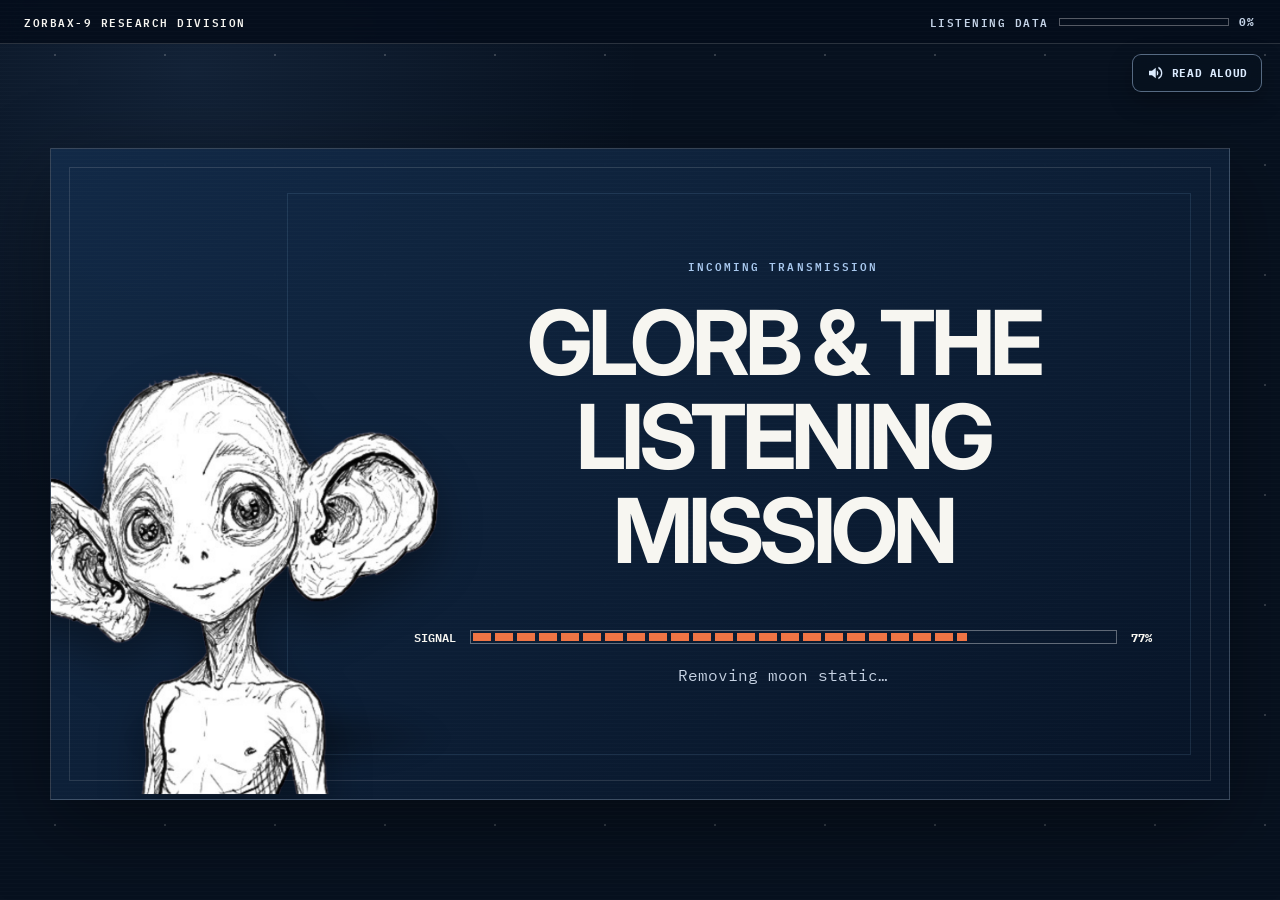
==== index.html @ b029833a "Add files via upload" ====
<!doctype html>
<html lang="en">
<head>
  <meta charset="utf-8">
  <meta name="viewport" content="width=device-width, initial-scale=1">
  <meta name="theme-color" content="#07111f">

  <title>Glorb &amp; The Listening Mission</title>

  <link rel="stylesheet" href="style.css?v=27">
  <link rel="stylesheet" href="fixes.css?v=27">
</head>

<body>

  <!-- STUDENT-CONTROLLED READ ALOUD -->
  <button
    id="readAloudBtn"
    class="read-aloud-btn"
    type="button"
    aria-label="Read this screen aloud"
    aria-pressed="false"
    title="Read this screen aloud"
  >
    <svg
      class="speaker-svg"
      viewBox="0 0 24 24"
      aria-hidden="true"
      focusable="false"
    >
      <path
        d="M4 9v6h4l5 4V5L8 9H4Zm12.5 3a4.5 4.5 0 0 0-2.1-3.8v7.6A4.5 4.5 0 0 0 16.5 12Zm0-8.2v2.1a7 7 0 0 1 0 12.2v2.1a9 9 0 0 0 0-16.4Z"
        fill="currentColor"
      />
    </svg>

    <span class="read-label">READ ALOUD</span>
  </button>

  <div class="stars" aria-hidden="true"></div>
  <div class="scanlines" aria-hidden="true"></div>

  <header class="topbar">
    <div class="brand">ZORBAX-9 RESEARCH DIVISION</div>

    <div class="progress-wrap" aria-label="Mission progress">
      <span>LISTENING DATA</span>

      <div class="progress">
        <div id="progressFill"></div>
      </div>

      <strong id="progressText">0%</strong>
    </div>
  </header>


  <main id="app">

    <!-- ======================================================
         OPENING
    ======================================================= -->
    <section class="screen active" id="bootScreen">
      <div class="terminal shell">

        <div class="boot-character" aria-hidden="true">
          <img
            src="assets/glorb-aug26-refresh/aug26-glorb-portrait-friendly.png"
            alt=""
          >
        </div>

        <div class="boot-copy">

          <p class="eyebrow">INCOMING TRANSMISSION</p>

          <h1>
            GLORB &amp; THE<br>
            LISTENING MISSION
          </h1>

          <div class="signal-row">
            <span>SIGNAL</span>

            <div class="signal-track">
              <div id="signalFill"></div>
            </div>

            <strong id="signalPercent">0%</strong>
          </div>

          <p id="bootText" class="mono">
            Searching 47 light years of classroom space…
          </p>

          <button
            id="startBtn"
            class="button primary hidden"
            type="button"
          >
            OPEN TRANSMISSION
          </button>

        </div>

      </div>
    </section>


    <!-- ======================================================
         STORY
    ======================================================= -->
    <section class="screen" id="storyScreen">
      <div class="story-shell shell">

        <div class="story-visual">
          <img
            id="storyGlorb"
            src="assets/glorb-aug26-refresh/aug26-glorb-portrait-friendly.png"
            alt="Glorb"
          >
        </div>

        <article class="dialogue-panel">

          <p class="eyebrow dark">
            FIRST CONTACT // EARTH CLASSROOM
          </p>

          <div class="speaker">
            GLORB
          </div>

          <div
            id="dialogueText"
            class="dialogue-text"
            aria-live="polite"
          ></div>

          <button
            id="nextDialogue"
            class="button ink"
            type="button"
          >
            CONTINUE
          </button>

        </article>

      </div>
    </section>


    <!-- ======================================================
         TEACHING CARDS
    ======================================================= -->
    <section class="screen" id="learnScreen">
      <div class="lesson-shell shell">

        <header class="section-header">

          <div>
            <p class="eyebrow">RESEARCH BRIEFING</p>
            <h2>WHAT ACTIVE LISTENING MEANS</h2>
          </div>

          <div class="counter">
            CARD <span id="cardCount">1</span> / 12
          </div>

        </header>


        <div class="teaching-stage">

          <article class="research-card">

            <div class="research-card-visual">
              <img
                id="teachingImage"
                src="assets/listening/22.webp"
                alt=""
              >
            </div>


            <div class="research-card-copy">

              <p class="eyebrow dark">
                ACTIVE LISTENING // RESEARCH CARD
              </p>

              <h3 id="teachingTitle">
                Eye Contact
              </h3>

              <p
                id="teachingMeaning"
                class="skill-meaning"
              ></p>


              <div class="why-box">
                <strong>WHY IT HELPS</strong>
                <p id="teachingWhy"></p>
              </div>

            </div>

          </article>


          <aside
            id="glorbAnnotation"
            class="glorb-annotation"
            aria-live="polite"
          >

            <img
              id="teachingGlorbImage"
              src="assets/glorb-aug26-refresh/aug26-glorb-attentive-portrait.png"
              alt="Glorb adding a field note"
            >

            <div class="glorb-scribble">
              <span>GLORB // FIELD NOTE</span>
              <p id="teachingGlorb"></p>
            </div>

          </aside>

        </div>


        <div class="teaching-footer">

          <p class="teaching-hint mono">
            Read the research card. Glorb will add his own note.
          </p>

          <div class="button-row">

            <button
              id="prevCard"
              class="button ghost"
              type="button"
            >
              BACK
            </button>

            <button
              id="nextCard"
              class="button primary"
              type="button"
            >
              NEXT CARD
            </button>

          </div>

        </div>

      </div>
    </section>


    <!-- ======================================================
         MISSION CONTROL
    ======================================================= -->
    <section class="screen" id="missionHub">
      <div class="hub shell">

        <header class="section-header">

          <div>
            <p class="eyebrow">EARTH EXPERT CONSOLE</p>
            <h2>LISTENING MISSION</h2>
          </div>

          <div class="scorebox">
            RESEARCH POINTS
            <strong id="score">0 / 300</strong>
          </div>

        </header>


        <div class="objective">

          <strong>LEARNING INTENTION</strong>

          <p>
            We are learning to identify what active listening looks like,
            sounds like and feels like, and how our body helps us listen.
          </p>

        </div>


        <div class="mission-grid">

          <button
            class="mission-card available"
            data-target="sortScreen"
            type="button"
          >
            <span>01</span>
            <strong>SORT ACTIVITY</strong>
            <em id="m1Status">AVAILABLE</em>
          </button>


          <button
            class="mission-card locked"
            data-target="bodyScreen"
            type="button"
            disabled
          >
            <span>02</span>
            <strong>BODY CALIBRATION</strong>
            <em id="m2Status">LOCKED</em>
          </button>


          <button
            class="mission-card locked"
            data-target="applyScreen"
            type="button"
            disabled
          >
            <span>03</span>
            <strong>HELP GLORB TRY AGAIN</strong>
            <em id="m3Status">LOCKED</em>
          </button>

        </div>

      </div>
    </section>


    <!-- ======================================================
         MISSION 01 — SORT ACTIVITY
    ======================================================= -->
    <section class="screen activity-screen" id="sortScreen">
      <div class="game-shell shell">

        <header class="activity-titlebar">
          <span class="activity-dot"></span>
          <strong>SORT ACTIVITY</strong>
          <span class="activity-rule"></span>
        </header>


        <div class="activity-intro">

          <img
            src="assets/glorb-aug26-refresh/aug26-glorb-attentive-portrait.png"
            alt="Glorb"
          >

          <p>
            <strong>GLORB:</strong><br>

            I need your help understanding human listening.
            I have discovered it can
            <b class="looks-word">look like</b>,
            <b class="sounds-word">sound like</b> and
            <b class="feels-word">feel like</b> different things.

            Can you help me sort each option into the correct category?
          </p>

        </div>


        <div
          class="listening-sort"
          aria-label="Sort listening behaviours into looks like, sounds like and feels like"
        >

          <section
            class="listening-category looks"
            data-bucket="looks"
          >

            <div class="category-header"><strong>LOOKS LIKE</strong><span>What we see with our eyes.</span></div>

            <div class="drop-items">
              <span class="drop-placeholder">
                DRAG CARDS HERE
              </span>
            </div>

          </section>


          <section
            class="listening-category sounds"
            data-bucket="sounds"
          >

            <div class="category-header"><strong>SOUNDS LIKE</strong><span>What we hear with our ears.</span></div>

            <div class="drop-items">
              <span class="drop-placeholder">
                DRAG CARDS HERE
              </span>
            </div>

          </section>


          <section
            class="listening-category feels"
            data-bucket="feels"
          >

            <div class="category-header"><strong>FEELS LIKE</strong><span>What we feel in our heart and body.</span></div>

            <div class="drop-items">
              <span class="drop-placeholder">
                DRAG CARDS HERE
              </span>
            </div>

          </section>

        </div>


        <div class="bank-heading">
          DRAG THE OPTIONS BELOW INTO THE CORRECT CATEGORY ↗
        </div>


        <div
          id="sortBank"
          class="visual-card-bank"
        ></div>


        <div class="activity-footer">

          <button
            class="back-button hubBtn"
            type="button"
          >
            ← &nbsp; BACK TO MISSION
          </button>

          <div
            id="sortFeedback"
            class="activity-feedback"
            aria-live="polite"
          >
            Sort each listening behaviour into the correct category.
          </div>

          <button
            id="checkSort"
            class="check-button"
            type="button"
            disabled
          >
            CHECK MY ANSWERS ✓
          </button>

        </div>

      </div>
    </section>


    <!-- ======================================================
         MISSION 02 — BODY CALIBRATION
    ======================================================= -->
    <section class="screen activity-screen" id="bodyScreen">
      <div class="game-shell shell">

        <header class="activity-titlebar">
          <span class="activity-dot"></span>
          <strong>BODY CALIBRATION</strong>
          <span class="activity-rule"></span>
        </header>


        <div class="activity-intro body-intro">

          <img
            src="assets/glorb-aug26-refresh/aug26-glorb-attentive-portrait.png"
            alt="Glorb"
          >

          <p>
            <strong>GLORB:</strong><br>

            I need your help understanding my body when I am listening.
            Which positions help me listen well?

            Drag and drop the options to the correct spots.
          </p>

        </div>


        <div class="body-layout">

          <div
            class="body-map"
            aria-label="Glorb body calibration diagram"
          >

            <img
              src="assets/glorb/body-calibration-upright.webp"
              alt="Glorb with seven empty listening-body boxes"
            >


            <div
              class="body-zone head"
              data-part="head"
            >
              <span>HEAD</span>
              <small></small>
            </div>


            <div
              class="body-zone eyes"
              data-part="eyes"
            >
              <span>EYES</span>
              <small></small>
            </div>


            <div
              class="body-zone ears"
              data-part="ears"
            >
              <span>EARS</span>
              <small></small>
            </div>


            <div
              class="body-zone mouth"
              data-part="mouth"
            >
              <span>MOUTH</span>
              <small></small>
            </div>


            <div
              class="body-zone body"
              data-part="body"
            >
              <span>BODY</span>
              <small></small>
            </div>


            <div
              class="body-zone hands"
              data-part="hands"
            >
              <span>HANDS</span>
              <small></small>
            </div>


            <div
              class="body-zone feet"
              data-part="feet"
            >
              <span>FEET</span>
              <small></small>
            </div>

          </div>


          <aside class="body-bank">

            <h3>▸ DRAG THE OPTIONS BELOW</h3>

            <p>
              Drag an instruction into the matching body-part box,
              or tap an instruction and then tap the box.
            </p>

            <div id="bodyCards"></div>

          </aside>

        </div>


        <div class="activity-footer">

          <button
            class="back-button hubBtn"
            type="button"
          >
            ← &nbsp; BACK TO MISSION
          </button>

          <div
            id="bodyFeedback"
            class="activity-feedback"
            aria-live="polite"
          >
            Seven body parts need listening instructions.
          </div>

          <button
            id="checkBody"
            class="check-button"
            type="button"
            disabled
          >
            CHECK MY ANSWERS ✓
          </button>

        </div>

      </div>
    </section>


    <!-- ======================================================
         MISSION 03 — HELP GLORB TRY AGAIN
    ======================================================= -->
    <section class="screen activity-screen" id="applyScreen">
      <div class="game-shell shell">

        <header class="activity-titlebar">
          <span class="activity-dot"></span>
          <strong>HELP GLORB TRY AGAIN</strong>
          <span class="activity-rule"></span>
        </header>


        <div class="apply-scenario">

          <img
            src="assets/glorb-aug26-refresh/aug26-glorb-thinking-closeup.png"
            alt="Glorb looking unsure"
          >

          <div>

            <p class="speaker">
              GLORB
            </p>

            <p>
              “Pip is coming back. Their dog is still sick.
              I have one cloud fact ready, but I now suspect
              this is not the correct moment.

              What should I do?”
            </p>

          </div>

        </div>


        <h3 class="instruction">
          Choose the four actions Glorb should use.
        </h3>


        <div
          id="actionChoices"
          class="choice-grid"
        ></div>


        <div class="activity-footer">

          <button
            class="back-button hubBtn"
            type="button"
          >
            ← &nbsp; BACK TO MISSION
          </button>

          <div
            id="actionFeedback"
            class="activity-feedback"
            aria-live="polite"
          >
            Select four actions.
          </div>

          <button
            id="checkActions"
            class="check-button"
            type="button"
            disabled
          >
            CHECK MY PLAN ✓
          </button>

        </div>


        <div
          id="replyStage"
          class="reply-stage hidden"
        >

          <h3>
            Now choose Glorb's best reply.
          </h3>

          <div
            id="replyChoices"
            class="choice-grid replies"
          ></div>

          <button
            id="checkReply"
            class="check-button"
            type="button"
            disabled
          >
            SEND REPLY ✓
          </button>

        </div>

      </div>
    </section>


    <!-- ======================================================
         FINAL
    ======================================================= -->
    <section class="screen" id="finalScreen">
      <div class="story-shell shell">

        <div class="story-visual final-visual">

          <img
            src="assets/glorb-aug26-refresh/aug26-glorb-understanding-thumbs-up.png"
            alt="Glorb smiling"
          >

        </div>


        <article class="dialogue-panel final-paper">

          <p class="eyebrow dark">
            FINAL INCIDENT REPORT
          </p>

          <h2>
            GLORB TRIES AGAIN
          </h2>

          <p>
            <strong>Glorb:</strong>
            “Pip, I would like to try that conversation again.
            I am facing you. I will wait until you finish.
            Is your dog feeling better?”
          </p>

          <p>
            <strong>Pip:</strong>
            “A little. Thanks for asking.”
          </p>
<button
            id="restartBtn"
            class="button ink"
            type="button"
          >
            REPLAY MISSION
          </button>

        </article>

      </div>
    </section>

  </main>

  <script src="script.js?v=27"></script>
  <script src="fixes.js?v=27"></script>
</body>
</html>
---- style.css ----
@import url('https://fonts.googleapis.com/css2?family=IBM+Plex+Mono:wght@400;500;600;700&family=Inter:wght@500;650;750;850&display=swap');

:root{
  --space:#07111f;
  --navy:#0c1d34;
  --navy2:#132946;

  --paper:#f4ecdc;
  --ink:#262a31;

  --orange:#ef7444;
  --cyan:#6bd7dc;

  --blue:#8ab9df;
  --green:#9bb774;
  --yellow:#ebb64b;

  --good:#8fc6a6;
  --bad:#ce7070;

  --white:#f7f6f1;
}


*{
  box-sizing:border-box;
}


html,
body{
  margin:0;
  min-height:100%;
  background:var(--space);
  color:var(--white);
  font-family:Inter,Arial,sans-serif;
}


body{
  overflow-x:hidden;

  background:
    radial-gradient(
      circle at 15% 8%,
      rgba(77,121,177,.16),
      transparent 28rem
    ),
    #07111f;
}


button{
  font:inherit;
}


.hidden{
  display:none!important;
}


.hidden-card{
  visibility:hidden!important;
  pointer-events:none!important;
}


/* =========================================================
   BACKGROUND
========================================================= */

.stars{
  position:fixed;
  inset:0;
  pointer-events:none;
  opacity:.18;

  background-image:
    radial-gradient(
      circle,
      #fff 0 1px,
      transparent 1.5px
    );

  background-size:
    110px 110px;
}


.scanlines{
  position:fixed;
  inset:0;

  pointer-events:none;
  z-index:50;
  opacity:.035;

  background:
    repeating-linear-gradient(
      to bottom,
      transparent 0,
      transparent 3px,
      #fff 4px
    );
}


/* =========================================================
   TOP BAR
========================================================= */

.topbar{
  position:fixed;
  left:0;
  right:0;
  top:0;
  z-index:30;

  display:flex;
  justify-content:space-between;
  align-items:center;
  gap:20px;

  padding:
    12px 24px;

  background:
    rgba(5,13,27,.93);

  border-bottom:
    1px solid rgba(255,255,255,.14);

  backdrop-filter:
    blur(10px);
}


.brand,
.progress-wrap{
  font:
    600 .68rem
    "IBM Plex Mono",
    monospace;

  letter-spacing:
    .14em;
}


.progress-wrap{
  display:flex;
  align-items:center;
  gap:10px;

  color:#c5d4e8;
}


.progress{
  width:170px;
  height:8px;

  border:
    1px solid rgba(255,255,255,.32);

  padding:1px;
}


.progress div{
  height:100%;
  width:0;

  background:
    var(--cyan);

  transition:
    width .35s ease;
}


/* =========================================================
   SCREENS
========================================================= */

.screen{
  display:none;

  min-height:
    100vh;

  padding:
    76px
    clamp(14px,3vw,44px)
    28px;

  align-items:center;
  justify-content:center;
}


.screen.active{
  display:flex;

  animation:
    screenIn .35s ease both;
}


.activity-screen{
  align-items:flex-start;
}


@keyframes screenIn{
  from{
    opacity:0;
    transform:
      translateY(8px);
  }

  to{
    opacity:1;
    transform:none;
  }
}


.shell{
  width:
    min(1380px,100%);

  border:
    1px solid rgba(255,255,255,.18);

  background:
    linear-gradient(
      145deg,
      rgba(18,42,71,.97),
      rgba(7,20,39,.99)
    );

  box-shadow:
    0 28px 80px
    rgba(0,0,0,.38);
}


/* =========================================================
   TYPE
========================================================= */

.eyebrow{
  font:
    600 .7rem/1.4
    "IBM Plex Mono",
    monospace;

  letter-spacing:
    .18em;

  color:#a8c8ee;
}


.eyebrow.dark{
  color:#777269;
}


h1,
h2,
h3{
  margin:
    .25em 0 .55em;

  line-height:1.05;
}


h1{
  font-size:
    clamp(
      2.7rem,
      7vw,
      5.8rem
    );

  letter-spacing:
    -.055em;
}


h2{
  font-size:
    clamp(
      2rem,
      4.2vw,
      3.8rem
    );

  letter-spacing:
    -.04em;
}


h3{
  font-size:
    clamp(
      1.2rem,
      2vw,
      1.8rem
    );
}


.mono{
  font-family:
    "IBM Plex Mono",
    monospace;

  color:#c7d3e4;
}


/* =========================================================
   BUTTONS
========================================================= */

.button,
.check-button,
.back-button{
  border:0;
  cursor:pointer;

  font:
    700 .76rem
    "IBM Plex Mono",
    monospace;

  letter-spacing:
    .06em;

  transition:
    .18s ease;
}


.button:hover:not(:disabled),
.check-button:hover:not(:disabled),
.back-button:hover{
  transform:
    translateY(-2px);
}


.button:disabled,
.check-button:disabled{
  opacity:.35;
  cursor:not-allowed;
}


.button{
  padding:
    14px 21px;
}


.button.primary{
  background:
    var(--orange);

  color:white;
}


.button.ink{
  background:
    var(--navy);

  color:white;
}


.button.ghost{
  background:
    transparent;

  color:
    var(--navy);

  border:
    1px solid
    rgba(16,29,53,.35);
}


/* =========================================================
   BOOT
========================================================= */

.terminal{
  width:min(1180px,100%);
  min-height:650px;
  padding:0;
  position:relative;
  overflow:hidden;

  display:grid;
  grid-template-columns:minmax(235px,.38fr) minmax(0,1fr);
  align-items:center;

  background:
    linear-gradient(
      145deg,
      rgba(18,42,71,.98),
      rgba(7,20,39,.99)
    );
}


.terminal::before{
  content:"";
  position:absolute;
  inset:18px;
  border:1px solid rgba(255,255,255,.12);
  pointer-events:none;
}


.terminal::after{
  content:"";
  position:absolute;
  inset:44px 38px 44px 20%;
  border:
    1px solid
    rgba(138,185,223,.14);
  pointer-events:none;
}


.boot-character{
  position:relative;
  align-self:stretch;
  z-index:2;

  display:flex;
  align-items:flex-end;
  justify-content:center;

  min-height:650px;
  padding:34px 0 0 18px;
}


.boot-character::after{
  content:"";
  position:absolute;
  left:22%;
  right:-24%;
  bottom:26px;
  height:70px;

  background:
    radial-gradient(
      ellipse at center,
      rgba(0,0,0,.34),
      transparent 68%
    );

  filter:blur(8px);
  z-index:-1;
}


.boot-character img{
  width:min(330px,112%);
  max-height:620px;
  object-fit:contain;
  object-position:center bottom;

  filter:
    drop-shadow(
      0 22px 22px
      rgba(0,0,0,.34)
    );
}


.boot-copy{
  position:relative;
  z-index:3;

  padding:
    clamp(42px,7vw,84px)
    clamp(30px,6vw,80px)
    clamp(42px,7vw,84px)
    clamp(20px,3vw,42px);

  text-align:center;
}


.boot-copy h1{
  max-width:820px;
  margin-left:auto;
  margin-right:auto;
}


.signal-row{
  display:grid;

  grid-template-columns:
    auto 1fr auto;

  gap:14px;
  align-items:center;

  margin:
    40px 0 18px;

  font:
    600 .75rem
    "IBM Plex Mono",
    monospace;
}


.signal-track{
  height:14px;

  border:
    1px solid
    rgba(255,255,255,.35);

  padding:2px;
}


.signal-track div{
  height:100%;
  width:0;

  background:
    repeating-linear-gradient(
      90deg,
      var(--orange) 0 18px,
      transparent 18px 22px
    );
}


@media(max-width:820px){

  .terminal{
    grid-template-columns:1fr;
    min-height:unset;
  }


  .terminal::after{
    inset:32px;
  }


  .boot-character{
    min-height:280px;
    padding:28px 20px 0;
    align-items:center;
  }


  .boot-character img{
    width:min(230px,65vw);
    max-height:280px;
  }


  .boot-copy{
    padding:22px 24px 48px;
  }
}


/* =========================================================
   STORY
========================================================= */

.story-shell{
  display:grid;

  grid-template-columns:
    minmax(360px,1.05fr)
    minmax(420px,.95fr);

  gap:0;
  overflow:hidden;
}


.story-visual{
  min-height:620px;

  padding:26px;

  display:flex;
  align-items:center;
  justify-content:center;

  background:
    radial-gradient(
      circle at center,
      rgba(107,215,220,.10),
      transparent 55%
    ),
    rgba(4,15,30,.35);
}


.story-visual img{
  width:100%;
  height:100%;

  max-height:
    590px;

  object-fit:
    contain;

  filter:
    drop-shadow(
      0 18px 18px
      rgba(0,0,0,.28)
    );
}


.story-visual.wide img{
  max-width:100%;
  max-height:560px;
}


.story-visual.close img{
  max-width:520px;
  max-height:540px;
}


.dialogue-panel{
  min-height:
    620px;

  padding:
    clamp(
      30px,
      5vw,
      58px
    );

  display:flex;
  flex-direction:column;
  justify-content:center;

  background:
    var(--paper);

  color:
    var(--ink);

  background-image:
    repeating-linear-gradient(
      0deg,
      transparent 0 28px,
      rgba(40,40,35,.035) 29px
    );
}


.speaker{
  font:
    700 .74rem
    "IBM Plex Mono",
    monospace;

  letter-spacing:
    .15em;

  color:#767168;
}


.dialogue-text{
  min-height:300px;

  font:
    500
    clamp(
      1rem,
      1.8vw,
      1.32rem
    )/1.7
    "IBM Plex Mono",
    monospace;

  white-space:
    pre-wrap;
}


.dialogue-panel .button{
  align-self:flex-start;
}


/* =========================================================
   TEACHING
========================================================= */

.lesson-shell,
.hub,
.game-shell{
  padding:
    clamp(
      20px,
      3.4vw,
      42px
    );
}


.section-header{
  display:flex;
  justify-content:space-between;
  align-items:flex-start;

  gap:18px;

  padding-bottom:
    18px;

  border-bottom:
    1px solid
    rgba(255,255,255,.17);
}


.section-header h2{
  margin-bottom:0;
}


.counter,
.scorebox{
  padding:
    11px 14px;

  border:
    1px solid
    rgba(255,255,255,.22);

  font:
    600 .7rem
    "IBM Plex Mono",
    monospace;
}


.teaching-stage{
  position:relative;
  margin-top:28px;
  min-height:575px;
  padding-bottom:88px;
}


.research-card{
  min-height:500px;
  display:grid;
  grid-template-columns:minmax(300px,.9fr) minmax(380px,1.1fr);

  overflow:hidden;

  background:
    var(--paper);

  color:
    var(--ink);

  border:
    1px solid
    rgba(255,255,255,.16);

  box-shadow:
    0 28px 60px
    rgba(0,0,0,.25);

  background-image:
    repeating-linear-gradient(
      0deg,
      transparent 0 29px,
      rgba(40,40,35,.025) 30px
    );
}


.research-card-visual{
  min-height:500px;
  padding:
    clamp(22px,4vw,48px);

  display:grid;
  place-items:center;

  border-right:
    1px solid
    rgba(38,42,49,.12);

  background:
    rgba(255,255,255,.20);
}


.research-card-visual img{
  width:100%;
  max-width:500px;
  max-height:405px;

  object-fit:contain;

  filter:
    drop-shadow(
      0 10px 18px
      rgba(20,20,16,.08)
    );
}


.research-card-copy{
  padding:
    clamp(32px,5vw,68px);

  display:flex;
  flex-direction:column;
  justify-content:center;
}


.research-card-copy h3{
  margin-top:.22em;

  font-size:
    clamp(2rem,4vw,4rem);

  letter-spacing:
    -.045em;
}


.skill-meaning{
  max-width:760px;

  margin:
    6px 0 24px;

  font-size:
    clamp(1.05rem,1.8vw,1.38rem);

  line-height:1.58;
}


.why-box{
  max-width:760px;

  padding:
    16px 20px;

  border-left:
    4px solid
    var(--orange);

  background:
    rgba(239,116,68,.08);
}


.why-box strong{
  font:
    700 .72rem
    "IBM Plex Mono",
    monospace;

  letter-spacing:.08em;
}


.why-box p{
  margin:
    8px 0 0;

  line-height:1.55;
}


.glorb-annotation{
  position:absolute;
  right:
    clamp(18px,4vw,62px);
  bottom:0;
  z-index:8;

  width:
    min(690px,62%);

  display:grid;
  grid-template-columns:
    155px minmax(0,1fr);

  gap:0;
  align-items:end;

  opacity:0;
  transform:
    translateY(28px)
    rotate(-.5deg)
    scale(.96);

  pointer-events:none;

  transition:
    opacity .38s ease,
    transform .5s
    cubic-bezier(.2,.8,.2,1);
}


.glorb-annotation.is-visible{
  opacity:1;

  transform:
    translateY(0)
    rotate(-.5deg)
    scale(1);
}


.glorb-annotation img{
  width:170px;
  max-height:210px;

  object-fit:contain;
  object-position:center bottom;

  transform:
    translate(18px,8px);

  filter:
    drop-shadow(
      0 13px 16px
      rgba(0,0,0,.22)
    );
}


.glorb-scribble{
  position:relative;

  min-height:122px;

  padding:
    18px 24px 19px 54px;

  color:
    #272b31;

  background:
    #e8ddc5;

  border:
    1px solid
    rgba(71,65,55,.22);

  box-shadow:
    0 12px 30px
    rgba(0,0,0,.18);

  transform:
    rotate(-.8deg);
}


.glorb-scribble::before{
  content:"↳";

  position:absolute;
  left:18px;
  top:39px;

  color:
    var(--orange);

  font:
    700 1.65rem
    "IBM Plex Mono",
    monospace;
}


.glorb-scribble::after{
  content:"";

  position:absolute;
  left:52px;
  right:22px;
  bottom:13px;

  height:2px;

  background:
    linear-gradient(
      90deg,
      rgba(239,116,68,.48),
      transparent 88%
    );

  transform:
    rotate(-.4deg);
}


.glorb-scribble span{
  display:block;

  margin-bottom:8px;

  color:#81776b;

  font:
    700 .64rem
    "IBM Plex Mono",
    monospace;

  letter-spacing:.13em;
}


.glorb-scribble p{
  margin:0;

  font:
    600
    clamp(.92rem,1.45vw,1.12rem)/1.45
    "Bradley Hand",
    "Comic Sans MS",
    "Segoe Print",
    cursive;

  letter-spacing:.01em;
}


.glorb-scribble p::after{
  content:"|";
  display:inline-block;
  margin-left:2px;
  color:var(--orange);

  animation:
    noteCursor .7s
    steps(1)
    infinite;
}


.glorb-annotation.note-complete
.glorb-scribble p::after{
  display:none;
}


@keyframes noteCursor{
  0%,48%{opacity:1;}
  49%,100%{opacity:0;}
}


.teaching-footer{
  display:flex;
  align-items:center;
  justify-content:space-between;

  gap:20px;

  margin-top:14px;
}


.teaching-hint{
  margin:0;
  max-width:620px;

  font-size:.74rem;
  line-height:1.55;
}


.button-row{
  display:flex;
  justify-content:flex-end;

  gap:12px;
}


@media(max-width:930px){

  .teaching-stage{
    padding-bottom:130px;
  }


  .research-card{
    grid-template-columns:1fr;
  }


  .research-card-visual{
    min-height:330px;
    border-right:0;
    border-bottom:
      1px solid
      rgba(38,42,49,.12);
  }


  .glorb-annotation{
    width:min(720px,94%);
    right:3%;
  }
}


@media(max-width:620px){

  .teaching-stage{
    padding-bottom:198px;
  }


  .research-card-copy{
    padding:28px 22px 56px;
  }


  .glorb-annotation{
    grid-template-columns:88px 1fr;
    width:96%;
    right:2%;
  }


  .glorb-annotation img{
    width:105px;
    max-height:145px;
    transform:
      translate(10px,6px);
  }


  .glorb-scribble{
    padding:
      14px 16px
      16px 36px;

    min-height:116px;
  }


  .glorb-scribble::before{
    left:10px;
    top:35px;
  }


  .teaching-footer{
    align-items:stretch;
    flex-direction:column;
  }


  .teaching-footer .button-row{
    justify-content:space-between;
  }
}


/* =========================================================
   MISSION HUB
========================================================= */

.objective{
  margin:
    22px 0;

  padding:18px;

  background:
    var(--paper);

  color:
    var(--ink);
}


.objective strong{
  font:
    700 .72rem
    "IBM Plex Mono",
    monospace;
}


.mission-grid{
  display:grid;

  grid-template-columns:
    repeat(3,1fr);

  gap:14px;
}


.mission-card{
  min-height:230px;

  padding:22px;

  display:flex;
  flex-direction:column;

  border:
    1px solid
    rgba(255,255,255,.2);

  background:
    rgba(255,255,255,.04);

  color:white;

  text-align:left;

  cursor:pointer;
}


.mission-card span{
  font:
    600 2rem
    "IBM Plex Mono",
    monospace;

  color:
    var(--orange);
}


.mission-card strong{
  margin-top:auto;

  font-size:
    1.3rem;
}


.mission-card em{
  margin-top:11px;

  font:
    500 .68rem
    "IBM Plex Mono",
    monospace;

  color:
    #bac8da;
}


.mission-card.locked{
  opacity:.35;
  cursor:not-allowed;
}


.mission-card.complete{
  border-color:
    var(--good);

  background:
    rgba(143,198,166,.12);
}


/* =========================================================
   ACTIVITY COMMON
========================================================= */

.activity-titlebar{
  display:flex;
  align-items:center;

  gap:10px;

  margin-bottom:14px;

  font:
    700 .72rem
    "IBM Plex Mono",
    monospace;

  letter-spacing:
    .06em;

  color:
    #b8d7fb;
}


.activity-dot{
  width:7px;
  height:7px;

  border-radius:50%;

  background:
    #9ad6ff;
}


.activity-rule{
  height:1px;
  flex:1;

  background:
    rgba(255,255,255,.15);
}


.activity-intro{
  display:grid;

  grid-template-columns:
    190px 1fr;

  gap:18px;
  align-items:center;

  margin-bottom:16px;

  padding:
    14px 18px;

  border:
    1px solid
    rgba(255,255,255,.2);

  border-radius:14px;

  background:
    rgba(2,14,29,.42);
}


.activity-intro img{
  width:100%;
  height:150px;

  object-fit:contain;
}


.activity-intro p{
  margin:0;

  font:
    500
    clamp(
      .86rem,
      1.5vw,
      1.1rem
    )/1.55
    "IBM Plex Mono",
    monospace;

  color:
    #f2f3f4;
}


.activity-intro p strong{
  font-size:1.15em;

  color:
    #a8c8ee;
}


.looks-word{
  color:#86c5ff;
}


.sounds-word{
  color:#b5cd75;
}


.feels-word{
  color:#ffc249;
}


.activity-footer{
  margin-top:15px;

  display:grid;

  grid-template-columns:
    auto 1fr auto;

  gap:14px;
  align-items:center;
}


.back-button,
.check-button{
  padding:
    12px 16px;

  background:
    transparent;

  color:
    #b8d7fb;

  border:
    1px solid
    rgba(255,255,255,.22);
}


.check-button{
  color:
    #c5d96d;

  border-color:
    rgba(197,217,109,.5);
}


.activity-feedback{
  min-height:44px;

  padding:
    11px 14px;

  border-left:
    3px solid
    var(--orange);

  background:
    rgba(0,0,0,.20);

  font:
    500 .7rem/1.4
    "IBM Plex Mono",
    monospace;

  color:
    #d4deea;
}


/* =========================================================
   SORT ACTIVITY
========================================================= */

.listening-sort{
  display:grid;

  grid-template-columns:
    repeat(
      3,
      minmax(0,1fr)
    );

  gap:12px;
}


.listening-category{
  min-height:370px;

  padding:10px;

  border-radius:16px;

  display:flex;
  flex-direction:column;

  overflow:hidden;

  background:
    var(--paper);
}


.listening-category.looks{
  border:
    4px solid
    var(--blue);
}


.listening-category.sounds{
  border:
    4px solid
    var(--green);
}


.listening-category.feels{
  border:
    4px solid
    var(--yellow);
}


.listening-category > img{
  width:100%;
  height:185px;

  object-fit:contain;
}


.drop-items{
  flex:1;

  min-height:155px;

  margin-top:3px;
  padding:8px;

  display:flex;
  flex-wrap:wrap;
  gap:6px;

  align-content:flex-start;

  border:
    2px dashed;
}


.looks .drop-items{
  border-color:
    var(--blue);
}


.sounds .drop-items{
  border-color:
    var(--green);
}


.feels .drop-items{
  border-color:
    var(--yellow);
}


.drop-placeholder{
  margin:auto;

  font:
    600 .65rem
    "IBM Plex Mono",
    monospace;

  letter-spacing:.05em;

  color:#777;
}


.listening-category.dragover{
  box-shadow:
    0 0 0 3px
    rgba(107,215,220,.28);
}


.bank-heading{
  margin:
    13px 0 8px;

  font:
    600 .68rem
    "IBM Plex Mono",
    monospace;

  letter-spacing:.04em;

  color:#b8d7fb;
}


.visual-card-bank{
  display:grid;

  grid-template-columns:
    repeat(
      6,
      minmax(0,1fr)
    );

  gap:8px;
}


.sort-card{
  min-height:135px;

  padding:7px;

  display:flex;
  flex-direction:column;
  justify-content:space-between;
  align-items:center;

  gap:5px;

  border:
    2px solid
    #d4c3a3;

  border-radius:8px;

  background:
    var(--paper);

  color:
    var(--ink);

  text-align:center;

  cursor:grab;
}


.sort-card img{
  width:100%;
  height:88px;

  object-fit:contain;
}


.sort-card span{
  font:
    700 .57rem/1.18
    "IBM Plex Mono",
    monospace;

  text-transform:
    uppercase;
}


.sort-card.selected{
  outline:
    3px solid
    var(--orange);
}


.placed-sort{
  width:
    calc(50% - 3px);

  padding:4px;

  border:
    1px solid
    rgba(38,42,49,.22);

  border-radius:5px;

  background:
    #fffdf8;

  color:
    var(--ink);

  display:flex;
  flex-direction:column;
  align-items:center;

  text-align:center;
}


.placed-sort img{
  width:100%;
  height:48px;

  object-fit:contain;
}


.placed-sort span{
  font:
    700 .45rem/1.12
    "IBM Plex Mono",
    monospace;

  text-transform:
    uppercase;
}


.placed-sort.correct{
  outline:
    3px solid
    var(--good);
}


.placed-sort.incorrect{
  outline:
    3px solid
    var(--bad);
}


/* =========================================================
   BODY CALIBRATION
========================================================= */

.body-layout{
  display:grid;

  grid-template-columns:
    minmax(520px,1.25fr)
    minmax(320px,.75fr);

  gap:18px;

  align-items:start;
}


.body-map{
  position:relative;

  width:100%;

  aspect-ratio:
    900 / 1600;

  min-height:0;

  border:
    1px solid
    rgba(255,255,255,.16);

  background:
    rgba(0,0,0,.12);
}


.body-map > img{
  position:absolute;
  inset:0;

  width:100%;
  height:100%;

  object-fit:contain;
}


/*
  IMPORTANT:
  These coordinates are measured directly from
  body-calibration-upright.webp (900 × 1600).
  Each interactive field sits INSIDE the printed empty box.
*/

.body-zone{
  position:absolute;
  z-index:4;

  padding:
    4px 6px;

  display:flex;
  align-items:center;
  justify-content:center;

  border:
    1px dashed
    rgba(184,215,251,.62);

  background:
    rgba(5,20,38,.78);

  color:white;

  cursor:pointer;
}


.body-zone > span{
  position:absolute;

  left:2px;
  top:-20px;

  color:#b8d7fb;

  font:
    700 .58rem
    "IBM Plex Mono",
    monospace;

  letter-spacing:.04em;
}


.body-zone small{
  display:block;
  width:100%;

  font:
    600
    clamp(
      7px,
      .63vw,
      11px
    )/1.2
    "IBM Plex Mono",
    monospace;

  color:white;
}


.body-zone.mouth small{
  font-size:
    clamp(
      6px,
      .52vw,
      9.5px
    );
}


.body-zone.dragover{
  outline:
    2px solid
    var(--cyan);
}


.body-zone.filled{
  border-style:solid;

  border-color:
    #a9cde8;
}


.body-zone.correct{
  outline:
    3px solid
    var(--good);

  background:
    rgba(17,54,52,.88);
}


.body-zone.incorrect{
  outline:
    3px solid
    var(--bad);
}


/* HEAD printed box */
.body-zone.head{
  left:20.0%;
  top:19.25%;

  width:21.4%;
  height:5.95%;
}


/* EYES printed box */
.body-zone.eyes{
  left:7.1%;
  top:27.75%;

  width:22.6%;
  height:5.25%;
}


/* EARS printed box */
.body-zone.ears{
  left:77.65%;
  top:22.88%;

  width:18.2%;
  height:4.95%;
}


/* MOUTH printed box */
.body-zone.mouth{
  left:73.35%;
  top:35.3%;

  width:22.55%;
  height:5.05%;
}


/* BODY printed box */
.body-zone.body{
  left:82.3%;
  top:42.65%;

  width:13.45%;
  height:5.05%;
}


/* HANDS printed box */
.body-zone.hands{
  left:73.25%;
  top:52.63%;

  width:18.05%;
  height:5.0%;
}


/* FEET printed box */
.body-zone.feet{
  left:7.1%;
  top:72.25%;

  width:27.0%;
  height:5.05%;
}


.body-bank{
  padding:18px;

  border:
    1px solid
    rgba(255,255,255,.16);

  background:
    rgba(0,0,0,.14);
}


.body-bank h3{
  margin:
    0 0 8px;

  font:
    700 .78rem
    "IBM Plex Mono",
    monospace;

  color:#a8c8ee;
}


.body-bank p{
  color:#bdc8d7;

  font:
    400 .68rem/1.5
    "IBM Plex Mono",
    monospace;
}


#bodyCards{
  display:grid;

  gap:9px;

  margin-top:12px;
}


.body-card{
  width:100%;
  min-height:58px;

  padding:
    11px 13px;

  border:
    2px solid
    #d5c7ae;

  border-radius:8px;

  background:
    var(--paper);

  color:
    var(--ink);

  cursor:grab;

  text-align:left;

  font:
    600 .67rem/1.38
    "IBM Plex Mono",
    monospace;
}


.body-card.selected{
  outline:
    3px solid
    var(--orange);
}


/* =========================================================
   FINAL ACTIVITY
========================================================= */

.apply-scenario{
  display:grid;

  grid-template-columns:
    minmax(240px,.55fr)
    minmax(360px,1fr);

  gap:26px;
  align-items:center;

  margin:
    12px 0 24px;

  padding:
    clamp(
      20px,
      3vw,
      34px
    );

  border:
    1px solid
    rgba(255,255,255,.2);

  background:
    var(--paper);

  color:
    var(--ink);
}


.apply-scenario img{
  width:100%;
  max-height:330px;

  object-fit:contain;
}


.apply-scenario > div > p:last-child{
  font:
    500
    clamp(
      .9rem,
      1.5vw,
      1.1rem
    )/1.65
    "IBM Plex Mono",
    monospace;

  white-space:pre-line;
}


.instruction{
  color:#f3f5f7;
}


.choice-grid{
  display:grid;

  grid-template-columns:
    repeat(
      2,
      minmax(0,1fr)
    );

  gap:12px;
}


.choice{
  min-height:100px;

  padding:
    18px;

  border:
    1px solid
    rgba(255,255,255,.22);

  background:
    rgba(255,255,255,.035);

  color:white;

  text-align:left;

  cursor:pointer;
}


.choice.selected{
  outline:
    3px solid
    var(--orange);
}


.choice.correct{
  outline:
    3px solid
    var(--good);

  background:
    rgba(143,198,166,.13);
}


.choice.incorrect{
  outline:
    3px solid
    var(--bad);

  background:
    rgba(206,112,112,.13);
}


.reply-stage{
  margin-top:28px;

  padding-top:20px;

  border-top:
    1px solid
    rgba(255,255,255,.16);
}


.reply-stage .check-button{
  margin-top:14px;
}


/* =========================================================
   FINAL
========================================================= */

.final-paper p{
  line-height:1.7;
}


.final-message{
  margin:
    16px 0 24px;

  padding:
    16px;

  border-left:
    4px solid
    var(--orange);

  background:
    rgba(239,116,68,.08);

  font-weight:650;
}


/* =========================================================
   RESPONSIVE
========================================================= */

@media(max-width:1050px){

  .visual-card-bank{
    grid-template-columns:
      repeat(
        4,
        minmax(0,1fr)
      );
  }


  .body-layout{
    grid-template-columns:
      1fr;
  }


  .body-map{
    max-width:760px;
    margin-inline:auto;
  }
}


@media(max-width:900px){

  .story-shell{
    grid-template-columns:
      1fr;
  }


  .story-visual,
  .dialogue-panel{
    min-height:420px;
  }


  .story-visual{
    max-height:520px;
  }


  .teaching-layout{
    grid-template-columns:
      1fr;
  }


  .mission-grid{
    grid-template-columns:
      1fr;
  }


  .listening-sort{
    grid-template-columns:
      1fr;
  }


  .listening-category{
    min-height:340px;
  }


  .activity-intro{
    grid-template-columns:
      140px 1fr;
  }


  .activity-footer{
    grid-template-columns:
      1fr;
  }


  .back-button,
  .check-button{
    width:100%;
  }


  .apply-scenario{
    grid-template-columns:
      1fr;
  }


  .apply-scenario img{
    max-height:270px;
  }
}


@media(max-width:680px){

  .topbar{
    padding:
      10px 12px;
  }


  .brand{
    font-size:.52rem;
  }


  .progress-wrap > span,
  .progress-wrap strong{
    display:none;
  }


  .progress{
    width:100px;
  }


  .screen{
    padding:
      66px 10px 18px;
  }


  .lesson-shell,
  .hub,
  .game-shell{
    padding:14px;
  }


  .section-header{
    flex-direction:column;
  }


  .activity-intro{
    grid-template-columns:
      1fr;
  }


  .activity-intro img{
    height:120px;
  }


  .visual-card-bank{
    grid-template-columns:
      repeat(
        2,
        minmax(0,1fr)
      );
  }


  .choice-grid{
    grid-template-columns:
      1fr;
  }


  .body-zone > span{
    top:-15px;
    font-size:.45rem;
  }


  .body-zone small{
    font-size:
      clamp(
        5px,
        1.45vw,
        8px
      );
  }


  .body-zone.mouth small{
    font-size:
      clamp(
        4.6px,
        1.22vw,
        7px
      );
  }
}


/* =========================================================
   READ ALOUD
========================================================= */

.read-aloud-btn{
  position:fixed;
  top:54px;
  right:18px;
  z-index:1000;

  display:flex;
  align-items:center;
  gap:8px;

  padding:9px 13px;

  border:
    1px solid
    rgba(184,215,251,.45);

  border-radius:9px;

  background:
    rgba(7,17,31,.94);

  color:
    #dcecff;

  box-shadow:
    0 8px 24px
    rgba(0,0,0,.28);

  backdrop-filter:
    blur(8px);

  cursor:pointer;

  font:
    700 .66rem
    "IBM Plex Mono",
    monospace;

  letter-spacing:
    .06em;

  transition:
    transform .16s ease,
    background .16s ease,
    color .16s ease,
    border-color .16s ease;
}


.read-aloud-btn:hover{
  transform:
    translateY(-2px);

  border-color:
    var(--cyan);

  background:
    rgba(15,38,66,.98);
}


.read-aloud-btn:focus-visible{
  outline:
    3px solid
    var(--cyan);

  outline-offset:
    3px;
}


.read-aloud-btn.speaking{
  background:
    var(--paper);

  color:
    var(--navy);

  border-color:
    var(--paper);
}


.speaker-svg{
  width:18px;
  height:18px;

  flex:0 0 auto;
}


@media(max-width:680px){

  .read-aloud-btn{
    top:50px;
    right:10px;

    width:42px;
    height:42px;

    padding:0;

    justify-content:center;
  }


  .read-label{
    display:none;
  }


  .speaker-svg{
    width:20px;
    height:20px;
  }
}


/* =========================================================
   V9 — NEW VISUAL ASSET TUNING
========================================================= */

.boot-character img{
  width:min(560px,145%);
  max-height:620px;
  object-fit:contain;
}

.category-header{
  min-height:150px;
  padding:20px 14px;
  display:flex;
  flex-direction:column;
  justify-content:center;
  align-items:center;
  gap:7px;
  border-radius:12px;
  background:rgba(255,255,255,.62);
  color:#252a30;
  text-align:center;
}

.category-header strong{
  font-size:clamp(1.15rem,2vw,1.55rem);
  letter-spacing:.04em;
}

.category-header span{
  max-width:230px;
  font:600 .77rem/1.45 "IBM Plex Mono", monospace;
  color:#686158;
}

.research-card-visual img{
  max-width:520px;
  max-height:390px;
}

.glorb-annotation{
  width:min(760px,68%);
}

.glorb-annotation img{
  width:240px;
  max-height:235px;
  object-fit:contain;
  object-position:center bottom;
}

.story-visual.wide img{
  max-height:610px;
}

.story-visual.close img{
  max-width:720px;
  max-height:570px;
}

.apply-scenario img{
  object-fit:contain;
}

@media(max-width:620px){
  .glorb-annotation{
    width:98%;
  }

  .glorb-annotation img{
    width:135px;
    max-height:150px;
  }

  .category-header{
    min-height:110px;
  }
}
---- fixes.css ----
/* GLORB LISTENING MISSION — AUG 2026 RESPONSIVE / ASSET PATCH
   Load AFTER style.css.

   The new Glorb assets are already framed/cropped for the web,
   so this CSS deliberately avoids the old extra image scaling.
*/

/* ---------------- STORY / INTRO VISUALS ---------------- */
.story-shell { position: relative; }

.story-visual {
  overflow: hidden;
  padding: 18px;
  display: flex;
  align-items: center;
  justify-content: center;
}

.story-visual img {
  display: block;
  width: 100%;
  height: 100%;
  max-width: 100%;
  max-height: 100%;
  object-fit: contain;
  object-position: center center;
  transform: none !important;
}

/* New assets already contain the correct visual proportions. */
.story-visual.close img,
.story-visual.wide img {
  transform: none !important;
}

/* Pip walks away: scene fills the visual area and copy sits in the middle gap. */
.story-shell.walkaway-mode {
  grid-template-columns: 1fr;
  min-height: 620px;
}

.story-shell.walkaway-mode .story-visual {
  min-height: 620px;
  padding: 12px 18px;
}

.story-shell.walkaway-mode .story-visual img {
  object-fit: contain;
  object-position: center center;
}

.story-shell.walkaway-mode .dialogue-panel {
  position: absolute;
  z-index: 6;
  left: 50%;
  top: 50%;
  transform: translate(-50%, -50%);
  width: min(430px, 31%);
  min-height: 0;
  padding: 24px 26px;
  border: 1px solid rgba(38, 42, 49, .16);
  box-shadow: 0 18px 44px rgba(0, 0, 0, .24);
}

.story-shell.walkaway-mode .dialogue-text {
  min-height: 0;
  font-size: clamp(.8rem, 1.2vw, 1rem);
  line-height: 1.55;
}

.story-shell.walkaway-mode .dialogue-panel .eyebrow,
.story-shell.walkaway-mode .dialogue-panel .speaker {
  font-size: .58rem;
}

/* ---------------- TEACHING CARDS ---------------- */
.teaching-stage {
  min-height: 650px;
  padding-bottom: 150px;
}

.research-card {
  min-height: 540px;
}

.research-card-visual {
  min-height: 540px;
  padding: 24px;
  overflow: hidden;
  display: flex;
  align-items: center;
  justify-content: center;
}

.research-card-visual img {
  display: block;
  width: 100%;
  height: 100%;
  max-width: 100%;
  max-height: 470px;
  object-fit: contain;
  object-position: center center;
  transform: none;
}

/* Bigger Glorb field note, placed over the lesson card after the first click. */
.glorb-annotation {
  right: clamp(14px, 3vw, 46px);
  bottom: 18px;
  width: min(960px, 80%);
  grid-template-columns: 200px minmax(0, 1fr);
  z-index: 24;
}

.glorb-annotation img {
  display: block;
  width: 210px;
  height: 220px;
  max-width: 100%;
  max-height: 245px;
  object-fit: contain;
  object-position: center bottom;
  transform: translate(18px, 12px);
}

.glorb-scribble {
  min-height: 180px;
  padding: 24px 34px 28px 68px;
}

.glorb-scribble::before {
  left: 22px;
  top: 54px;
}

.glorb-scribble span {
  font-size: .72rem;
  margin-bottom: 12px;
}

.glorb-scribble p {
  font-size: clamp(1.05rem, 1.65vw, 1.35rem);
  line-height: 1.48;
}

/* ---------------- SORT CARDS ---------------- */
.visual-card-bank { align-items: stretch; }

.sort-card {
  min-height: 156px;
  padding: 8px;
  overflow: hidden;
}

.sort-card img {
  height: 110px;
  width: 100%;
  object-fit: contain;
  object-position: center;
}

.sort-card span {
  min-height: 28px;
  display: flex;
  align-items: center;
  justify-content: center;
  text-align: center;
}

.placed-sort img {
  object-fit: contain;
  object-position: center;
}

/* ---------------- BODY CALIBRATION ---------------- */
#bodyScreen .activity-intro {
  margin-bottom: 8px;
  padding-block: 10px;
}

#bodyScreen .body-layout {
  margin-top: -34px;
}

.body-map { overflow: hidden; }

/* Printed artwork already contains labels, so do not duplicate them. */
.body-zone > span { display: none !important; }

.body-zone small {
  font-size: clamp(7px, .68vw, 11px) !important;
  line-height: 1.18;
}

.body-zone.mouth small {
  font-size: clamp(6px, .56vw, 9px) !important;
}

.body-zone.incorrect { cursor: pointer; }

.body-zone.incorrect::after {
  content: 'TAP TO CHANGE';
  position: absolute;
  left: 50%;
  bottom: -18px;
  transform: translateX(-50%);
  white-space: nowrap;
  color: #ffb6b6;
  font: 700 8px "IBM Plex Mono", monospace;
}

/* ---------------- TABLET ---------------- */
@media (max-width: 1180px) {
  .screen { padding-left: 18px; padding-right: 18px; }
  .shell { width: 100%; }
  .story-shell { grid-template-columns: minmax(300px, .9fr) minmax(380px, 1.1fr); }
  .story-visual, .dialogue-panel { min-height: 560px; }
  .visual-card-bank { grid-template-columns: repeat(4, minmax(0, 1fr)); }
  .body-layout { grid-template-columns: minmax(500px, 1.1fr) minmax(300px, .9fr); gap: 12px; }
  .glorb-annotation { width: min(880px, 84%); }
}

@media (max-width: 1024px) {
  #bodyScreen .body-layout {
    margin-top: 0;
    grid-template-columns: 1fr;
  }

  .body-map {
    max-width: 690px;
    margin: 0 auto;
  }

  .body-bank {
    max-width: 760px;
    width: 100%;
    margin: 0 auto;
  }

  .visual-card-bank {
    grid-template-columns: repeat(3, minmax(0, 1fr));
  }

  .story-shell.walkaway-mode .dialogue-panel {
    width: min(430px, 40%);
  }
}

/* ---------------- MOBILE ---------------- */
@media (max-width: 900px) {
  .topbar { padding: 9px 12px; }
  .brand { font-size: .55rem; }
  .progress-wrap span { display: none; }
  .progress { width: 92px; }

  .screen {
    padding: 66px 10px 18px;
    align-items: flex-start;
  }

  .shell {
    width: 100%;
    border-left: 0;
    border-right: 0;
  }

  .story-shell {
    grid-template-columns: 1fr;
    overflow: visible;
  }

  .story-visual {
    min-height: 340px;
    height: 43vh;
    max-height: 500px;
    padding: 10px;
  }

  .dialogue-panel {
    min-height: auto;
    padding: 28px 22px 34px;
  }

  .dialogue-text {
    min-height: 0;
    font-size: 1rem;
    line-height: 1.6;
  }

  /* On mobile the walk-away scene stacks instead of overlapping copy. */
  .story-shell.walkaway-mode {
    display: grid;
    grid-template-columns: 1fr;
    min-height: 0;
  }

  .story-shell.walkaway-mode .story-visual {
    min-height: 340px;
    height: 46vh;
  }

  .story-shell.walkaway-mode .dialogue-panel {
    position: static;
    transform: none;
    width: auto;
    min-height: auto;
    padding: 26px 22px;
  }

  .story-shell.walkaway-mode .dialogue-text {
    font-size: 1rem;
  }

  .lesson-shell, .hub, .game-shell {
    padding: 14px 10px 18px;
  }

  .section-header { gap: 8px; }
  .counter, .scorebox { font-size: .58rem; padding: 8px; }

  .teaching-stage {
    margin-top: 14px;
    min-height: 0;
    padding-bottom: 0;
  }

  .research-card {
    grid-template-columns: 1fr;
    min-height: 0;
  }

  .research-card-visual {
    min-height: 300px;
    height: 38vh;
    max-height: 380px;
    padding: 16px;
    border-right: 0;
    border-bottom: 1px solid rgba(38, 42, 49, .12);
  }

  .research-card-visual img {
    max-height: 100%;
  }

  .research-card-copy {
    padding: 26px 20px 46px;
  }

  .research-card-copy h3 {
    font-size: clamp(2rem, 10vw, 3.25rem);
  }

  .glorb-annotation {
    position: relative;
    right: auto;
    bottom: auto;
    width: 100%;
    margin: -42px 0 12px;
    grid-template-columns: 110px minmax(0, 1fr);
    align-items: end;
  }

  .glorb-annotation img {
    width: 118px;
    height: 145px;
    max-height: 150px;
    transform: translate(6px, 8px);
  }

  .glorb-scribble {
    min-height: 150px;
    padding: 18px 18px 22px 42px;
  }

  .glorb-scribble::before {
    left: 12px;
    top: 48px;
  }

  .glorb-scribble p { font-size: 1rem; }
  .teaching-footer { margin-top: 8px; }

  .activity-intro {
    grid-template-columns: 78px 1fr;
    padding: 10px;
    gap: 10px;
  }

  .activity-intro img {
    height: 90px;
    width: 78px;
    object-fit: contain;
  }

  .activity-intro p { font-size: .78rem; }

  .listening-sort { grid-template-columns: 1fr; }

  .visual-card-bank {
    grid-template-columns: repeat(2, minmax(0, 1fr));
    gap: 7px;
  }

  .sort-card { min-height: 150px; }
  .sort-card img { height: 100px; }

  .body-layout {
    display: flex;
    flex-direction: column;
    gap: 12px;
  }

  #bodyScreen .body-layout { margin-top: 0; }

  .body-map {
    width: 100%;
    max-width: 560px;
    margin: 0 auto;
  }

  .body-bank {
    order: -1;
    padding: 12px;
  }

  #bodyCards {
    grid-template-columns: 1fr;
    gap: 7px;
  }

  .body-card {
    min-height: 52px;
    font-size: .63rem;
  }

  .body-zone small {
    font-size: clamp(6px, 2vw, 9px) !important;
  }

  .activity-footer {
    grid-template-columns: 1fr;
    gap: 8px;
  }

  .back-button, .check-button { width: 100%; }
  .activity-feedback { order: -1; }
}

@media (max-width: 520px) {
  .read-aloud-btn { top: 7px; right: 7px; }

  .visual-card-bank {
    grid-template-columns: 1fr 1fr;
  }

  .sort-card { min-height: 136px; }
  .sort-card img { height: 84px; }

  .glorb-annotation {
    grid-template-columns: 80px 1fr;
    margin-top: -28px;
  }

  .glorb-annotation img {
    width: 88px;
    height: 112px;
  }

  .glorb-scribble {
    padding-left: 36px;
    min-height: 138px;
  }
}
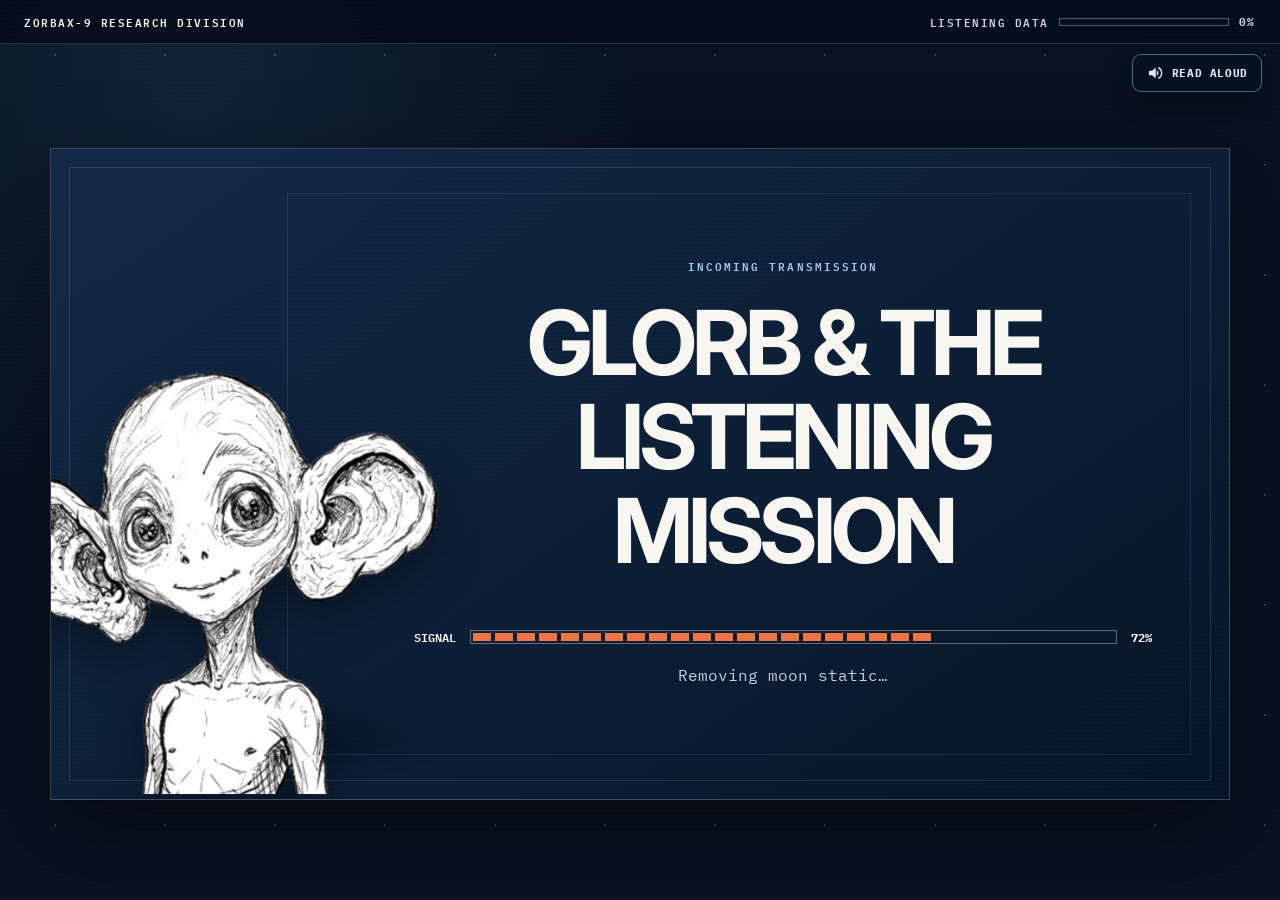
==== commit 9ed97e62: "Add files via upload" ====
--- a/index.html
+++ b/index.html
@@ -9,6 +9,137 @@
 
   <link rel="stylesheet" href="style.css?v=27">
   <link rel="stylesheet" href="fixes.css?v=27">
+
+  <style id="mission-briefing-style">
+    .mission-briefing-shell{
+      overflow:hidden;
+    }
+
+    .mission-briefing-visual{
+      display:flex;
+      align-items:center;
+      justify-content:center;
+      padding:clamp(24px,5vw,64px);
+    }
+
+    .mission-briefing-visual img{
+      display:block;
+      width:min(72%,380px);
+      height:auto;
+      max-height:500px;
+      object-fit:contain;
+      object-position:center;
+    }
+
+    .mission-briefing-panel{
+      display:flex;
+      flex-direction:column;
+      justify-content:center;
+    }
+
+    .mission-briefing-panel .dialogue-text{
+      min-height:0;
+    }
+
+    .mission-intention{
+      margin:6px 0 0;
+      font-size:clamp(1.05rem,1.7vw,1.35rem);
+      line-height:1.65;
+    }
+
+    .mission-intention strong{
+      font-weight:800;
+    }
+
+    .mission-success-box{
+      margin:24px 0 28px;
+      padding:20px 22px;
+      border-left:4px solid #f4784a;
+      background:rgba(244,120,74,.09);
+      color:#20242d;
+    }
+
+    .mission-success-box > span{
+      display:block;
+      margin-bottom:12px;
+      font-family:"IBM Plex Mono", monospace;
+      font-size:.72rem;
+      font-weight:800;
+      letter-spacing:.1em;
+    }
+
+    .mission-success-box ul{
+      display:grid;
+      gap:10px;
+      margin:0;
+      padding:0;
+      list-style:none;
+    }
+
+    .mission-success-box li{
+      position:relative;
+      padding-left:27px;
+      font-size:clamp(.95rem,1.4vw,1.12rem);
+      font-weight:650;
+      line-height:1.45;
+    }
+
+    .mission-success-box li::before{
+      content:"✓";
+      position:absolute;
+      left:0;
+      top:0;
+      color:#f4784a;
+      font-weight:900;
+    }
+
+    @media (max-width:900px){
+      .mission-briefing-shell{
+        grid-template-columns:1fr !important;
+      }
+
+      .mission-briefing-visual{
+        min-height:300px;
+        max-height:390px;
+        padding:18px 20px 8px;
+      }
+
+      .mission-briefing-visual img{
+        width:min(58%,280px);
+        max-height:280px;
+      }
+
+      .mission-briefing-panel{
+        min-height:auto !important;
+        padding:28px 24px 34px !important;
+      }
+
+      .mission-success-box{
+        margin:18px 0 22px;
+      }
+    }
+
+    @media (max-width:600px){
+      .mission-briefing-visual{
+        min-height:220px;
+        max-height:280px;
+      }
+
+      .mission-briefing-visual img{
+        width:min(60%,215px);
+        max-height:210px;
+      }
+
+      .mission-briefing-panel{
+        padding:24px 19px 30px !important;
+      }
+
+      .mission-success-box{
+        padding:16px 17px;
+      }
+    }
+  </style>
+
 </head>
 
 <body>
@@ -152,6 +283,63 @@
 
 
     <!-- ======================================================
+         MISSION BRIEFING / LEARNING INTENTION
+    ======================================================= -->
+    <section class="screen" id="missionBriefingScreen">
+      <div class="story-shell shell mission-briefing-shell">
+
+        <div class="story-visual mission-briefing-visual">
+          <img
+            src="assets/glorb-aug26-refresh/aug26-glorb-pointing-up.png"
+            alt="Glorb presenting the listening mission"
+          >
+        </div>
+
+        <article class="dialogue-panel mission-briefing-panel">
+
+          <p class="eyebrow dark">
+            MISSION BRIEFING // ACTIVE LISTENING
+          </p>
+
+          <div class="speaker">
+            LEARNING INTENTION
+          </div>
+
+          <div class="dialogue-text">
+
+            <p class="mission-intention">
+              We are learning how to use our
+              <strong>eyes, ears, body and words</strong>
+              to show someone we are listening.
+            </p>
+
+            <div class="mission-success-box">
+              <span>BY THE END OF THIS MISSION, YOU CAN:</span>
+
+              <ul>
+                <li>recognise active listening</li>
+                <li>show a listening body</li>
+                <li>choose what to do in a conversation</li>
+              </ul>
+            </div>
+
+          </div>
+
+          <button
+            id="beginTrainingBtn"
+            class="button ink"
+            type="button"
+          >
+            BEGIN TRAINING
+          </button>
+
+        </article>
+
+      </div>
+    </section>
+
+
+    <!-- ======================================================
          TEACHING CARDS
     ======================================================= -->
     <section class="screen" id="learnScreen">
@@ -285,18 +473,6 @@
         </header>
 
 
-        <div class="objective">
-
-          <strong>LEARNING INTENTION</strong>
-
-          <p>
-            We are learning to identify what active listening looks like,
-            sounds like and feels like, and how our body helps us listen.
-          </p>
-
-        </div>
-
-
         <div class="mission-grid">
 
           <button
@@ -792,5 +968,39 @@
 
   <script src="script.js?v=27"></script>
   <script src="fixes.js?v=27"></script>
+
+  <script id="mission-briefing-flow">
+    (() => {
+      const nextDialogueBtn = document.getElementById('nextDialogue');
+      const beginTrainingBtn = document.getElementById('beginTrainingBtn');
+
+      /*
+        After Glorb asks the Earth Expert for help,
+        show the Learning Intention before the research cards.
+        This runs after script.js and fixes.js so it becomes
+        the final navigation behaviour.
+      */
+      if (nextDialogueBtn) {
+        nextDialogueBtn.onclick = () => {
+          if (dialogueIndex < dialogue.length - 1) {
+            dialogueIndex += 1;
+            runDialogue();
+          } else {
+            setProgress(12);
+            show('missionBriefingScreen');
+          }
+        };
+      }
+
+      if (beginTrainingBtn) {
+        beginTrainingBtn.onclick = () => {
+          setProgress(15);
+          show('learnScreen');
+          renderTeaching();
+        };
+      }
+    })();
+  </script>
+
 </body>
 </html>
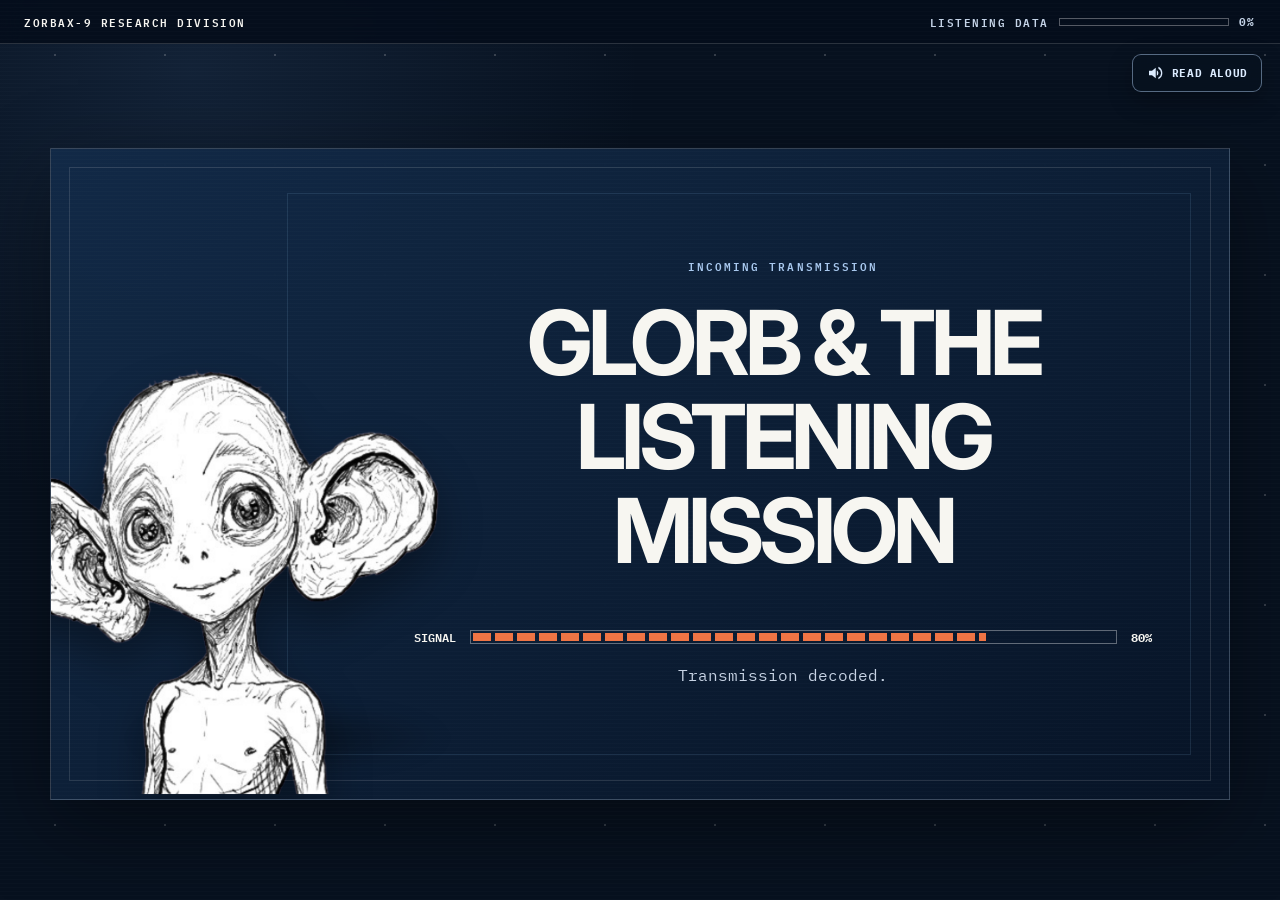
==== commit 98e6d93f: "Update index.html" ====
--- a/index.html
+++ b/index.html
@@ -7,68 +7,84 @@
 
   <title>Glorb &amp; The Listening Mission</title>
 
-  <link rel="stylesheet" href="style.css?v=27">
-  <link rel="stylesheet" href="fixes.css?v=27">
+  <link rel="stylesheet" href="style.css?v=29">
+  <link rel="stylesheet" href="fixes.css?v=29">
 
   <style id="mission-briefing-style">
-    .mission-briefing-shell{
+    /* Mission briefing uses the same two-column story layout as the other intro pages.
+       These rules only make the learning intention readable and responsive. */
+
+    #missionBriefingScreen .mission-briefing-shell{
       overflow:hidden;
     }
 
-    .mission-briefing-visual{
+    #missionBriefingScreen .mission-briefing-visual{
       display:flex;
       align-items:center;
       justify-content:center;
-      padding:clamp(24px,5vw,64px);
-    }
-
-    .mission-briefing-visual img{
+      min-height:620px;
+      padding:26px;
+    }
+
+    #missionBriefingScreen .mission-briefing-visual img{
       display:block;
-      width:min(72%,380px);
+      width:min(68%,420px);
       height:auto;
       max-height:500px;
       object-fit:contain;
-      object-position:center;
-    }
-
-    .mission-briefing-panel{
+      object-position:center center;
+      margin:auto;
+    }
+
+    #missionBriefingScreen .mission-briefing-panel{
+      min-height:620px;
       display:flex;
       flex-direction:column;
       justify-content:center;
     }
 
-    .mission-briefing-panel .dialogue-text{
+    #missionBriefingScreen .mission-briefing-copy{
+      width:100%;
+      max-width:610px;
       min-height:0;
-    }
-
-    .mission-intention{
-      margin:6px 0 0;
-      font-size:clamp(1.05rem,1.7vw,1.35rem);
-      line-height:1.65;
-    }
-
-    .mission-intention strong{
+      margin:20px 0 26px;
+      padding:0;
+      white-space:normal !important;
+    }
+
+    #missionBriefingScreen .mission-intention{
+      display:block;
+      margin:0 0 28px;
+      padding:0;
+      white-space:normal !important;
+      font:500 clamp(1rem,1.8vw,1.32rem)/1.65 "IBM Plex Mono", monospace;
+      color:#262a31;
+      text-align:left;
+    }
+
+    #missionBriefingScreen .mission-intention strong{
+      display:inline;
       font-weight:800;
     }
 
-    .mission-success-box{
-      margin:24px 0 28px;
+    #missionBriefingScreen .mission-success-box{
+      width:100%;
+      margin:0 0 2px;
       padding:20px 22px;
       border-left:4px solid #f4784a;
       background:rgba(244,120,74,.09);
       color:#20242d;
-    }
-
-    .mission-success-box > span{
+      white-space:normal !important;
+    }
+
+    #missionBriefingScreen .mission-success-box > span{
       display:block;
-      margin-bottom:12px;
-      font-family:"IBM Plex Mono", monospace;
-      font-size:.72rem;
-      font-weight:800;
+      margin:0 0 14px;
+      font:800 .72rem/1.4 "IBM Plex Mono", monospace;
       letter-spacing:.1em;
     }
 
-    .mission-success-box ul{
+    #missionBriefingScreen .mission-success-box ul{
       display:grid;
       gap:10px;
       margin:0;
@@ -76,15 +92,15 @@
       list-style:none;
     }
 
-    .mission-success-box li{
+    #missionBriefingScreen .mission-success-box li{
       position:relative;
+      margin:0;
       padding-left:27px;
-      font-size:clamp(.95rem,1.4vw,1.12rem);
-      font-weight:650;
-      line-height:1.45;
-    }
-
-    .mission-success-box li::before{
+      white-space:normal !important;
+      font:650 clamp(.95rem,1.35vw,1.08rem)/1.45 Inter,Arial,sans-serif;
+    }
+
+    #missionBriefingScreen .mission-success-box li::before{
       content:"✓";
       position:absolute;
       left:0;
@@ -93,48 +109,58 @@
       font-weight:900;
     }
 
+    #missionBriefingScreen #beginTrainingBtn{
+      margin-top:0;
+    }
+
     @media (max-width:900px){
-      .mission-briefing-shell{
+      #missionBriefingScreen .story-shell{
         grid-template-columns:1fr !important;
       }
 
-      .mission-briefing-visual{
-        min-height:300px;
-        max-height:390px;
-        padding:18px 20px 8px;
-      }
-
-      .mission-briefing-visual img{
-        width:min(58%,280px);
+      #missionBriefingScreen .mission-briefing-visual{
+        min-height:280px !important;
+        max-height:340px;
+        padding:20px !important;
+      }
+
+      #missionBriefingScreen .mission-briefing-visual img{
+        width:min(56%,280px);
         max-height:280px;
       }
 
-      .mission-briefing-panel{
+      #missionBriefingScreen .mission-briefing-panel{
         min-height:auto !important;
-        padding:28px 24px 34px !important;
-      }
-
-      .mission-success-box{
+        padding:30px 24px 34px !important;
+      }
+
+      #missionBriefingScreen .mission-briefing-copy{
+        max-width:none;
         margin:18px 0 22px;
       }
     }
 
     @media (max-width:600px){
-      .mission-briefing-visual{
-        min-height:220px;
-        max-height:280px;
-      }
-
-      .mission-briefing-visual img{
+      #missionBriefingScreen .mission-briefing-visual{
+        min-height:220px !important;
+        max-height:260px;
+        padding:16px 16px 6px !important;
+      }
+
+      #missionBriefingScreen .mission-briefing-visual img{
         width:min(60%,215px);
         max-height:210px;
       }
 
-      .mission-briefing-panel{
+      #missionBriefingScreen .mission-briefing-panel{
         padding:24px 19px 30px !important;
       }
 
-      .mission-success-box{
+      #missionBriefingScreen .mission-briefing-copy{
+        margin:16px 0 20px;
+      }
+
+      #missionBriefingScreen .mission-success-box{
         padding:16px 17px;
       }
     }
@@ -305,24 +331,17 @@
             LEARNING INTENTION
           </div>
 
-          <div class="dialogue-text">
-
-            <p class="mission-intention">
-              We are learning how to use our
-              <strong>eyes, ears, body and words</strong>
-              to show someone we are listening.
-            </p>
+          <div class="mission-briefing-copy">
+            <p class="mission-intention">We are learning how to use our <strong>eyes, ears, body and words</strong> to show someone we are listening.</p>
 
             <div class="mission-success-box">
               <span>BY THE END OF THIS MISSION, YOU CAN:</span>
-
               <ul>
                 <li>recognise active listening</li>
                 <li>show a listening body</li>
                 <li>choose what to do in a conversation</li>
               </ul>
             </div>
-
           </div>
 
           <button
@@ -966,8 +985,8 @@
 
   </main>
 
-  <script src="script.js?v=27"></script>
-  <script src="fixes.js?v=27"></script>
+  <script src="script.js?v=29"></script>
+  <script src="fixes.js?v=29"></script>
 
   <script id="mission-briefing-flow">
     (() => {
@@ -1003,4 +1022,4 @@
   </script>
 
 </body>
-</html>+</html>
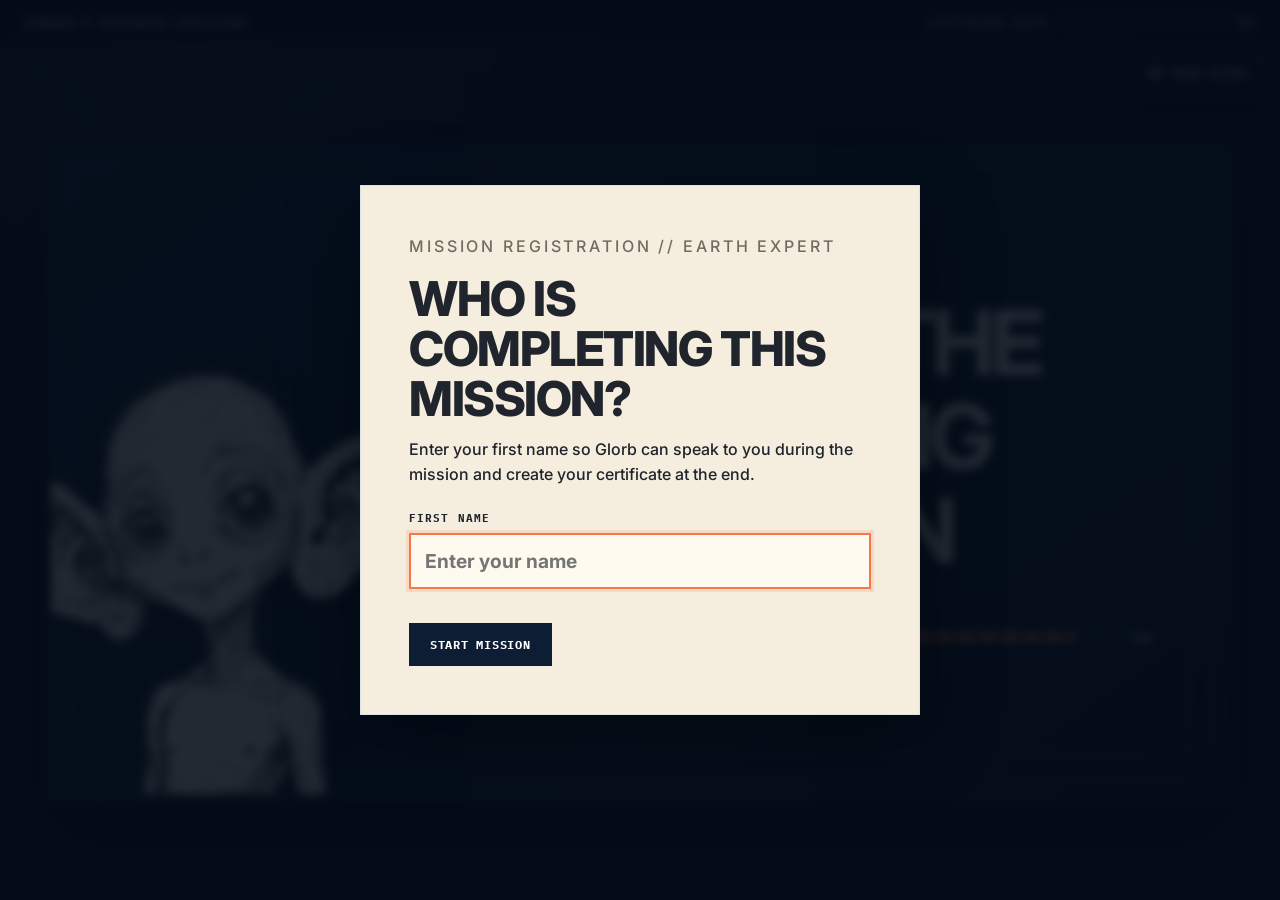
==== commit 3c8c0d84: "Add files via upload" ====
--- a/index.html
+++ b/index.html
@@ -986,7 +986,7 @@
   </main>
 
   <script src="script.js?v=29"></script>
-  <script src="fixes.js?v=29"></script>
+  <script src="fixes.js?v=30"></script>
 
   <script id="mission-briefing-flow">
     (() => {
@@ -1022,4 +1022,4 @@
   </script>
 
 </body>
-</html>
+</html>
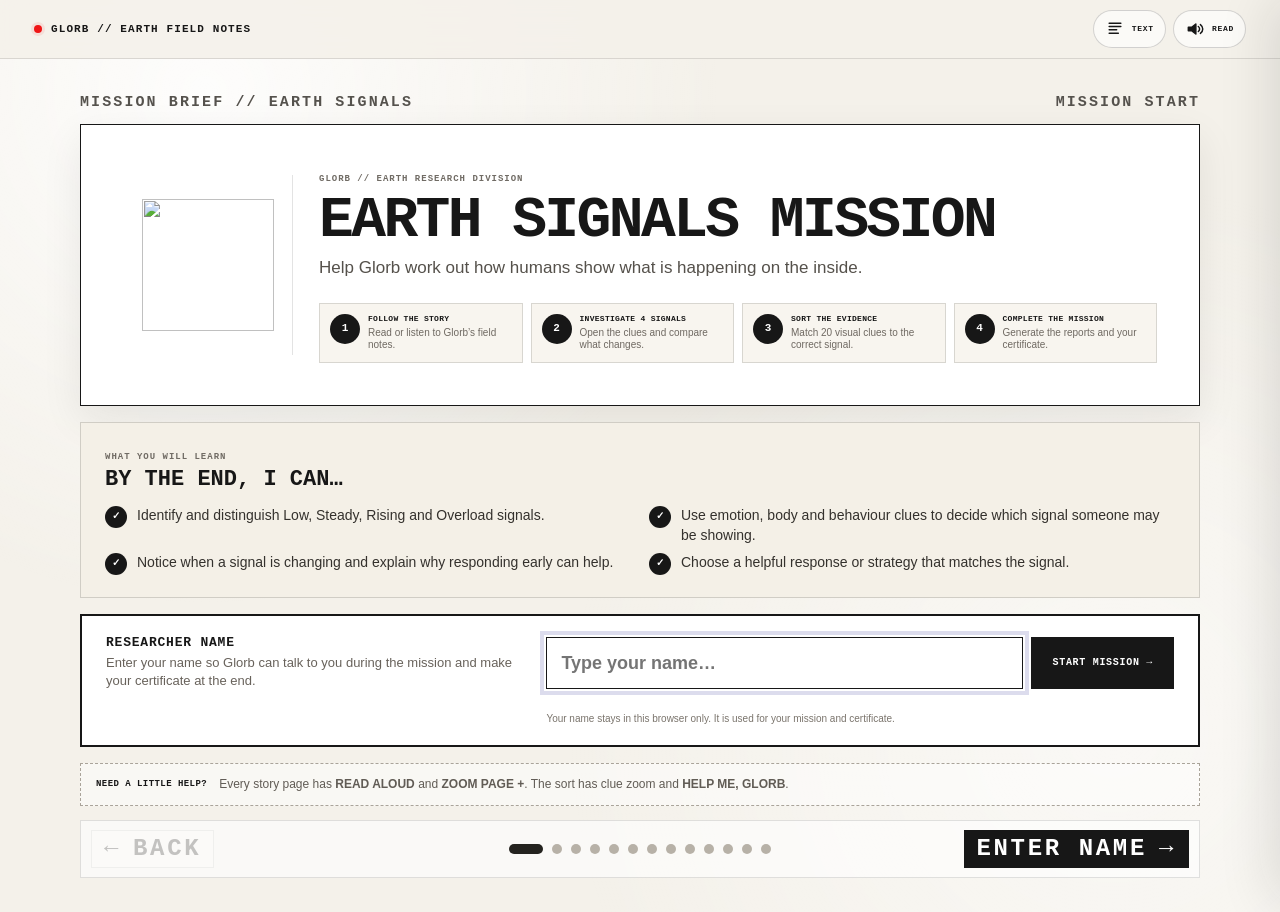
==== commit fc69dc5e: "Add files via upload" ====
--- a/index.html
+++ b/index.html
@@ -1,1025 +1,128 @@
 <!doctype html>
 <html lang="en">
 <head>
-  <meta charset="utf-8">
-  <meta name="viewport" content="width=device-width, initial-scale=1">
-  <meta name="theme-color" content="#07111f">
-
-  <title>Glorb &amp; The Listening Mission</title>
-
-  <link rel="stylesheet" href="style.css?v=29">
-  <link rel="stylesheet" href="fixes.css?v=29">
-
-  <style id="mission-briefing-style">
-    /* Mission briefing uses the same two-column story layout as the other intro pages.
-       These rules only make the learning intention readable and responsive. */
-
-    #missionBriefingScreen .mission-briefing-shell{
-      overflow:hidden;
-    }
-
-    #missionBriefingScreen .mission-briefing-visual{
-      display:flex;
-      align-items:center;
-      justify-content:center;
-      min-height:620px;
-      padding:26px;
-    }
-
-    #missionBriefingScreen .mission-briefing-visual img{
-      display:block;
-      width:min(68%,420px);
-      height:auto;
-      max-height:500px;
-      object-fit:contain;
-      object-position:center center;
-      margin:auto;
-    }
-
-    #missionBriefingScreen .mission-briefing-panel{
-      min-height:620px;
-      display:flex;
-      flex-direction:column;
-      justify-content:center;
-    }
-
-    #missionBriefingScreen .mission-briefing-copy{
-      width:100%;
-      max-width:610px;
-      min-height:0;
-      margin:20px 0 26px;
-      padding:0;
-      white-space:normal !important;
-    }
-
-    #missionBriefingScreen .mission-intention{
-      display:block;
-      margin:0 0 28px;
-      padding:0;
-      white-space:normal !important;
-      font:500 clamp(1rem,1.8vw,1.32rem)/1.65 "IBM Plex Mono", monospace;
-      color:#262a31;
-      text-align:left;
-    }
-
-    #missionBriefingScreen .mission-intention strong{
-      display:inline;
-      font-weight:800;
-    }
-
-    #missionBriefingScreen .mission-success-box{
-      width:100%;
-      margin:0 0 2px;
-      padding:20px 22px;
-      border-left:4px solid #f4784a;
-      background:rgba(244,120,74,.09);
-      color:#20242d;
-      white-space:normal !important;
-    }
-
-    #missionBriefingScreen .mission-success-box > span{
-      display:block;
-      margin:0 0 14px;
-      font:800 .72rem/1.4 "IBM Plex Mono", monospace;
-      letter-spacing:.1em;
-    }
-
-    #missionBriefingScreen .mission-success-box ul{
-      display:grid;
-      gap:10px;
-      margin:0;
-      padding:0;
-      list-style:none;
-    }
-
-    #missionBriefingScreen .mission-success-box li{
-      position:relative;
-      margin:0;
-      padding-left:27px;
-      white-space:normal !important;
-      font:650 clamp(.95rem,1.35vw,1.08rem)/1.45 Inter,Arial,sans-serif;
-    }
-
-    #missionBriefingScreen .mission-success-box li::before{
-      content:"✓";
-      position:absolute;
-      left:0;
-      top:0;
-      color:#f4784a;
-      font-weight:900;
-    }
-
-    #missionBriefingScreen #beginTrainingBtn{
-      margin-top:0;
-    }
-
-    @media (max-width:900px){
-      #missionBriefingScreen .story-shell{
-        grid-template-columns:1fr !important;
-      }
-
-      #missionBriefingScreen .mission-briefing-visual{
-        min-height:280px !important;
-        max-height:340px;
-        padding:20px !important;
-      }
-
-      #missionBriefingScreen .mission-briefing-visual img{
-        width:min(56%,280px);
-        max-height:280px;
-      }
-
-      #missionBriefingScreen .mission-briefing-panel{
-        min-height:auto !important;
-        padding:30px 24px 34px !important;
-      }
-
-      #missionBriefingScreen .mission-briefing-copy{
-        max-width:none;
-        margin:18px 0 22px;
-      }
-    }
-
-    @media (max-width:600px){
-      #missionBriefingScreen .mission-briefing-visual{
-        min-height:220px !important;
-        max-height:260px;
-        padding:16px 16px 6px !important;
-      }
-
-      #missionBriefingScreen .mission-briefing-visual img{
-        width:min(60%,215px);
-        max-height:210px;
-      }
-
-      #missionBriefingScreen .mission-briefing-panel{
-        padding:24px 19px 30px !important;
-      }
-
-      #missionBriefingScreen .mission-briefing-copy{
-        margin:16px 0 20px;
-      }
-
-      #missionBriefingScreen .mission-success-box{
-        padding:16px 17px;
-      }
-    }
-  </style>
-
+  <meta charset="utf-8" />
+  <meta name="viewport" content="width=device-width, initial-scale=1, viewport-fit=cover" />
+  <meta name="theme-color" content="#f4f1ea" />
+  <title>Glorb // Earth Field Notes</title>
+  <link rel="stylesheet" href="styles.css" />
+  <link rel="stylesheet" href="ux-overrides.css" />
 </head>
-
 <body>
-
-  <!-- STUDENT-CONTROLLED READ ALOUD -->
-  <button
-    id="readAloudBtn"
-    class="read-aloud-btn"
-    type="button"
-    aria-label="Read this screen aloud"
-    aria-pressed="false"
-    title="Read this screen aloud"
-  >
-    <svg
-      class="speaker-svg"
-      viewBox="0 0 24 24"
-      aria-hidden="true"
-      focusable="false"
-    >
-      <path
-        d="M4 9v6h4l5 4V5L8 9H4Zm12.5 3a4.5 4.5 0 0 0-2.1-3.8v7.6A4.5 4.5 0 0 0 16.5 12Zm0-8.2v2.1a7 7 0 0 1 0 12.2v2.1a9 9 0 0 0 0-16.4Z"
-        fill="currentColor"
-      />
-    </svg>
-
-    <span class="read-label">READ ALOUD</span>
-  </button>
-
-  <div class="stars" aria-hidden="true"></div>
-  <div class="scanlines" aria-hidden="true"></div>
-
-  <header class="topbar">
-    <div class="brand">ZORBAX-9 RESEARCH DIVISION</div>
-
-    <div class="progress-wrap" aria-label="Mission progress">
-      <span>LISTENING DATA</span>
-
-      <div class="progress">
-        <div id="progressFill"></div>
+  <div class="app" id="app">
+    <header class="topbar">
+      <div class="topbar__identity">
+        <div class="brand" aria-label="Glorb Earth Field Notes">
+          <span class="brand__dot" aria-hidden="true"></span>
+          <span>GLORB // EARTH FIELD NOTES</span>
+        </div>
+        <button class="student-chip" id="studentChip" type="button" hidden>
+          <span>RESEARCHER</span>
+          <strong id="studentChipName"></strong>
+        </button>
       </div>
 
-      <strong id="progressText">0%</strong>
-    </div>
-  </header>
+      <div class="topbar__tools">
+        <button class="icon-button topbar-tool" id="transcriptBtn" type="button" aria-label="Show page transcript" aria-expanded="false" title="Show transcript">
+          <svg viewBox="0 0 24 24" aria-hidden="true"><path d="M5 5h14M5 9h14M5 13h9M5 17h11"/></svg>
+          <span>TEXT</span>
+        </button>
+        <button class="icon-button topbar-tool" id="speakBtn" type="button" aria-label="Read this page aloud" aria-pressed="false" title="Read this page aloud">
+          <svg class="speaker-icon" viewBox="0 0 24 24" aria-hidden="true"><path d="M4 10v4h4l5 4V6L8 10H4Z"/><path d="M16 9c1 .8 1.5 1.8 1.5 3S17 14.2 16 15M18.5 6.7c1.8 1.4 2.8 3.2 2.8 5.3s-1 4-2.8 5.3"/></svg>
+          <svg class="stop-icon" viewBox="0 0 24 24" aria-hidden="true"><rect x="7" y="7" width="10" height="10" rx="1"/></svg>
+          <span>READ</span>
+        </button>
+      </div>
+    </header>
 
+    <main class="viewer" aria-live="polite">
+      <div class="viewer__meta">
+        <span id="pageKicker">FLIGHT RECORDER</span>
+        <span id="pageCounter">01 / 11</span>
+      </div>
 
-  <main id="app">
+      <section class="page-task" id="pageTask" aria-live="polite">
+        <div class="page-task__step" id="pageTaskStep" aria-hidden="true">1</div>
+        <div class="page-task__copy">
+          <span class="page-task__eyebrow" id="pageTaskEyebrow">YOUR TASK</span>
+          <strong id="pageTaskTitle">READ OR LISTEN</strong>
+          <p id="pageTaskText">Follow Glorb's story, then press Next.</p>
+          <div class="page-task__progress" id="pageTaskProgress" hidden></div>
+        </div>
+        <div class="page-task__actions">
+          <button class="page-task__button" id="pageZoomBtn" type="button">ZOOM PAGE +</button>
+          <button class="page-task__button page-task__button--dark" id="pageReadBtn" type="button">READ ALOUD ▶</button>
+        </div>
+      </section>
 
-    <!-- ======================================================
-         OPENING
-    ======================================================= -->
-    <section class="screen active" id="bootScreen">
-      <div class="terminal shell">
-
-        <div class="boot-character" aria-hidden="true">
-          <img
-            src="assets/glorb-aug26-refresh/aug26-glorb-portrait-friendly.png"
-            alt=""
-          >
+      <section class="page-shell" id="pageShell">
+        <div class="page-stage" id="pageStage">
+          <img class="comic-page" id="comicPage" alt="" draggable="false" />
+          <div class="activity-stage" id="activityStage" hidden></div>
+          <div class="hotspot-layer" id="hotspotLayer" aria-label="Interactive areas"></div>
+          <button class="page-tap page-tap--left" id="tapPrev" type="button" aria-label="Previous page"></button>
+          <button class="page-tap page-tap--right" id="tapNext" type="button" aria-label="Next page"></button>
         </div>
 
-        <div class="boot-copy">
+        <div class="interaction-note" id="interactionNote" hidden>
+          <span class="interaction-note__pulse" aria-hidden="true"></span>
+          <span id="interactionNoteText">THIS PAGE HAS CLICKABLE FIELD NOTES.</span>
+        </div>
+      </section>
 
-          <p class="eyebrow">INCOMING TRANSMISSION</p>
+      <nav class="pager" aria-label="Comic navigation">
+        <button class="pager__button" id="prevBtn" type="button">
+          <span aria-hidden="true">←</span><span>BACK</span>
+        </button>
+        <div class="pager__dots" id="pagerDots" aria-hidden="true"></div>
+        <button class="pager__button pager__button--next" id="nextBtn" type="button">
+          <span id="nextLabel">NEXT</span><span aria-hidden="true">→</span>
+        </button>
+      </nav>
 
-          <h1>
-            GLORB &amp; THE<br>
-            LISTENING MISSION
-          </h1>
+      <p class="keyboard-hint">USE ← → KEYS, SWIPE, OR CLICK THE PAGE EDGES</p>
+    </main>
 
-          <div class="signal-row">
-            <span>SIGNAL</span>
+    <aside class="transcript" id="transcriptPanel" aria-hidden="true">
+      <div class="transcript__head">
+        <div>
+          <span class="transcript__eyebrow">PAGE TRANSCRIPT</span>
+          <h2 id="transcriptTitle">FLIGHT RECORDER</h2>
+        </div>
+        <button class="icon-button icon-button--small" id="closeTranscriptBtn" type="button" aria-label="Close transcript">
+          <svg viewBox="0 0 24 24" aria-hidden="true"><path d="m6 6 12 12M18 6 6 18"/></svg>
+        </button>
+      </div>
+      <p id="transcriptText"></p>
+      <button class="transcript__read" id="transcriptSpeakBtn" type="button">READ THIS ALOUD</button>
+    </aside>
 
-            <div class="signal-track">
-              <div id="signalFill"></div>
-            </div>
+    <div class="modal" id="detailModal" aria-hidden="true" role="dialog" aria-modal="true" aria-labelledby="modalTitle">
+      <button class="modal__backdrop" id="modalBackdrop" type="button" aria-label="Close detail"></button>
+      <div class="modal__card">
+        <header class="modal__header">
+          <div>
+            <span class="modal__eyebrow" id="modalEyebrow">GLORB FIELD NOTE</span>
+            <h2 id="modalTitle">DETAIL</h2>
+          </div>
+          <div class="modal__actions">
+            <button class="icon-button icon-button--small" id="modalSpeakBtn" type="button" aria-label="Read detail aloud" title="Read aloud">
+              <svg viewBox="0 0 24 24" aria-hidden="true"><path d="M4 10v4h4l5 4V6L8 10H4Z"/><path d="M16 9c1 .8 1.5 1.8 1.5 3S17 14.2 16 15M18.5 6.7c1.8 1.4 2.8 3.2 2.8 5.3s-1 4-2.8 5.3"/></svg>
+            </button>
+            <button class="icon-button icon-button--small" id="modalCloseBtn" type="button" aria-label="Close detail">
+              <svg viewBox="0 0 24 24" aria-hidden="true"><path d="m6 6 12 12M18 6 6 18"/></svg>
+            </button>
+          </div>
+        </header>
+        <div class="modal__visual" id="modalVisual"></div>
+        <p class="modal__caption" id="modalCaption"></p>
+      </div>
+    </div>
 
-            <strong id="signalPercent">0%</strong>
-          </div>
+    <div class="toast" id="toast" role="status" aria-live="polite"></div>
+  </div>
 
-          <p id="bootText" class="mono">
-            Searching 47 light years of classroom space…
-          </p>
-
-          <button
-            id="startBtn"
-            class="button primary hidden"
-            type="button"
-          >
-            OPEN TRANSMISSION
-          </button>
-
-        </div>
-
-      </div>
-    </section>
-
-
-    <!-- ======================================================
-         STORY
-    ======================================================= -->
-    <section class="screen" id="storyScreen">
-      <div class="story-shell shell">
-
-        <div class="story-visual">
-          <img
-            id="storyGlorb"
-            src="assets/glorb-aug26-refresh/aug26-glorb-portrait-friendly.png"
-            alt="Glorb"
-          >
-        </div>
-
-        <article class="dialogue-panel">
-
-          <p class="eyebrow dark">
-            FIRST CONTACT // EARTH CLASSROOM
-          </p>
-
-          <div class="speaker">
-            GLORB
-          </div>
-
-          <div
-            id="dialogueText"
-            class="dialogue-text"
-            aria-live="polite"
-          ></div>
-
-          <button
-            id="nextDialogue"
-            class="button ink"
-            type="button"
-          >
-            CONTINUE
-          </button>
-
-        </article>
-
-      </div>
-    </section>
-
-
-    <!-- ======================================================
-         MISSION BRIEFING / LEARNING INTENTION
-    ======================================================= -->
-    <section class="screen" id="missionBriefingScreen">
-      <div class="story-shell shell mission-briefing-shell">
-
-        <div class="story-visual mission-briefing-visual">
-          <img
-            src="assets/glorb-aug26-refresh/aug26-glorb-pointing-up.png"
-            alt="Glorb presenting the listening mission"
-          >
-        </div>
-
-        <article class="dialogue-panel mission-briefing-panel">
-
-          <p class="eyebrow dark">
-            MISSION BRIEFING // ACTIVE LISTENING
-          </p>
-
-          <div class="speaker">
-            LEARNING INTENTION
-          </div>
-
-          <div class="mission-briefing-copy">
-            <p class="mission-intention">We are learning how to use our <strong>eyes, ears, body and words</strong> to show someone we are listening.</p>
-
-            <div class="mission-success-box">
-              <span>BY THE END OF THIS MISSION, YOU CAN:</span>
-              <ul>
-                <li>recognise active listening</li>
-                <li>show a listening body</li>
-                <li>choose what to do in a conversation</li>
-              </ul>
-            </div>
-          </div>
-
-          <button
-            id="beginTrainingBtn"
-            class="button ink"
-            type="button"
-          >
-            BEGIN TRAINING
-          </button>
-
-        </article>
-
-      </div>
-    </section>
-
-
-    <!-- ======================================================
-         TEACHING CARDS
-    ======================================================= -->
-    <section class="screen" id="learnScreen">
-      <div class="lesson-shell shell">
-
-        <header class="section-header">
-
-          <div>
-            <p class="eyebrow">RESEARCH BRIEFING</p>
-            <h2>WHAT ACTIVE LISTENING MEANS</h2>
-          </div>
-
-          <div class="counter">
-            CARD <span id="cardCount">1</span> / 12
-          </div>
-
-        </header>
-
-
-        <div class="teaching-stage">
-
-          <article class="research-card">
-
-            <div class="research-card-visual">
-              <img
-                id="teachingImage"
-                src="assets/listening/22.webp"
-                alt=""
-              >
-            </div>
-
-
-            <div class="research-card-copy">
-
-              <p class="eyebrow dark">
-                ACTIVE LISTENING // RESEARCH CARD
-              </p>
-
-              <h3 id="teachingTitle">
-                Eye Contact
-              </h3>
-
-              <p
-                id="teachingMeaning"
-                class="skill-meaning"
-              ></p>
-
-
-              <div class="why-box">
-                <strong>WHY IT HELPS</strong>
-                <p id="teachingWhy"></p>
-              </div>
-
-            </div>
-
-          </article>
-
-
-          <aside
-            id="glorbAnnotation"
-            class="glorb-annotation"
-            aria-live="polite"
-          >
-
-            <img
-              id="teachingGlorbImage"
-              src="assets/glorb-aug26-refresh/aug26-glorb-attentive-portrait.png"
-              alt="Glorb adding a field note"
-            >
-
-            <div class="glorb-scribble">
-              <span>GLORB // FIELD NOTE</span>
-              <p id="teachingGlorb"></p>
-            </div>
-
-          </aside>
-
-        </div>
-
-
-        <div class="teaching-footer">
-
-          <p class="teaching-hint mono">
-            Read the research card. Glorb will add his own note.
-          </p>
-
-          <div class="button-row">
-
-            <button
-              id="prevCard"
-              class="button ghost"
-              type="button"
-            >
-              BACK
-            </button>
-
-            <button
-              id="nextCard"
-              class="button primary"
-              type="button"
-            >
-              NEXT CARD
-            </button>
-
-          </div>
-
-        </div>
-
-      </div>
-    </section>
-
-
-    <!-- ======================================================
-         MISSION CONTROL
-    ======================================================= -->
-    <section class="screen" id="missionHub">
-      <div class="hub shell">
-
-        <header class="section-header">
-
-          <div>
-            <p class="eyebrow">EARTH EXPERT CONSOLE</p>
-            <h2>LISTENING MISSION</h2>
-          </div>
-
-          <div class="scorebox">
-            RESEARCH POINTS
-            <strong id="score">0 / 300</strong>
-          </div>
-
-        </header>
-
-
-        <div class="mission-grid">
-
-          <button
-            class="mission-card available"
-            data-target="sortScreen"
-            type="button"
-          >
-            <span>01</span>
-            <strong>SORT ACTIVITY</strong>
-            <em id="m1Status">AVAILABLE</em>
-          </button>
-
-
-          <button
-            class="mission-card locked"
-            data-target="bodyScreen"
-            type="button"
-            disabled
-          >
-            <span>02</span>
-            <strong>BODY CALIBRATION</strong>
-            <em id="m2Status">LOCKED</em>
-          </button>
-
-
-          <button
-            class="mission-card locked"
-            data-target="applyScreen"
-            type="button"
-            disabled
-          >
-            <span>03</span>
-            <strong>HELP GLORB TRY AGAIN</strong>
-            <em id="m3Status">LOCKED</em>
-          </button>
-
-        </div>
-
-      </div>
-    </section>
-
-
-    <!-- ======================================================
-         MISSION 01 — SORT ACTIVITY
-    ======================================================= -->
-    <section class="screen activity-screen" id="sortScreen">
-      <div class="game-shell shell">
-
-        <header class="activity-titlebar">
-          <span class="activity-dot"></span>
-          <strong>SORT ACTIVITY</strong>
-          <span class="activity-rule"></span>
-        </header>
-
-
-        <div class="activity-intro">
-
-          <img
-            src="assets/glorb-aug26-refresh/aug26-glorb-attentive-portrait.png"
-            alt="Glorb"
-          >
-
-          <p>
-            <strong>GLORB:</strong><br>
-
-            I need your help understanding human listening.
-            I have discovered it can
-            <b class="looks-word">look like</b>,
-            <b class="sounds-word">sound like</b> and
-            <b class="feels-word">feel like</b> different things.
-
-            Can you help me sort each option into the correct category?
-          </p>
-
-        </div>
-
-
-        <div
-          class="listening-sort"
-          aria-label="Sort listening behaviours into looks like, sounds like and feels like"
-        >
-
-          <section
-            class="listening-category looks"
-            data-bucket="looks"
-          >
-
-            <div class="category-header"><strong>LOOKS LIKE</strong><span>What we see with our eyes.</span></div>
-
-            <div class="drop-items">
-              <span class="drop-placeholder">
-                DRAG CARDS HERE
-              </span>
-            </div>
-
-          </section>
-
-
-          <section
-            class="listening-category sounds"
-            data-bucket="sounds"
-          >
-
-            <div class="category-header"><strong>SOUNDS LIKE</strong><span>What we hear with our ears.</span></div>
-
-            <div class="drop-items">
-              <span class="drop-placeholder">
-                DRAG CARDS HERE
-              </span>
-            </div>
-
-          </section>
-
-
-          <section
-            class="listening-category feels"
-            data-bucket="feels"
-          >
-
-            <div class="category-header"><strong>FEELS LIKE</strong><span>What we feel in our heart and body.</span></div>
-
-            <div class="drop-items">
-              <span class="drop-placeholder">
-                DRAG CARDS HERE
-              </span>
-            </div>
-
-          </section>
-
-        </div>
-
-
-        <div class="bank-heading">
-          DRAG THE OPTIONS BELOW INTO THE CORRECT CATEGORY ↗
-        </div>
-
-
-        <div
-          id="sortBank"
-          class="visual-card-bank"
-        ></div>
-
-
-        <div class="activity-footer">
-
-          <button
-            class="back-button hubBtn"
-            type="button"
-          >
-            ← &nbsp; BACK TO MISSION
-          </button>
-
-          <div
-            id="sortFeedback"
-            class="activity-feedback"
-            aria-live="polite"
-          >
-            Sort each listening behaviour into the correct category.
-          </div>
-
-          <button
-            id="checkSort"
-            class="check-button"
-            type="button"
-            disabled
-          >
-            CHECK MY ANSWERS ✓
-          </button>
-
-        </div>
-
-      </div>
-    </section>
-
-
-    <!-- ======================================================
-         MISSION 02 — BODY CALIBRATION
-    ======================================================= -->
-    <section class="screen activity-screen" id="bodyScreen">
-      <div class="game-shell shell">
-
-        <header class="activity-titlebar">
-          <span class="activity-dot"></span>
-          <strong>BODY CALIBRATION</strong>
-          <span class="activity-rule"></span>
-        </header>
-
-
-        <div class="activity-intro body-intro">
-
-          <img
-            src="assets/glorb-aug26-refresh/aug26-glorb-attentive-portrait.png"
-            alt="Glorb"
-          >
-
-          <p>
-            <strong>GLORB:</strong><br>
-
-            I need your help understanding my body when I am listening.
-            Which positions help me listen well?
-
-            Drag and drop the options to the correct spots.
-          </p>
-
-        </div>
-
-
-        <div class="body-layout">
-
-          <div
-            class="body-map"
-            aria-label="Glorb body calibration diagram"
-          >
-
-            <img
-              src="assets/glorb/body-calibration-upright.webp"
-              alt="Glorb with seven empty listening-body boxes"
-            >
-
-
-            <div
-              class="body-zone head"
-              data-part="head"
-            >
-              <span>HEAD</span>
-              <small></small>
-            </div>
-
-
-            <div
-              class="body-zone eyes"
-              data-part="eyes"
-            >
-              <span>EYES</span>
-              <small></small>
-            </div>
-
-
-            <div
-              class="body-zone ears"
-              data-part="ears"
-            >
-              <span>EARS</span>
-              <small></small>
-            </div>
-
-
-            <div
-              class="body-zone mouth"
-              data-part="mouth"
-            >
-              <span>MOUTH</span>
-              <small></small>
-            </div>
-
-
-            <div
-              class="body-zone body"
-              data-part="body"
-            >
-              <span>BODY</span>
-              <small></small>
-            </div>
-
-
-            <div
-              class="body-zone hands"
-              data-part="hands"
-            >
-              <span>HANDS</span>
-              <small></small>
-            </div>
-
-
-            <div
-              class="body-zone feet"
-              data-part="feet"
-            >
-              <span>FEET</span>
-              <small></small>
-            </div>
-
-          </div>
-
-
-          <aside class="body-bank">
-
-            <h3>▸ DRAG THE OPTIONS BELOW</h3>
-
-            <p>
-              Drag an instruction into the matching body-part box,
-              or tap an instruction and then tap the box.
-            </p>
-
-            <div id="bodyCards"></div>
-
-          </aside>
-
-        </div>
-
-
-        <div class="activity-footer">
-
-          <button
-            class="back-button hubBtn"
-            type="button"
-          >
-            ← &nbsp; BACK TO MISSION
-          </button>
-
-          <div
-            id="bodyFeedback"
-            class="activity-feedback"
-            aria-live="polite"
-          >
-            Seven body parts need listening instructions.
-          </div>
-
-          <button
-            id="checkBody"
-            class="check-button"
-            type="button"
-            disabled
-          >
-            CHECK MY ANSWERS ✓
-          </button>
-
-        </div>
-
-      </div>
-    </section>
-
-
-    <!-- ======================================================
-         MISSION 03 — HELP GLORB TRY AGAIN
-    ======================================================= -->
-    <section class="screen activity-screen" id="applyScreen">
-      <div class="game-shell shell">
-
-        <header class="activity-titlebar">
-          <span class="activity-dot"></span>
-          <strong>HELP GLORB TRY AGAIN</strong>
-          <span class="activity-rule"></span>
-        </header>
-
-
-        <div class="apply-scenario">
-
-          <img
-            src="assets/glorb-aug26-refresh/aug26-glorb-thinking-closeup.png"
-            alt="Glorb looking unsure"
-          >
-
-          <div>
-
-            <p class="speaker">
-              GLORB
-            </p>
-
-            <p>
-              “Pip is coming back. Their dog is still sick.
-              I have one cloud fact ready, but I now suspect
-              this is not the correct moment.
-
-              What should I do?”
-            </p>
-
-          </div>
-
-        </div>
-
-
-        <h3 class="instruction">
-          Choose the four actions Glorb should use.
-        </h3>
-
-
-        <div
-          id="actionChoices"
-          class="choice-grid"
-        ></div>
-
-
-        <div class="activity-footer">
-
-          <button
-            class="back-button hubBtn"
-            type="button"
-          >
-            ← &nbsp; BACK TO MISSION
-          </button>
-
-          <div
-            id="actionFeedback"
-            class="activity-feedback"
-            aria-live="polite"
-          >
-            Select four actions.
-          </div>
-
-          <button
-            id="checkActions"
-            class="check-button"
-            type="button"
-            disabled
-          >
-            CHECK MY PLAN ✓
-          </button>
-
-        </div>
-
-
-        <div
-          id="replyStage"
-          class="reply-stage hidden"
-        >
-
-          <h3>
-            Now choose Glorb's best reply.
-          </h3>
-
-          <div
-            id="replyChoices"
-            class="choice-grid replies"
-          ></div>
-
-          <button
-            id="checkReply"
-            class="check-button"
-            type="button"
-            disabled
-          >
-            SEND REPLY ✓
-          </button>
-
-        </div>
-
-      </div>
-    </section>
-
-
-    <!-- ======================================================
-         FINAL
-    ======================================================= -->
-    <section class="screen" id="finalScreen">
-      <div class="story-shell shell">
-
-        <div class="story-visual final-visual">
-
-          <img
-            src="assets/glorb-aug26-refresh/aug26-glorb-understanding-thumbs-up.png"
-            alt="Glorb smiling"
-          >
-
-        </div>
-
-
-        <article class="dialogue-panel final-paper">
-
-          <p class="eyebrow dark">
-            FINAL INCIDENT REPORT
-          </p>
-
-          <h2>
-            GLORB TRIES AGAIN
-          </h2>
-
-          <p>
-            <strong>Glorb:</strong>
-            “Pip, I would like to try that conversation again.
-            I am facing you. I will wait until you finish.
-            Is your dog feeling better?”
-          </p>
-
-          <p>
-            <strong>Pip:</strong>
-            “A little. Thanks for asking.”
-          </p>
-<button
-            id="restartBtn"
-            class="button ink"
-            type="button"
-          >
-            REPLAY MISSION
-          </button>
-
-        </article>
-
-      </div>
-    </section>
-
-  </main>
-
-  <script src="script.js?v=29"></script>
-  <script src="fixes.js?v=30"></script>
-
-  <script id="mission-briefing-flow">
-    (() => {
-      const nextDialogueBtn = document.getElementById('nextDialogue');
-      const beginTrainingBtn = document.getElementById('beginTrainingBtn');
-
-      /*
-        After Glorb asks the Earth Expert for help,
-        show the Learning Intention before the research cards.
-        This runs after script.js and fixes.js so it becomes
-        the final navigation behaviour.
-      */
-      if (nextDialogueBtn) {
-        nextDialogueBtn.onclick = () => {
-          if (dialogueIndex < dialogue.length - 1) {
-            dialogueIndex += 1;
-            runDialogue();
-          } else {
-            setProgress(12);
-            show('missionBriefingScreen');
-          }
-        };
-      }
-
-      if (beginTrainingBtn) {
-        beginTrainingBtn.onclick = () => {
-          setProgress(15);
-          show('learnScreen');
-          renderTeaching();
-        };
-      }
-    })();
-  </script>
-
+  <script src="script.js"></script>
+  <script src="ux-enhancer.js"></script>
 </body>
-</html>+</html>
--- a/styles.css
+++ b/styles.css
@@ -0,0 +1,2640 @@
+:root {
+  --paper: #f4f1ea;
+  --ink: #171717;
+  --muted: #77746d;
+  --line: #d7d1c7;
+  --white: #fff;
+  --red: #ef1616;
+  --orange: #f26d10;
+  --green: #178f2d;
+  --blue: #151a86;
+  --shadow: 0 18px 60px rgba(27, 23, 18, .13);
+  --mono: "Courier New", Courier, ui-monospace, SFMono-Regular, Menlo, monospace;
+  --sans: Helvetica, Arial, sans-serif;
+}
+
+* { box-sizing: border-box; }
+[hidden] { display: none !important; }
+html { background: var(--paper); color: var(--ink); }
+body {
+  margin: 0;
+  min-height: 100svh;
+  background:
+    radial-gradient(circle at 16% 10%, rgba(255,255,255,.86), transparent 32rem),
+    radial-gradient(circle at 87% 80%, rgba(255,255,255,.55), transparent 34rem),
+    var(--paper);
+  font-family: var(--sans);
+}
+button { font: inherit; }
+button, img { -webkit-tap-highlight-color: transparent; }
+
+.app { min-height: 100svh; }
+.topbar {
+  position: sticky;
+  top: 0;
+  z-index: 20;
+  display: flex;
+  align-items: center;
+  justify-content: space-between;
+  min-height: 58px;
+  padding: 10px clamp(14px, 3vw, 34px);
+  border-bottom: 1px solid rgba(23,23,23,.12);
+  background: rgba(244,241,234,.88);
+  backdrop-filter: blur(14px);
+}
+.brand {
+  display: flex;
+  align-items: center;
+  gap: 9px;
+  font: 700 11px/1 var(--mono);
+  letter-spacing: .1em;
+}
+.brand__dot {
+  width: 8px;
+  height: 8px;
+  border-radius: 50%;
+  background: var(--red);
+  box-shadow: 0 0 0 3px rgba(239,22,22,.09);
+}
+.topbar__tools { display: flex; gap: 7px; }
+.icon-button {
+  appearance: none;
+  width: 38px;
+  height: 38px;
+  display: grid;
+  place-items: center;
+  border: 1px solid rgba(23,23,23,.18);
+  border-radius: 50%;
+  background: rgba(255,255,255,.62);
+  color: var(--ink);
+  cursor: pointer;
+  transition: transform .16s ease, background .16s ease, border-color .16s ease;
+}
+.icon-button:hover { transform: translateY(-1px); background: #fff; border-color: rgba(23,23,23,.34); }
+.icon-button:focus-visible, .pager__button:focus-visible, .hotspot:focus-visible, .transcript__read:focus-visible {
+  outline: 3px solid rgba(21,26,134,.22);
+  outline-offset: 3px;
+}
+.icon-button svg { width: 20px; height: 20px; fill: none; stroke: currentColor; stroke-width: 1.8; stroke-linecap: round; stroke-linejoin: round; }
+.icon-button .speaker-icon path:first-child,
+.modal__actions .icon-button path:first-child { fill: currentColor; stroke: currentColor; }
+.icon-button .stop-icon { display: none; fill: currentColor; stroke: none; }
+.icon-button.is-speaking .speaker-icon { display: none; }
+.icon-button.is-speaking .stop-icon { display: block; }
+.icon-button--small { width: 34px; height: 34px; background: #fff; }
+.icon-button--small svg { width: 18px; height: 18px; }
+
+.viewer {
+  width: min(100%, 1050px);
+  margin: 0 auto;
+  padding: clamp(18px, 4vw, 42px) clamp(12px, 3.5vw, 36px) 34px;
+}
+.viewer__meta {
+  width: min(100%, 760px);
+  margin: 0 auto 10px;
+  display: flex;
+  justify-content: space-between;
+  align-items: center;
+  font: 700 10px/1 var(--mono);
+  letter-spacing: .13em;
+  color: #55524d;
+}
+.page-shell { position: relative; width: min(100%, 760px); margin: 0 auto; }
+.page-stage {
+  position: relative;
+  width: 100%;
+  aspect-ratio: 594.96 / 842.25;
+  overflow: hidden;
+  background: #fff;
+  box-shadow: var(--shadow);
+  border: 1px solid rgba(23,23,23,.08);
+  user-select: none;
+  touch-action: pan-y;
+}
+.comic-page {
+  position: absolute;
+  inset: 0;
+  width: 100%;
+  height: 100%;
+  object-fit: contain;
+  background: #fff;
+  opacity: 1;
+  transform: translateX(0) scale(1);
+  transition: opacity .16s ease, transform .2s ease;
+}
+.page-stage.is-changing .comic-page { opacity: .1; transform: scale(.995); }
+.hotspot-layer { position: absolute; inset: 0; z-index: 4; pointer-events: none; }
+.hotspot {
+  position: absolute;
+  appearance: none;
+  border: 1.5px solid transparent;
+  border-radius: 3px;
+  background: transparent;
+  cursor: pointer;
+  pointer-events: auto;
+  transition: border-color .15s ease, box-shadow .15s ease, background .15s ease, transform .15s ease;
+}
+.hotspot:hover,
+.hotspot:focus-visible {
+  border-color: rgba(23,23,23,.38);
+  background: rgba(255,255,255,.09);
+  box-shadow: 0 0 0 5px rgba(255,255,255,.72), 0 8px 24px rgba(23,23,23,.12);
+  transform: translateY(-1px);
+}
+.hotspot::after {
+  content: "CLICK";
+  position: absolute;
+  right: 4px;
+  top: 4px;
+  padding: 3px 5px 2px;
+  border-radius: 2px;
+  background: rgba(23,23,23,.88);
+  color: #fff;
+  font: 700 8px/1 var(--mono);
+  letter-spacing: .08em;
+  opacity: 0;
+  transform: translateY(-3px);
+  transition: opacity .15s ease, transform .15s ease;
+}
+.hotspot:hover::after, .hotspot:focus-visible::after { opacity: 1; transform: translateY(0); }
+
+.hotspot--signals::after {
+  content: attr(data-badge);
+  top: auto;
+  right: 7px;
+  bottom: 7px;
+  opacity: 1;
+  transform: none;
+  padding: 5px 7px 4px;
+  border-radius: 999px;
+  background: rgba(255,255,255,.94);
+  color: #171717;
+  border: 1px solid rgba(23,23,23,.28);
+  box-shadow: 0 2px 8px rgba(0,0,0,.08);
+  font-size: 7px;
+}
+.hotspot--signals:hover::after,
+.hotspot--signals:focus-visible::after {
+  opacity: 1;
+  transform: scale(1.04);
+  background: #171717;
+  color: #fff;
+}
+
+.page-tap {
+  position: absolute;
+  top: 0;
+  bottom: 0;
+  z-index: 2;
+  width: 14%;
+  appearance: none;
+  border: 0;
+  background: transparent;
+  cursor: pointer;
+  opacity: 0;
+}
+.page-tap--left { left: 0; cursor: w-resize; }
+.page-tap--right { right: 0; cursor: e-resize; }
+.page-tap:focus-visible { opacity: 1; outline: 3px solid rgba(21,26,134,.15); outline-offset: -5px; }
+
+.interaction-note {
+  display: flex;
+  align-items: center;
+  justify-content: center;
+  gap: 8px;
+  margin: 14px auto 0;
+  color: #5c5953;
+  font: 700 9px/1.3 var(--mono);
+  letter-spacing: .1em;
+  text-align: center;
+}
+.interaction-note__pulse {
+  width: 7px;
+  height: 7px;
+  border-radius: 50%;
+  background: var(--red);
+  box-shadow: 0 0 0 0 rgba(239,22,22,.2);
+  animation: pulse 1.8s infinite;
+}
+@keyframes pulse { 70% { box-shadow: 0 0 0 7px rgba(239,22,22,0); } 100% { box-shadow: 0 0 0 0 rgba(239,22,22,0); } }
+
+.pager {
+  width: min(100%, 760px);
+  margin: 18px auto 0;
+  display: grid;
+  grid-template-columns: 1fr auto 1fr;
+  gap: 12px;
+  align-items: center;
+}
+.pager__button {
+  appearance: none;
+  justify-self: start;
+  display: inline-flex;
+  align-items: center;
+  gap: 8px;
+  min-height: 36px;
+  padding: 0;
+  border: 0;
+  background: transparent;
+  color: var(--ink);
+  cursor: pointer;
+  font: 700 11px/1 var(--mono);
+  letter-spacing: .11em;
+}
+.pager__button--next { justify-self: end; }
+.pager__button:disabled { opacity: .24; cursor: default; }
+.pager__dots { display: flex; gap: 5px; }
+.pager__dot { width: 5px; height: 5px; border-radius: 50%; background: #b7b1a7; transition: width .18s ease, background .18s ease, border-radius .18s ease; }
+.pager__dot.is-active { width: 18px; border-radius: 5px; background: #24231f; }
+.keyboard-hint {
+  margin: 18px auto 0;
+  text-align: center;
+  color: #908b82;
+  font: 700 8px/1.4 var(--mono);
+  letter-spacing: .12em;
+}
+
+.transcript {
+  position: fixed;
+  z-index: 35;
+  top: 0;
+  right: 0;
+  width: min(430px, 92vw);
+  height: 100dvh;
+  padding: 24px;
+  background: rgba(250,248,244,.98);
+  border-left: 1px solid rgba(23,23,23,.12);
+  box-shadow: -18px 0 50px rgba(23,23,23,.12);
+  transform: translateX(102%);
+  transition: transform .24s ease;
+  overflow-y: auto;
+}
+.transcript.is-open { transform: translateX(0); }
+.transcript__head { display: flex; justify-content: space-between; gap: 16px; align-items: flex-start; margin-bottom: 34px; }
+.transcript__eyebrow, .modal__eyebrow { display: block; color: #77736c; font: 700 9px/1 var(--mono); letter-spacing: .12em; margin-bottom: 8px; }
+.transcript h2, .modal h2 { margin: 0; font: 800 20px/1.1 var(--mono); letter-spacing: -.02em; }
+.transcript p { white-space: pre-line; margin: 0; font: 16px/1.65 var(--sans); }
+.transcript__read {
+  margin-top: 28px;
+  padding: 11px 14px;
+  appearance: none;
+  border: 1px solid #1f1f1d;
+  background: transparent;
+  cursor: pointer;
+  font: 700 10px/1 var(--mono);
+  letter-spacing: .1em;
+}
+
+.modal {
+  position: fixed;
+  inset: 0;
+  z-index: 50;
+  display: grid;
+  place-items: center;
+  padding: clamp(10px, 3vw, 28px);
+  visibility: hidden;
+  opacity: 0;
+  transition: opacity .18s ease, visibility .18s ease;
+}
+.modal.is-open { visibility: visible; opacity: 1; }
+.modal__backdrop { position: absolute; inset: 0; border: 0; background: rgba(18,17,15,.74); cursor: zoom-out; }
+.modal__card {
+  position: relative;
+  width: min(1180px, 96vw);
+  max-height: 94dvh;
+  overflow: auto;
+  padding: clamp(12px, 2vw, 22px);
+  background: #f9f7f2;
+  box-shadow: 0 30px 90px rgba(0,0,0,.35);
+  transform: translateY(12px) scale(.99);
+  transition: transform .2s ease;
+}
+.modal.is-open .modal__card { transform: translateY(0) scale(1); }
+.modal__header { display: flex; justify-content: space-between; align-items: flex-start; gap: 18px; margin-bottom: 14px; }
+.modal__actions { display: flex; gap: 7px; }
+.modal__visual { background: #fff; border: 1px solid rgba(23,23,23,.08); }
+.modal__visual > img { display: block; width: 100%; height: auto; }
+.modal__caption { margin: 13px 2px 0; color: #65615a; font: 11px/1.5 var(--mono); }
+.modal__visual--incident { background: #0a0a0a; border-color: rgba(255,255,255,.08); }
+.incident-detail {
+  display: grid;
+  gap: 12px;
+  padding: 12px;
+  background: #0a0a0a;
+}
+.incident-detail__equation {
+  display: block;
+  width: 100%;
+  max-height: 245px;
+  object-fit: contain;
+  background: #0a0a0a;
+}
+.incident-detail__grid {
+  display: grid;
+  grid-template-columns: minmax(0, .82fr) minmax(0, 1.18fr);
+  gap: 12px;
+  align-items: start;
+}
+.incident-detail__panel {
+  margin: 0;
+  min-width: 0;
+  background: #0a0a0a;
+}
+.incident-detail__panel img {
+  display: block;
+  width: 100%;
+  height: auto;
+  object-fit: contain;
+}
+.incident-detail__panel--report { background: #fff; }
+
+.toast {
+  position: fixed;
+  left: 50%;
+  bottom: 24px;
+  z-index: 80;
+  max-width: min(88vw, 520px);
+  padding: 10px 14px;
+  border-radius: 3px;
+  background: #171717;
+  color: #fff;
+  font: 700 10px/1.35 var(--mono);
+  letter-spacing: .06em;
+  opacity: 0;
+  transform: translate(-50%, 12px);
+  pointer-events: none;
+  transition: opacity .18s ease, transform .18s ease;
+}
+.toast.is-visible { opacity: 1; transform: translate(-50%, 0); }
+
+@media (max-width: 680px) {
+  .topbar { min-height: 52px; padding: 8px 11px; }
+  .brand { font-size: 9px; letter-spacing: .07em; }
+  .viewer { padding: 15px 9px 24px; }
+  .viewer__meta { padding: 0 2px; }
+  .page-stage { box-shadow: 0 12px 36px rgba(27,23,18,.12); }
+  .pager { margin-top: 14px; }
+  .keyboard-hint { display: none; }
+  .hotspot::after { display: none; }
+  .hotspot--signals::after { display: block; right: 4px; bottom: 4px; padding: 4px 6px 3px; font-size: 6px; }
+  .interaction-note { font-size: 8px; margin-top: 10px; }
+  .modal { padding: 7px; }
+  .modal__card { width: 100%; max-height: 96dvh; padding: 10px; }
+  .modal__header { margin-bottom: 8px; }
+  .modal h2 { font-size: 16px; }
+  .incident-detail { padding: 7px; gap: 7px; }
+  .incident-detail__equation { max-height: 140px; }
+  .incident-detail__grid { grid-template-columns: 1fr; gap: 7px; }
+}
+
+@media (prefers-reduced-motion: reduce) {
+  *, *::before, *::after { scroll-behavior: auto !important; animation-duration: .01ms !important; animation-iteration-count: 1 !important; transition-duration: .01ms !important; }
+}
+
+/* =========================================================
+   GLORB SIGNAL SORT ACTIVITY
+   ========================================================= */
+.activity-stage { width: 100%; }
+.page-stage.is-activity {
+  aspect-ratio: auto;
+  min-height: 0;
+  overflow: visible;
+  background: transparent;
+  border: 0;
+  box-shadow: none;
+  user-select: auto;
+  touch-action: pan-y;
+}
+.page-stage.is-activity .activity-stage { position: relative; }
+
+.sort-mission,
+.sort-results {
+  --signal-accent: #171717;
+  display: grid;
+  gap: 16px;
+  width: 100%;
+}
+.sort-mission--blue { --signal-accent: var(--blue); }
+.sort-mission--green { --signal-accent: var(--green); }
+.sort-mission--orange { --signal-accent: var(--orange); }
+.sort-mission--red { --signal-accent: var(--red); }
+
+.sort-mission__intro,
+.sort-results__hero {
+  display: flex;
+  justify-content: space-between;
+  gap: 18px;
+  align-items: flex-start;
+  padding: 18px 20px;
+  background: #f8f5ef;
+  border: 1px solid rgba(23,23,23,.12);
+  box-shadow: 0 10px 28px rgba(27,23,18,.08);
+}
+.sort-mission__eyebrow {
+  display: block;
+  margin-bottom: 7px;
+  color: #6f6b64;
+  font: 700 9px/1 var(--mono);
+  letter-spacing: .12em;
+}
+.sort-mission__intro h2,
+.sort-results__hero h2 {
+  margin: 0 0 8px;
+  font: 800 clamp(20px, 4vw, 30px)/1.05 var(--mono);
+  letter-spacing: -.035em;
+}
+.sort-mission__intro p,
+.sort-results__hero p {
+  max-width: 570px;
+  margin: 0;
+  color: #5e5a53;
+  font: 13px/1.5 var(--sans);
+}
+.sort-mission__score {
+  flex: 0 0 auto;
+  min-width: 92px;
+  padding: 10px 11px;
+  border: 1px solid rgba(23,23,23,.16);
+  background: #fff;
+  text-align: center;
+}
+.sort-mission__score strong {
+  display: block;
+  color: var(--signal-accent);
+  font: 800 22px/1 var(--mono);
+}
+.sort-mission__score span {
+  display: block;
+  margin-top: 5px;
+  color: #6a665f;
+  font: 700 7px/1.25 var(--mono);
+  letter-spacing: .08em;
+}
+
+.sort-progress {
+  display: grid;
+  grid-template-columns: repeat(4, 1fr);
+  gap: 7px;
+}
+.sort-progress__chip {
+  appearance: none;
+  display: flex;
+  align-items: center;
+  justify-content: center;
+  gap: 6px;
+  min-height: 36px;
+  padding: 7px 8px;
+  border: 1px solid rgba(23,23,23,.16);
+  background: rgba(255,255,255,.68);
+  color: #5d5952;
+  cursor: pointer;
+  font: 700 8px/1 var(--mono);
+  letter-spacing: .08em;
+}
+.sort-progress__chip:hover { background: #fff; }
+.sort-progress__chip.is-active {
+  border-color: #171717;
+  background: #171717;
+  color: #fff;
+}
+.sort-progress__chip.is-complete:not(.is-active) {
+  border-color: rgba(23,143,45,.32);
+  background: rgba(23,143,45,.07);
+  color: #166c28;
+}
+.sort-progress__status { font-size: 12px; }
+
+.field-report {
+  padding: 14px;
+  border: 1.5px solid #111;
+  background: #fff;
+  box-shadow: var(--shadow);
+}
+.field-report.is-complete { box-shadow: 0 0 0 3px color-mix(in srgb, var(--signal-accent) 18%, transparent), var(--shadow); }
+.field-report__header {
+  display: grid;
+  grid-template-columns: 1fr auto;
+  border: 1.5px solid #111;
+}
+.field-report__division {
+  display: grid;
+  place-items: center;
+  min-height: 68px;
+  padding: 8px 14px;
+  border-right: 1.5px solid #111;
+  text-align: center;
+}
+.field-report__division strong { font: 700 15px/1.2 var(--sans); }
+.field-report__division span { font: 12px/1.2 var(--sans); }
+.field-report__stamp {
+  align-self: center;
+  margin: 0 16px;
+  padding: 6px 9px 4px;
+  border: 2px solid #222;
+  transform: rotate(-2deg);
+  font: 700 10px/1 var(--mono);
+}
+.field-report__subject {
+  display: flex;
+  justify-content: space-between;
+  gap: 12px;
+  margin-top: 7px;
+  padding: 8px 10px;
+  border: 1.5px solid #111;
+  font: 10px/1.3 var(--mono);
+}
+.field-report__section { margin-top: 14px; }
+.field-report__section h3 {
+  display: inline-flex;
+  align-items: center;
+  gap: 8px;
+  margin: 0;
+  padding: 6px 10px 5px;
+  background: #111;
+  color: #fff;
+  font: 500 15px/1 var(--sans);
+  letter-spacing: .01em;
+}
+.field-report__section h3 span { font: 700 14px/1 var(--mono); }
+.drop-zone {
+  position: relative;
+  display: grid;
+  grid-template-columns: repeat(3, minmax(0, 1fr));
+  gap: 8px;
+  min-height: 172px;
+  margin-top: 6px;
+  padding: 10px;
+  border: 1.5px dashed #a9a59e;
+  background:
+    repeating-linear-gradient(0deg, transparent 0 24px, rgba(23,23,23,.035) 24px 25px),
+    #fdfcf9;
+  cursor: pointer;
+  transition: border-color .15s ease, background .15s ease, box-shadow .15s ease;
+}
+.drop-zone--action { grid-template-columns: 1fr; min-height: 154px; }
+.drop-zone:hover,
+.drop-zone:focus-visible,
+.drop-zone.is-dragover {
+  outline: none;
+  border-color: var(--signal-accent);
+  background: color-mix(in srgb, var(--signal-accent) 4%, #fff);
+  box-shadow: inset 0 0 0 2px color-mix(in srgb, var(--signal-accent) 10%, transparent);
+}
+.drop-zone__placeholder {
+  grid-column: 1 / -1;
+  align-self: center;
+  justify-self: center;
+  color: #aaa59c;
+  font: 700 9px/1 var(--mono);
+  letter-spacing: .12em;
+}
+.placed-card {
+  min-width: 0;
+  padding: 7px;
+  border: 1px solid rgba(23,23,23,.12);
+  background: rgba(255,255,255,.95);
+  display: grid;
+  align-content: center;
+  gap: 5px;
+}
+.placed-card__label {
+  color: #777169;
+  font: 700 7px/1 var(--mono);
+  letter-spacing: .07em;
+}
+.placed-card img {
+  display: block;
+  width: 100%;
+  max-height: 118px;
+  object-fit: contain;
+}
+.placed-card--body img,
+.placed-card--help img { max-height: 170px; }
+.field-report__unlocked {
+  display: flex;
+  align-items: center;
+  justify-content: space-between;
+  gap: 14px;
+  margin-top: 14px;
+  padding: 12px 13px;
+  border: 1.5px solid var(--signal-accent);
+  background: color-mix(in srgb, var(--signal-accent) 7%, #fff);
+}
+.field-report__unlocked strong,
+.field-report__unlocked span { display: block; }
+.field-report__unlocked strong { font: 800 11px/1 var(--mono); }
+.field-report__unlocked span { margin-top: 4px; color: #66615a; font: 10px/1.3 var(--mono); }
+
+.answer-button,
+.reset-sort {
+  appearance: none;
+  border: 1px solid #171717;
+  background: #171717;
+  color: #fff;
+  cursor: pointer;
+  padding: 9px 11px;
+  font: 700 8px/1 var(--mono);
+  letter-spacing: .08em;
+}
+.answer-button:hover,
+.reset-sort:hover { opacity: .76; }
+.answer-button--ghost { background: transparent; color: #171717; }
+
+.evidence-tray {
+  padding: 16px;
+  border: 1px solid rgba(23,23,23,.14);
+  background: #ece8e0;
+  box-shadow: 0 10px 28px rgba(27,23,18,.08);
+}
+.evidence-tray__header {
+  display: flex;
+  justify-content: space-between;
+  align-items: end;
+  gap: 14px;
+  margin-bottom: 12px;
+}
+.evidence-tray__header h3 { margin: 0; font: 800 18px/1 var(--mono); }
+.evidence-tray__header p { margin: 0; color: #716c64; font: 700 8px/1.35 var(--mono); letter-spacing: .06em; text-align: right; }
+.evidence-group { padding: 10px 0; border-top: 1px solid rgba(23,23,23,.13); }
+.evidence-group:first-of-type { border-top: 0; }
+.evidence-group__head {
+  display: flex;
+  justify-content: space-between;
+  gap: 12px;
+  margin-bottom: 7px;
+  color: #6d6860;
+  font: 700 8px/1 var(--mono);
+  letter-spacing: .09em;
+}
+.evidence-group__cards {
+  display: grid;
+  grid-template-columns: repeat(4, minmax(0, 1fr));
+  gap: 7px;
+}
+.evidence-card {
+  position: relative;
+  appearance: none;
+  min-width: 0;
+  min-height: 92px;
+  padding: 7px;
+  border: 1px solid rgba(23,23,23,.2);
+  background: #fff;
+  cursor: grab;
+  transition: transform .14s ease, box-shadow .14s ease, border-color .14s ease;
+}
+.evidence-card:hover { transform: translateY(-2px); box-shadow: 0 7px 18px rgba(23,23,23,.12); }
+.evidence-card:active { cursor: grabbing; }
+.evidence-card.is-selected {
+  border-color: #171717;
+  box-shadow: 0 0 0 3px rgba(23,23,23,.12);
+  transform: translateY(-2px);
+}
+.evidence-card.is-selected::after {
+  content: "SELECTED";
+  position: absolute;
+  right: 5px;
+  top: 5px;
+  padding: 3px 4px 2px;
+  background: #171717;
+  color: #fff;
+  font: 700 6px/1 var(--mono);
+  letter-spacing: .06em;
+}
+.evidence-card.is-dragging { opacity: .45; }
+.evidence-card.is-wrong { animation: wrongShake .42s ease; border-color: var(--red); }
+@keyframes wrongShake { 20%, 60% { transform: translateX(-5px); } 40%, 80% { transform: translateX(5px); } }
+.evidence-card img {
+  display: block;
+  width: 100%;
+  height: 104px;
+  object-fit: contain;
+  pointer-events: none;
+}
+.evidence-card--wave img,
+.evidence-card--symbol img { height: 82px; }
+.evidence-card--equation img { height: 88px; }
+.evidence-card--help img,
+.evidence-card--body img { height: 150px; }
+.evidence-group__done {
+  grid-column: 1 / -1;
+  padding: 10px;
+  border: 1px dashed #a9a49b;
+  color: #7b766e;
+  text-align: center;
+  font: 700 8px/1 var(--mono);
+  letter-spacing: .08em;
+}
+
+.sort-results__hero { display: block; text-align: center; }
+.sort-results__hero.is-complete { border-color: rgba(23,143,45,.3); background: rgba(23,143,45,.05); }
+.sort-progress--results { margin-top: -7px; }
+.answer-grid {
+  display: grid;
+  grid-template-columns: repeat(2, minmax(0, 1fr));
+  gap: 12px;
+}
+.answer-card {
+  position: relative;
+  min-height: 330px;
+  padding: 13px;
+  border: 1px solid rgba(23,23,23,.14);
+  background: #fff;
+  box-shadow: 0 8px 22px rgba(27,23,18,.07);
+}
+.answer-card__status { color: #777169; font: 700 7px/1 var(--mono); letter-spacing: .09em; }
+.answer-card h3 { margin: 7px 0 10px; font: 800 16px/1 var(--mono); }
+.answer-card img { display: block; width: 100%; max-height: 360px; object-fit: contain; margin-bottom: 10px; background: #fff; }
+.answer-card__lock { display: grid; place-items: center; height: 215px; color: #c1bcb2; font: 800 68px/1 var(--mono); border: 1px dashed #c8c2b8; margin-bottom: 10px; }
+.answer-card.is-locked { background: #f2efe9; }
+.sort-results__footer {
+  display: flex;
+  justify-content: space-between;
+  align-items: center;
+  gap: 14px;
+  color: #777169;
+  font: 8px/1.4 var(--mono);
+}
+
+.modal__visual--answer { background: #fff; }
+.answer-guide { display: grid; gap: 14px; padding: 12px; background: #fff; }
+.answer-guide__sheet img { display: block; width: 100%; max-height: 1050px; object-fit: contain; }
+.answer-guide__extras { display: grid; grid-template-columns: 1fr 1fr; gap: 10px; }
+.answer-guide__extras figure { margin: 0; padding: 10px; border: 1px solid rgba(23,23,23,.14); background: #f9f7f2; }
+.answer-guide__extras figcaption { margin-bottom: 7px; font: 700 8px/1 var(--mono); letter-spacing: .08em; }
+.answer-guide__extras img { display: block; width: 100%; max-height: 260px; object-fit: contain; }
+
+@media (max-width: 680px) {
+  .sort-mission__intro { display: block; padding: 14px; }
+  .sort-mission__score { margin-top: 12px; width: 100%; }
+  .sort-progress { grid-template-columns: repeat(2, 1fr); }
+  .field-report { padding: 8px; }
+  .field-report__header { grid-template-columns: 1fr; }
+  .field-report__division { border-right: 0; border-bottom: 1.5px solid #111; min-height: 58px; }
+  .field-report__stamp { justify-self: center; margin: 9px; }
+  .field-report__subject { display: grid; }
+  .field-report__section h3 { font-size: 12px; }
+  .drop-zone { grid-template-columns: 1fr; min-height: 145px; }
+  .drop-zone--action { min-height: 130px; }
+  .placed-card img { max-height: 150px; }
+  .field-report__unlocked { display: grid; }
+  .evidence-tray { padding: 11px; }
+  .evidence-tray__header { display: grid; align-items: start; }
+  .evidence-tray__header p { text-align: left; }
+  .evidence-group__cards { grid-template-columns: repeat(2, minmax(0, 1fr)); }
+  .evidence-card img { height: 112px; }
+  .evidence-card--help img, .evidence-card--body img { height: 160px; }
+  .answer-grid { grid-template-columns: 1fr; }
+  .sort-results__footer { display: grid; }
+  .answer-guide__extras { grid-template-columns: 1fr; }
+}
+.field-report__footer {
+  display: flex;
+  justify-content: space-between;
+  gap: 12px;
+  margin-top: 12px;
+  padding: 5px 7px;
+  border: 1.5px solid #111;
+  font: 700 7px/1 var(--mono);
+  letter-spacing: .06em;
+}
+
+/* =========================================================
+   FOUR-SQUARE CATEGORY SORT — revised student activity
+   ========================================================= */
+.viewer:has(.page-stage.is-activity) {
+  width: min(100%, 1280px);
+}
+.viewer:has(.page-stage.is-activity) .viewer__meta,
+.page-shell:has(.page-stage.is-activity) {
+  width: min(100%, 1180px);
+}
+
+.category-sort,
+.generated-results {
+  display: grid;
+  gap: 18px;
+  width: 100%;
+}
+
+.category-sort__intro,
+.generated-results__hero {
+  display: flex;
+  align-items: flex-start;
+  justify-content: space-between;
+  gap: 22px;
+  padding: 20px 22px;
+  border: 1px solid rgba(23,23,23,.14);
+  background: #f8f5ef;
+  box-shadow: 0 8px 25px rgba(27,23,18,.05);
+}
+.category-sort__intro h2,
+.generated-results__hero h2 {
+  margin: 7px 0 9px;
+  font: 800 clamp(24px, 3vw, 38px)/.98 var(--mono);
+  letter-spacing: -.035em;
+}
+.category-sort__intro p,
+.generated-results__hero p {
+  max-width: 760px;
+  margin: 0;
+  color: #5b5751;
+  font: 15px/1.5 var(--sans);
+}
+.category-sort__counter {
+  flex: 0 0 130px;
+  display: grid;
+  place-items: center;
+  align-content: center;
+  min-height: 92px;
+  padding: 12px;
+  border: 1px solid rgba(23,23,23,.18);
+  background: rgba(255,255,255,.72);
+  text-align: center;
+}
+.category-sort__counter strong {
+  color: var(--blue);
+  font: 800 27px/1 var(--mono);
+}
+.category-sort__counter span {
+  margin-top: 7px;
+  color: #6e6962;
+  font: 700 8px/1.25 var(--mono);
+  letter-spacing: .08em;
+}
+
+.signal-bin-grid {
+  display: grid;
+  grid-template-columns: repeat(2, minmax(0, 1fr));
+  gap: 18px;
+  padding: 18px;
+  border: 1px solid rgba(23,23,23,.1);
+  background: #fff;
+  box-shadow: var(--shadow);
+}
+.signal-bin {
+  --bin-accent: #171717;
+  min-width: 0;
+  border: 2px solid #171717;
+  background: #fff;
+  transition: border-color .15s ease, box-shadow .15s ease;
+}
+.signal-bin--green { --bin-accent: var(--green); }
+.signal-bin--orange { --bin-accent: var(--orange); }
+.signal-bin--red { --bin-accent: var(--red); }
+.signal-bin--blue { --bin-accent: var(--blue); }
+.signal-bin.has-wrong {
+  border-color: var(--red);
+  box-shadow: 0 0 0 4px rgba(239,22,22,.08);
+}
+.signal-bin.is-verified {
+  border-color: var(--bin-accent);
+  box-shadow: 0 0 0 4px color-mix(in srgb, var(--bin-accent) 9%, transparent);
+}
+.signal-bin__header {
+  display: flex;
+  align-items: center;
+  justify-content: space-between;
+  min-height: 55px;
+  padding: 10px 14px;
+  border-bottom: 1.5px solid #171717;
+  background: #fff;
+}
+.signal-bin__header h3 {
+  margin: 0;
+  font: 800 clamp(18px, 2vw, 27px)/1 var(--mono);
+  letter-spacing: .04em;
+}
+.signal-bin__header span {
+  color: #777169;
+  font: 700 9px/1 var(--mono);
+  letter-spacing: .08em;
+}
+.signal-bin__canvas {
+  position: relative;
+  min-height: 500px;
+  overflow: hidden;
+  background:
+    linear-gradient(rgba(23,23,23,.018), rgba(23,23,23,.018)),
+    #fff;
+  cursor: crosshair;
+  touch-action: pan-y;
+}
+.signal-bin__canvas:focus-visible,
+.signal-bin__canvas.is-dragover {
+  outline: none;
+  background: color-mix(in srgb, var(--bin-accent) 4%, #fff);
+  box-shadow: inset 0 0 0 4px color-mix(in srgb, var(--bin-accent) 13%, transparent);
+}
+.signal-bin__placeholder {
+  position: absolute;
+  inset: 0;
+  display: grid;
+  place-items: center;
+  padding: 20px;
+  color: #b4afa7;
+  text-align: center;
+  pointer-events: none;
+  font: 700 9px/1.4 var(--mono);
+  letter-spacing: .11em;
+}
+
+.placed-evidence {
+  position: absolute;
+  z-index: 2;
+  appearance: none;
+  transform: translate(-50%, -50%);
+  padding: 3px;
+  border: 1px solid transparent;
+  border-radius: 2px;
+  background: rgba(255,255,255,.96);
+  cursor: grab;
+  transition: border-color .12s ease, box-shadow .12s ease, opacity .12s ease;
+}
+.placed-evidence:hover {
+  z-index: 4;
+  border-color: rgba(23,23,23,.24);
+  box-shadow: 0 5px 16px rgba(23,23,23,.12);
+}
+.placed-evidence:active { cursor: grabbing; }
+.placed-evidence.is-dragging { opacity: .38; }
+.placed-evidence.is-selected {
+  z-index: 5;
+  border-color: #171717;
+  box-shadow: 0 0 0 3px rgba(23,23,23,.11);
+}
+.placed-evidence.is-wrong {
+  z-index: 6;
+  border: 2px solid var(--red);
+  box-shadow: 0 0 0 4px rgba(239,22,22,.12);
+  animation: wrongShake .42s ease;
+}
+.placed-evidence img {
+  display: block;
+  width: 100%;
+  max-height: 180px;
+  object-fit: contain;
+  pointer-events: none;
+}
+.placed-evidence--emotions img { max-height: 145px; }
+.placed-evidence--equation img { max-height: 110px; }
+.placed-evidence--wave img { max-height: 90px; }
+.placed-evidence--symbol img { max-height: 110px; }
+.placed-evidence--traits img { max-height: 140px; }
+.placed-evidence--body img,
+.placed-evidence--help img { max-height: 190px; }
+
+.sort-actions {
+  display: flex;
+  justify-content: space-between;
+  align-items: center;
+  gap: 18px;
+  padding: 13px 15px;
+  border: 1px solid rgba(23,23,23,.14);
+  background: #f8f5ef;
+}
+.sort-actions > div { display: flex; gap: 8px; flex-wrap: wrap; }
+.sort-actions p {
+  margin: 0;
+  color: #716c64;
+  text-align: right;
+  font: 700 8px/1.45 var(--mono);
+  letter-spacing: .06em;
+}
+.check-sort,
+.generate-reports {
+  appearance: none;
+  border: 1px solid #171717;
+  background: #171717;
+  color: #fff;
+  cursor: pointer;
+  padding: 11px 14px;
+  font: 800 9px/1 var(--mono);
+  letter-spacing: .08em;
+}
+.check-sort:hover,
+.generate-reports:hover { opacity: .78; }
+.check-sort:disabled { cursor: default; opacity: .62; }
+.reset-sort--light {
+  background: transparent;
+  color: #171717;
+}
+
+.sort-success {
+  display: grid;
+  grid-template-columns: auto 1fr auto;
+  align-items: center;
+  gap: 16px;
+  padding: 16px 18px;
+  border: 1.5px solid var(--green);
+  background: color-mix(in srgb, var(--green) 7%, #fff);
+}
+.sort-success > span {
+  display: grid;
+  place-items: center;
+  width: 38px;
+  height: 38px;
+  border-radius: 50%;
+  background: var(--green);
+  color: #fff;
+  font: 800 21px/1 var(--mono);
+}
+.sort-success strong { font: 800 13px/1 var(--mono); letter-spacing: .07em; }
+.sort-success p { margin: 5px 0 0; color: #58544e; font: 12px/1.4 var(--sans); }
+
+.clue-bank {
+  padding: 16px;
+  border: 1.5px solid #171717;
+  background: #ece8e0;
+  box-shadow: 0 9px 28px rgba(27,23,18,.08);
+  transition: box-shadow .15s ease, background .15s ease;
+}
+.clue-bank.is-dragover {
+  background: #f7f4ee;
+  box-shadow: inset 0 0 0 4px rgba(23,23,23,.08), 0 9px 28px rgba(27,23,18,.08);
+}
+.clue-bank__header {
+  display: flex;
+  justify-content: space-between;
+  align-items: end;
+  gap: 18px;
+  margin-bottom: 13px;
+}
+.clue-bank__header h3 {
+  margin: 4px 0 0;
+  font: 800 21px/1 var(--mono);
+}
+.clue-bank__header p {
+  margin: 0;
+  color: #716c64;
+  font: 700 8px/1.3 var(--mono);
+  letter-spacing: .08em;
+}
+.clue-bank__grid {
+  display: grid;
+  grid-template-columns: repeat(5, minmax(0, 1fr));
+  gap: 8px;
+}
+.clue-card {
+  position: relative;
+  appearance: none;
+  min-width: 0;
+  min-height: 115px;
+  padding: 7px;
+  border: 1px solid rgba(23,23,23,.18);
+  background: #fff;
+  cursor: grab;
+  transition: transform .13s ease, box-shadow .13s ease, border-color .13s ease;
+}
+.clue-card:hover { transform: translateY(-2px); box-shadow: 0 6px 17px rgba(23,23,23,.12); }
+.clue-card:active { cursor: grabbing; }
+.clue-card.is-selected { border-color: #171717; box-shadow: 0 0 0 3px rgba(23,23,23,.1); }
+.clue-card.is-selected::after {
+  content: "SELECTED";
+  position: absolute;
+  top: 5px;
+  right: 5px;
+  padding: 3px 4px 2px;
+  background: #171717;
+  color: #fff;
+  font: 700 6px/1 var(--mono);
+  letter-spacing: .05em;
+}
+.clue-card.is-dragging { opacity: .4; }
+.clue-card img {
+  display: block;
+  width: 100%;
+  height: 112px;
+  object-fit: contain;
+  pointer-events: none;
+}
+.clue-card--emotions img { height: 105px; }
+.clue-card--equation img { height: 88px; }
+.clue-card--wave img,
+.clue-card--symbol img { height: 78px; }
+.clue-card--body img,
+.clue-card--help img { height: 145px; }
+.clue-card--traits img { height: 120px; }
+.clue-bank__empty {
+  grid-column: 1 / -1;
+  padding: 24px;
+  border: 1px dashed #aaa49b;
+  background: rgba(255,255,255,.48);
+  color: #777169;
+  text-align: center;
+  font: 700 9px/1.4 var(--mono);
+  letter-spacing: .09em;
+}
+
+.generated-results__hero { display: block; text-align: center; }
+.generated-results__hero.is-complete {
+  border-color: rgba(23,143,45,.3);
+  background: rgba(23,143,45,.055);
+}
+.answer-grid--generated .answer-card {
+  min-height: 470px;
+}
+.answer-grid--generated .answer-card img {
+  max-height: 620px;
+  background: #fff;
+}
+.generated-results--locked .generated-results__hero {
+  max-width: 760px;
+  margin: 0 auto;
+}
+
+@media (max-width: 900px) {
+  .clue-bank__grid { grid-template-columns: repeat(4, minmax(0, 1fr)); }
+  .signal-bin__canvas { min-height: 440px; }
+}
+
+@media (max-width: 720px) {
+  .viewer:has(.page-stage.is-activity) { padding-inline: 8px; }
+  .category-sort__intro { display: grid; padding: 15px; }
+  .category-sort__counter { width: 100%; min-height: 70px; }
+  .signal-bin-grid { grid-template-columns: 1fr; padding: 9px; gap: 12px; }
+  .signal-bin__canvas { min-height: 470px; }
+  .sort-actions { display: grid; }
+  .sort-actions p { text-align: left; }
+  .sort-success { grid-template-columns: auto 1fr; }
+  .sort-success .generate-reports { grid-column: 1 / -1; width: 100%; }
+  .clue-bank__header { display: grid; }
+  .clue-bank__grid { grid-template-columns: repeat(2, minmax(0, 1fr)); }
+  .clue-card img { height: 110px; }
+  .clue-card--body img, .clue-card--help img { height: 150px; }
+}
+
+/* Side evidence bank layout -------------------------------------------------
+   Desktop: keep the mixed evidence visible beside the four signal squares so
+   students have a much shorter drag distance. The bank stays in view while
+   the sorting squares scroll. On smaller screens it falls back underneath. */
+.sort-workspace {
+  display: grid;
+  grid-template-columns: minmax(0, 1fr) minmax(300px, 360px);
+  gap: 18px;
+  align-items: start;
+}
+
+.sort-workspace .signal-bin-grid {
+  padding: 14px;
+  margin: 0;
+}
+
+.sort-workspace .clue-bank {
+  position: sticky;
+  top: 14px;
+  max-height: calc(100vh - 28px);
+  overflow: auto;
+  overscroll-behavior: contain;
+  scrollbar-gutter: stable;
+  padding: 13px;
+}
+
+.sort-workspace .clue-bank__header {
+  position: sticky;
+  top: -13px;
+  z-index: 8;
+  padding: 12px 0 10px;
+  margin: 0 0 10px;
+  background: #ece8e0;
+  border-bottom: 1px solid rgba(23,23,23,.12);
+}
+
+.sort-workspace .clue-bank.is-dragover .clue-bank__header {
+  background: #f7f4ee;
+}
+
+.sort-workspace .clue-bank__grid {
+  grid-template-columns: repeat(2, minmax(0, 1fr));
+  gap: 8px;
+}
+
+.sort-workspace .clue-card {
+  min-height: 92px;
+  padding: 6px;
+}
+
+.sort-workspace .clue-card img { height: 90px; }
+.sort-workspace .clue-card--emotions img { height: 84px; }
+.sort-workspace .clue-card--equation img { height: 72px; }
+.sort-workspace .clue-card--wave img,
+.sort-workspace .clue-card--symbol img { height: 66px; }
+.sort-workspace .clue-card--traits img { height: 102px; }
+.sort-workspace .clue-card--body img,
+.sort-workspace .clue-card--help img { height: 126px; }
+
+@media (max-width: 1180px) {
+  .sort-workspace {
+    grid-template-columns: minmax(0, 1fr) minmax(270px, 315px);
+    gap: 12px;
+  }
+  .sort-workspace .signal-bin-grid { gap: 12px; padding: 10px; }
+  .sort-workspace .signal-bin__canvas { min-height: 450px; }
+  .sort-workspace .clue-bank__grid { grid-template-columns: 1fr; }
+  .sort-workspace .clue-card img { height: 105px; }
+  .sort-workspace .clue-card--body img,
+  .sort-workspace .clue-card--help img { height: 145px; }
+}
+
+@media (max-width: 900px) {
+  .sort-workspace { display: grid; grid-template-columns: 1fr; }
+  .sort-workspace .clue-bank {
+    position: static;
+    max-height: none;
+    overflow: visible;
+  }
+  .sort-workspace .clue-bank__header { position: static; padding-top: 0; }
+  .sort-workspace .clue-bank__grid { grid-template-columns: repeat(4, minmax(0, 1fr)); }
+}
+
+@media (max-width: 720px) {
+  .sort-workspace .clue-bank__grid { grid-template-columns: repeat(2, minmax(0, 1fr)); }
+}
+
+/* ========================================================================
+   SIDE EVIDENCE BANK FIX — desktop / zoomed Mac browser widths
+   The earlier build stacked the bank underneath between 721px and 900px.
+   Keep it beside the four signal squares throughout that range instead.
+   ======================================================================== */
+@media (min-width: 721px) and (max-width: 900px) {
+  .viewer:has(.page-stage.is-activity) {
+    width: 100%;
+    max-width: none;
+    padding-inline: 14px;
+  }
+
+  .viewer:has(.page-stage.is-activity) .viewer__meta,
+  .page-shell:has(.page-stage.is-activity) {
+    width: 100%;
+    max-width: none;
+  }
+
+  .sort-workspace {
+    display: grid;
+    grid-template-columns: minmax(0, 1fr) 250px;
+    gap: 10px;
+    align-items: start;
+  }
+
+  .sort-workspace .signal-bin-grid {
+    grid-template-columns: repeat(2, minmax(0, 1fr));
+    gap: 9px;
+    padding: 8px;
+    margin: 0;
+  }
+
+  .sort-workspace .signal-bin__canvas {
+    min-height: 390px;
+  }
+
+  .sort-workspace .clue-bank {
+    position: sticky;
+    top: 70px;
+    max-height: calc(100dvh - 84px);
+    overflow-y: auto;
+    overflow-x: hidden;
+    overscroll-behavior: contain;
+    scrollbar-gutter: stable;
+    padding: 10px;
+  }
+
+  .sort-workspace .clue-bank__header {
+    position: sticky;
+    top: -10px;
+    z-index: 8;
+    padding: 10px 0 8px;
+    margin: 0 0 8px;
+    background: #ece8e0;
+    border-bottom: 1px solid rgba(23,23,23,.12);
+  }
+
+  .sort-workspace .clue-bank__header h3 {
+    font-size: 16px;
+  }
+
+  .sort-workspace .clue-bank__header p {
+    font-size: 7px;
+  }
+
+  .sort-workspace .clue-bank__grid {
+    grid-template-columns: 1fr;
+    gap: 7px;
+  }
+
+  .sort-workspace .clue-card {
+    min-height: 82px;
+    padding: 5px;
+  }
+
+  .sort-workspace .clue-card img { height: 94px; }
+  .sort-workspace .clue-card--emotions img { height: 86px; }
+  .sort-workspace .clue-card--equation img { height: 72px; }
+  .sort-workspace .clue-card--wave img,
+  .sort-workspace .clue-card--symbol img { height: 66px; }
+  .sort-workspace .clue-card--traits img { height: 100px; }
+  .sort-workspace .clue-card--body img,
+  .sort-workspace .clue-card--help img { height: 124px; }
+}
+
+/* ========================================================================
+   UX CLEANUP + GLORB HELP + ZOOMED CLUES
+   ======================================================================== */
+
+/* Reduce visual load at the top of the activity. */
+.category-sort__intro--clean {
+  padding: 18px 20px;
+  gap: 18px;
+  align-items: center;
+}
+.category-sort__intro--clean h2 {
+  margin: 5px 0 7px;
+  font-size: clamp(24px, 3vw, 34px);
+}
+.category-sort__intro--clean p {
+  max-width: 620px;
+  font-size: 14px;
+  line-height: 1.45;
+}
+
+.sort-support-bar {
+  display: flex;
+  align-items: center;
+  justify-content: space-between;
+  gap: 14px;
+  padding: 10px 12px;
+  border: 1px solid rgba(23,23,23,.12);
+  background: rgba(255,255,255,.58);
+}
+.sort-support-bar > p {
+  margin: 0;
+  color: #777169;
+  font: 700 8px/1.35 var(--mono);
+  letter-spacing: .08em;
+  text-align: right;
+}
+
+.glorb-help-button {
+  appearance: none;
+  display: inline-flex;
+  align-items: center;
+  gap: 10px;
+  min-height: 48px;
+  padding: 6px 12px 6px 7px;
+  border: 1.5px solid #171717;
+  background: #fff;
+  color: #171717;
+  cursor: pointer;
+  text-align: left;
+  transition: transform .15s ease, box-shadow .15s ease, background .15s ease;
+}
+.glorb-help-button:hover,
+.glorb-help-button:focus-visible {
+  transform: translateY(-1px);
+  box-shadow: 0 7px 18px rgba(23,23,23,.11);
+  background: #fdfcf9;
+}
+.glorb-help-button img {
+  width: 42px;
+  height: 42px;
+  object-fit: contain;
+}
+.glorb-help-button span { display: grid; gap: 3px; }
+.glorb-help-button strong {
+  font: 800 10px/1 var(--mono);
+  letter-spacing: .08em;
+}
+.glorb-help-button small {
+  color: #777169;
+  font: 10px/1.25 var(--sans);
+}
+
+/* Give the four destinations clearer structure without adding more text. */
+.signal-bin { transition: box-shadow .18s ease, transform .18s ease, border-color .18s ease; }
+.signal-bin--green { border-color: rgba(20,111,70,.34); }
+.signal-bin--orange { border-color: rgba(242,109,16,.42); }
+.signal-bin--red { border-color: rgba(239,22,22,.36); }
+.signal-bin--blue { border-color: rgba(21,26,134,.35); }
+.signal-bin.is-hint-target {
+  transform: translateY(-2px);
+  box-shadow: 0 0 0 5px rgba(23,23,23,.08), 0 16px 32px rgba(23,23,23,.12);
+  animation: glorbHintPulse 1.1s ease-in-out infinite alternate;
+}
+@keyframes glorbHintPulse {
+  from { box-shadow: 0 0 0 3px rgba(23,23,23,.06), 0 10px 24px rgba(23,23,23,.08); }
+  to { box-shadow: 0 0 0 8px rgba(23,23,23,.11), 0 16px 34px rgba(23,23,23,.13); }
+}
+.signal-bin__tools {
+  display: flex;
+  align-items: center;
+  gap: 8px;
+}
+.signal-info {
+  appearance: none;
+  width: 25px;
+  height: 25px;
+  display: grid;
+  place-items: center;
+  border: 1px solid rgba(23,23,23,.25);
+  border-radius: 50%;
+  background: #fff;
+  color: #171717;
+  cursor: pointer;
+  font: 800 11px/1 var(--mono);
+}
+.signal-info:hover,
+.signal-info:focus-visible { background: #171717; color: #fff; }
+
+/* Cleaner, larger side evidence bank. */
+@media (min-width: 901px) {
+  .sort-workspace {
+    grid-template-columns: minmax(0, 1fr) minmax(340px, 400px);
+  }
+}
+.clue-bank { background: #efebe4; }
+.clue-bank__tools {
+  display: grid;
+  justify-items: end;
+  gap: 6px;
+}
+.clue-bank__tools p { margin: 0; }
+.clue-size-toggle {
+  appearance: none;
+  border: 1px solid #171717;
+  background: #fff;
+  color: #171717;
+  padding: 6px 8px 5px;
+  cursor: pointer;
+  font: 800 7px/1 var(--mono);
+  letter-spacing: .07em;
+}
+.clue-size-toggle:hover,
+.clue-size-toggle:focus-visible { background: #171717; color: #fff; }
+
+.sort-workspace .clue-card {
+  overflow: hidden;
+  min-height: 94px;
+  background: #fffdf9;
+  border-color: rgba(23,23,23,.16);
+  border-radius: 3px;
+}
+.sort-workspace .clue-card img {
+  max-width: 100%;
+  object-fit: contain;
+}
+.clue-card__zoom,
+.placed-evidence__zoom {
+  position: absolute;
+  right: 5px;
+  bottom: 5px;
+  z-index: 4;
+  padding: 4px 6px 3px;
+  border: 1px solid rgba(23,23,23,.2);
+  border-radius: 999px;
+  background: rgba(255,255,255,.94);
+  color: #171717;
+  font: 800 6px/1 var(--mono);
+  letter-spacing: .05em;
+  pointer-events: auto;
+}
+.clue-card:hover .clue-card__zoom,
+.placed-evidence:hover .placed-evidence__zoom {
+  background: #171717;
+  color: #fff;
+}
+.placed-evidence { overflow: visible; }
+.placed-evidence__zoom { bottom: -8px; right: -7px; }
+
+/* "Larger clues" is a reading aid, not a browser-zoom hack. */
+.category-sort.is-large-clues .clue-bank__grid { grid-template-columns: 1fr; }
+.category-sort.is-large-clues .sort-workspace .clue-card { min-height: 150px; }
+.category-sort.is-large-clues .sort-workspace .clue-card img { height: 142px; }
+.category-sort.is-large-clues .sort-workspace .clue-card--emotions img { height: 155px; }
+.category-sort.is-large-clues .sort-workspace .clue-card--equation img { height: 128px; }
+.category-sort.is-large-clues .sort-workspace .clue-card--wave img { height: 105px; }
+.category-sort.is-large-clues .sort-workspace .clue-card--symbol img { height: 120px; }
+.category-sort.is-large-clues .sort-workspace .clue-card--traits img { height: 150px; }
+
+/* Glorb appears without covering the task. */
+.glorb-helper {
+  position: fixed;
+  left: clamp(12px, 3vw, 34px);
+  bottom: 18px;
+  z-index: 65;
+  width: min(430px, calc(100vw - 24px));
+  display: grid;
+  grid-template-columns: 84px 1fr;
+  gap: 12px;
+  align-items: center;
+  padding: 12px 34px 12px 10px;
+  border: 1.5px solid #171717;
+  background: rgba(255,253,248,.98);
+  box-shadow: 0 18px 50px rgba(23,23,23,.18);
+  opacity: 0;
+  transform: translateY(12px);
+  transition: opacity .18s ease, transform .18s ease;
+}
+.glorb-helper.is-visible { opacity: 1; transform: translateY(0); }
+.glorb-helper__face {
+  display: block;
+  width: 78px;
+  height: 78px;
+  object-fit: contain;
+}
+.glorb-helper span {
+  display: block;
+  margin-bottom: 5px;
+  color: #777169;
+  font: 800 8px/1 var(--mono);
+  letter-spacing: .1em;
+}
+.glorb-helper p {
+  margin: 0;
+  color: #171717;
+  font: 14px/1.4 var(--sans);
+}
+.glorb-helper__close {
+  position: absolute;
+  right: 7px;
+  top: 7px;
+  width: 25px;
+  height: 25px;
+  border: 0;
+  background: transparent;
+  cursor: pointer;
+  font: 20px/1 var(--sans);
+}
+
+/* Large clue inspection uses the existing modal so students can actually read it. */
+.modal__visual--clue { background: #fffdf9; }
+.clue-zoom {
+  min-height: min(64vh, 620px);
+  display: grid;
+  place-items: center;
+  gap: 16px;
+  padding: clamp(20px, 5vw, 56px);
+  background: #fffdf9;
+}
+.clue-zoom img {
+  display: block;
+  width: min(100%, 920px);
+  max-height: 54vh;
+  object-fit: contain;
+}
+.clue-zoom p {
+  max-width: 620px;
+  margin: 0;
+  color: #625d56;
+  text-align: center;
+  font: 14px/1.45 var(--sans);
+}
+
+.sort-actions--clean { margin-top: 0; }
+.sort-actions--clean > p { color: #7b766e; }
+
+@media (max-width: 900px) and (min-width: 721px) {
+  .sort-support-bar { align-items: stretch; }
+  .sort-support-bar > p { max-width: 240px; }
+  .clue-bank__tools { justify-items: start; }
+  .sort-workspace .clue-bank__header { display: grid; gap: 8px; }
+  .category-sort.is-large-clues .sort-workspace .clue-card img { height: 135px; }
+}
+
+@media (max-width: 720px) {
+  .category-sort__intro--clean { padding: 14px; }
+  .sort-support-bar { display: grid; }
+  .sort-support-bar > p { text-align: left; }
+  .glorb-help-button { width: 100%; }
+  .clue-bank__tools { justify-items: start; }
+  .glorb-helper { grid-template-columns: 66px 1fr; }
+  .glorb-helper__face { width: 62px; height: 62px; }
+  .clue-zoom { min-height: 50vh; padding: 18px; }
+}
+
+/* ========================================================================
+   UX PASS — CLEAR TASKS, OBVIOUS INTERACTIONS, ACCESSIBLE READING
+   2026-08-10
+   Principle: tell the student what to do BEFORE showing the page, make the
+   clickable thing look clickable, and keep one strong next action visible.
+   ======================================================================== */
+
+/* Top controls use words as well as icons. */
+.topbar-tool {
+  width: auto;
+  min-width: 72px;
+  height: 38px;
+  padding: 0 11px;
+  grid-auto-flow: column;
+  grid-template-columns: 20px auto;
+  gap: 7px;
+  border-radius: 999px;
+}
+.topbar-tool > span {
+  font: 800 8px/1 var(--mono);
+  letter-spacing: .09em;
+}
+.topbar-tool.is-speaking { grid-template-columns: 20px auto; }
+
+/* The action on each story page is now shown BEFORE the artwork. */
+.page-task {
+  width: min(100%, 760px);
+  margin: 0 auto 14px;
+  display: grid;
+  grid-template-columns: 48px minmax(0, 1fr) auto;
+  gap: 14px;
+  align-items: center;
+  padding: 12px 13px;
+  border: 1px solid rgba(23,23,23,.16);
+  background: rgba(255,255,255,.72);
+  box-shadow: 0 7px 24px rgba(27,23,18,.06);
+}
+.page-task--interactive {
+  border: 2px solid #171717;
+  background: #fffdf8;
+  box-shadow: 0 9px 28px rgba(27,23,18,.10);
+}
+.page-task--review { background: #f7f3ea; }
+.page-task__step {
+  width: 46px;
+  height: 46px;
+  display: grid;
+  place-items: center;
+  border: 1.5px solid #171717;
+  background: #171717;
+  color: #fff;
+  font: 900 19px/1 var(--mono);
+}
+.page-task--interactive .page-task__step {
+  background: #ef1616;
+  border-color: #ef1616;
+}
+.page-task__copy { min-width: 0; }
+.page-task__eyebrow {
+  display: block;
+  margin-bottom: 4px;
+  color: #777169;
+  font: 800 7.5px/1 var(--mono);
+  letter-spacing: .11em;
+}
+.page-task__copy > strong {
+  display: block;
+  color: #171717;
+  font: 900 15px/1.05 var(--mono);
+  letter-spacing: .015em;
+}
+.page-task__copy > p {
+  max-width: 520px;
+  margin: 5px 0 0;
+  color: #5d5851;
+  font: 12px/1.4 var(--sans);
+}
+.page-task__progress {
+  display: flex;
+  flex-wrap: wrap;
+  gap: 5px;
+  margin-top: 8px;
+}
+.page-task__chip {
+  display: inline-flex;
+  align-items: center;
+  gap: 4px;
+  padding: 4px 7px;
+  border: 1px solid rgba(23,23,23,.18);
+  border-radius: 999px;
+  background: #fff;
+  color: #6d6861;
+  font: 800 7px/1 var(--mono);
+  letter-spacing: .05em;
+}
+.page-task__chip b { font-size: 9px; }
+.page-task__chip.is-done {
+  border-color: #171717;
+  background: #171717;
+  color: #fff;
+}
+.page-task__actions {
+  display: grid;
+  gap: 6px;
+  min-width: 112px;
+}
+.page-task__button {
+  appearance: none;
+  min-height: 34px;
+  padding: 0 9px;
+  border: 1px solid #171717;
+  background: #fff;
+  color: #171717;
+  cursor: pointer;
+  font: 800 7px/1 var(--mono);
+  letter-spacing: .07em;
+  white-space: nowrap;
+}
+.page-task__button:hover,
+.page-task__button:focus-visible { background: #f2eee6; outline: 3px solid rgba(21,26,134,.14); outline-offset: 2px; }
+.page-task__button--dark { background: #171717; color: #fff; }
+.page-task__button--dark:hover,
+.page-task__button--dark:focus-visible { background: #34322e; }
+
+/* The old tiny line under the page is deliberately retired. */
+.interaction-note { display: none !important; }
+
+/* Hotspots are persistent CTAs, not invisible hit areas. */
+.hotspot::after { display: none !important; }
+.hotspot {
+  border: 2px solid rgba(23,23,23,.72);
+  background: rgba(255,255,255,.12);
+  box-shadow: 0 0 0 3px rgba(255,255,255,.78), 0 4px 14px rgba(23,23,23,.10);
+  overflow: visible;
+}
+.hotspot:not(.is-viewed) {
+  animation: hotspotNudge 1.5s ease-in-out 2;
+}
+@keyframes hotspotNudge {
+  0%, 100% { box-shadow: 0 0 0 3px rgba(255,255,255,.78), 0 4px 14px rgba(23,23,23,.10); }
+  50% { box-shadow: 0 0 0 7px rgba(239,22,22,.14), 0 7px 20px rgba(23,23,23,.14); }
+}
+.hotspot__cta {
+  position: absolute;
+  left: 50%;
+  top: 50%;
+  z-index: 3;
+  min-width: max-content;
+  transform: translate(-50%, -50%);
+  display: grid;
+  place-items: center;
+  gap: 2px;
+  padding: 5px 8px 4px;
+  border: 1px solid #171717;
+  border-radius: 3px;
+  background: rgba(255,255,255,.96);
+  color: #171717;
+  box-shadow: 0 3px 12px rgba(23,23,23,.12);
+  pointer-events: none;
+}
+.hotspot__cta b {
+  font: 900 8px/1 var(--mono);
+  letter-spacing: .055em;
+}
+.hotspot__cta small {
+  color: #6c675f;
+  font: 800 6px/1 var(--mono);
+  letter-spacing: .08em;
+}
+.hotspot:hover,
+.hotspot:focus-visible {
+  border-color: #171717;
+  background: rgba(255,255,255,.22);
+  box-shadow: 0 0 0 6px rgba(23,23,23,.10), 0 9px 25px rgba(23,23,23,.14);
+  transform: none;
+}
+.hotspot:hover .hotspot__cta,
+.hotspot:focus-visible .hotspot__cta { background: #171717; color: #fff; }
+.hotspot:hover .hotspot__cta small,
+.hotspot:focus-visible .hotspot__cta small { color: #ddd8cf; }
+.hotspot.is-viewed {
+  border-style: dashed;
+  border-color: rgba(23,23,23,.34);
+  box-shadow: none;
+}
+.hotspot.is-viewed .hotspot__cta {
+  background: #171717;
+  color: #fff;
+  border-color: #171717;
+}
+.hotspot.is-viewed .hotspot__cta small { color: #ddd8cf; }
+.hotspot--signals .hotspot__cta {
+  padding: 7px 10px 6px;
+}
+.hotspot--signals .hotspot__cta b { font-size: 9px; }
+.hotspot--signals .hotspot__cta small { font-size: 7px; }
+
+/* Make the primary navigation visually unmistakable. */
+.pager {
+  margin-top: 14px;
+  padding: 9px 10px;
+  border: 1px solid rgba(23,23,23,.12);
+  background: rgba(255,255,255,.62);
+}
+.pager__button {
+  min-height: 38px;
+  padding: 0 12px;
+  border: 1px solid #171717;
+  background: #fff;
+  font-size: 9px;
+}
+.pager__button--next {
+  background: #171717;
+  color: #fff;
+}
+.pager__button--next:hover,
+.pager__button--next:focus-visible { background: #34322e; }
+.pager__button:disabled { border-color: rgba(23,23,23,.2); }
+.keyboard-hint { margin-top: 11px; }
+
+/* Full-page zoom makes handwritten/detail-heavy pages readable. */
+.modal__visual--page { background: #eeeae2; padding: 14px; }
+.page-zoom {
+  width: 100%;
+  display: grid;
+  place-items: center;
+  background: #fff;
+}
+.page-zoom img {
+  display: block;
+  width: min(100%, 1120px);
+  height: auto;
+  object-fit: contain;
+}
+
+/* The sort now exposes the three actions as a short visual sequence. */
+.sort-steps {
+  display: grid;
+  grid-template-columns: repeat(3, 1fr);
+  gap: 8px;
+}
+.sort-step {
+  display: grid;
+  grid-template-columns: 28px 1fr;
+  grid-template-rows: auto auto;
+  column-gap: 8px;
+  padding: 9px 10px;
+  border: 1px solid rgba(23,23,23,.14);
+  background: rgba(255,255,255,.62);
+}
+.sort-step > span {
+  grid-row: 1 / 3;
+  width: 28px;
+  height: 28px;
+  display: grid;
+  place-items: center;
+  border-radius: 50%;
+  background: #dad5cc;
+  color: #5f5a53;
+  font: 900 10px/1 var(--mono);
+}
+.sort-step strong {
+  align-self: end;
+  font: 900 8px/1.1 var(--mono);
+  letter-spacing: .05em;
+}
+.sort-step small {
+  margin-top: 3px;
+  color: #777169;
+  font: 9px/1.2 var(--sans);
+}
+.sort-step.is-current {
+  border-color: #171717;
+  background: #fff;
+  box-shadow: 0 5px 18px rgba(23,23,23,.08);
+}
+.sort-step.is-current > span { background: #171717; color: #fff; }
+
+@media (max-width: 720px) {
+  .topbar-tool { min-width: 38px; width: 38px; padding: 0; grid-template-columns: 1fr; }
+  .topbar-tool > span { display: none; }
+  .page-task {
+    grid-template-columns: 42px 1fr;
+    gap: 10px;
+    padding: 10px;
+  }
+  .page-task__step { width: 40px; height: 40px; }
+  .page-task__actions {
+    grid-column: 1 / -1;
+    display: grid;
+    grid-template-columns: 1fr 1fr;
+  }
+  .page-task__copy > strong { font-size: 13px; }
+  .page-task__copy > p { font-size: 11px; }
+  .page-task__progress { gap: 4px; }
+  .page-task__chip { padding-inline: 5px; font-size: 6px; }
+  .hotspot__cta { padding: 4px 6px 3px; }
+  .hotspot__cta b { font-size: 6.5px; }
+  .hotspot__cta small { font-size: 5.5px; }
+  .pager { grid-template-columns: auto 1fr auto; }
+  .pager__dots { justify-content: center; overflow: hidden; }
+  .sort-steps { grid-template-columns: 1fr; }
+}
+
+
+/* =========================================================
+   MISSION UX V2 — clearer tasks, researcher name, certificate
+   ========================================================= */
+
+.topbar__identity {
+  min-width: 0;
+  display: flex;
+  align-items: center;
+  gap: 12px;
+}
+.student-chip {
+  appearance: none;
+  max-width: 230px;
+  min-height: 38px;
+  display: grid;
+  grid-template-columns: auto minmax(0, 1fr);
+  align-items: center;
+  gap: 7px;
+  padding: 6px 10px;
+  border: 1px solid rgba(23,23,23,.18);
+  border-radius: 4px;
+  background: rgba(255,255,255,.64);
+  color: #171717;
+  cursor: pointer;
+  text-align: left;
+}
+.student-chip > span {
+  color: #777169;
+  font: 800 7px/1 var(--mono);
+  letter-spacing: .08em;
+}
+.student-chip > strong {
+  overflow: hidden;
+  text-overflow: ellipsis;
+  white-space: nowrap;
+  font: 800 10px/1 var(--mono);
+}
+.student-chip:hover,
+.student-chip:focus-visible {
+  background: #fff;
+  outline: 3px solid rgba(21,26,134,.14);
+  outline-offset: 2px;
+}
+
+/* Story pages were too small on laptop screens. Let the page use more width,
+   while still keeping the single-page comic structure. */
+.viewer {
+  width: min(100%, 1220px);
+}
+.viewer__meta,
+.page-shell,
+.pager {
+  width: min(100%, 900px);
+}
+.page-task {
+  width: min(100%, 900px);
+  margin-inline: auto;
+  padding: 13px 14px;
+  grid-template-columns: 52px minmax(0, 1fr) auto;
+  border-width: 1.5px;
+  box-shadow: 0 7px 22px rgba(23,23,23,.07);
+}
+.page-task__step {
+  width: 48px;
+  height: 48px;
+  font-size: 15px;
+}
+.page-task__copy > strong {
+  font-size: 15px;
+}
+.page-task__copy > p {
+  max-width: 650px;
+  font-size: 13px;
+  line-height: 1.4;
+}
+.page-task__button {
+  min-height: 42px;
+  padding-inline: 13px;
+  font-size: 8px;
+}
+.page-task__button:first-child {
+  background: #171717;
+  color: #fff;
+}
+.page-task__button:first-child:hover,
+.page-task__button:first-child:focus-visible {
+  background: #34322e;
+}
+
+/* Make it obvious the page itself can be enlarged. */
+.comic-page {
+  cursor: zoom-in;
+}
+.page-stage:not(.is-activity):hover .comic-page {
+  filter: contrast(1.01);
+}
+
+/* ---------- Welcome / mission brief ---------- */
+.page-stage.is-welcome,
+.page-stage.is-certificate {
+  width: 100%;
+  aspect-ratio: auto;
+  min-height: 0;
+  overflow: visible;
+  background: transparent;
+  border: 0;
+  box-shadow: none;
+}
+.page-shell:has(.page-stage.is-welcome),
+.page-shell:has(.page-stage.is-certificate),
+.viewer:has(.page-stage.is-welcome) .viewer__meta,
+.viewer:has(.page-stage.is-certificate) .viewer__meta {
+  width: min(100%, 1080px);
+}
+.mission-welcome {
+  width: 100%;
+  display: grid;
+  gap: 16px;
+}
+.mission-welcome__hero {
+  display: grid;
+  grid-template-columns: 170px minmax(0, 1fr);
+  gap: 26px;
+  align-items: center;
+  padding: clamp(20px, 4vw, 42px);
+  border: 1.5px solid #171717;
+  background: #fff;
+  box-shadow: 0 14px 38px rgba(23,23,23,.08);
+}
+.mission-welcome__glorb {
+  min-height: 180px;
+  display: grid;
+  place-items: center;
+  border-right: 1px solid rgba(23,23,23,.12);
+}
+.mission-welcome__glorb img {
+  display: block;
+  width: 132px;
+  height: 132px;
+  object-fit: contain;
+}
+.mission-welcome__eyebrow,
+.mission-welcome__learning > span {
+  color: #706b64;
+  font: 800 9px/1 var(--mono);
+  letter-spacing: .11em;
+}
+.mission-welcome__copy h1 {
+  max-width: 760px;
+  margin: 8px 0 8px;
+  font: 900 clamp(34px, 5vw, 58px)/.95 var(--mono);
+  letter-spacing: -.045em;
+}
+.mission-welcome__copy > p {
+  max-width: 700px;
+  margin: 0 0 22px;
+  color: #55514b;
+  font: 17px/1.45 var(--sans);
+}
+.mission-route {
+  display: grid;
+  grid-template-columns: repeat(4, 1fr);
+  gap: 8px;
+}
+.mission-route > div {
+  min-width: 0;
+  display: grid;
+  grid-template-columns: 30px 1fr;
+  gap: 8px;
+  padding: 10px;
+  border: 1px solid rgba(23,23,23,.14);
+  background: #f8f5ef;
+}
+.mission-route b {
+  width: 30px;
+  height: 30px;
+  display: grid;
+  place-items: center;
+  border-radius: 50%;
+  background: #171717;
+  color: #fff;
+  font: 900 11px/1 var(--mono);
+}
+.mission-route span {
+  min-width: 0;
+  display: grid;
+  align-content: center;
+  gap: 4px;
+}
+.mission-route strong {
+  font: 900 8px/1.15 var(--mono);
+  letter-spacing: .035em;
+}
+.mission-route small {
+  color: #6f6962;
+  font: 10px/1.25 var(--sans);
+}
+
+.mission-welcome__learning {
+  padding: 22px 24px;
+  border: 1px solid rgba(23,23,23,.16);
+  background: #f4f0e7;
+}
+.mission-welcome__learning h2 {
+  margin: 6px 0 15px;
+  font: 900 22px/1 var(--mono);
+}
+.mission-welcome__learning ul {
+  margin: 0;
+  padding: 0;
+  display: grid;
+  grid-template-columns: 1fr 1fr;
+  gap: 8px 18px;
+  list-style: none;
+}
+.mission-welcome__learning li {
+  display: grid;
+  grid-template-columns: 24px 1fr;
+  gap: 8px;
+  align-items: start;
+  color: #34312d;
+  font: 14px/1.4 var(--sans);
+}
+.mission-welcome__learning li > span {
+  width: 22px;
+  height: 22px;
+  display: grid;
+  place-items: center;
+  border-radius: 50%;
+  background: #171717;
+  color: #fff;
+  font: 900 10px/1 var(--mono);
+}
+
+.mission-name-card {
+  display: grid;
+  grid-template-columns: minmax(260px, .8fr) minmax(380px, 1.2fr);
+  gap: 22px;
+  align-items: center;
+  padding: 20px 24px;
+  border: 2px solid #171717;
+  background: #fff;
+}
+.mission-name-card label {
+  display: block;
+  margin-bottom: 5px;
+  font: 900 13px/1 var(--mono);
+  letter-spacing: .06em;
+}
+.mission-name-card p {
+  margin: 0;
+  color: #68625b;
+  font: 13px/1.4 var(--sans);
+}
+.mission-name-card__entry {
+  display: grid;
+  grid-template-columns: minmax(0, 1fr) auto;
+  gap: 8px;
+}
+.mission-name-card input {
+  min-width: 0;
+  min-height: 52px;
+  padding: 0 14px;
+  border: 1.5px solid #171717;
+  border-radius: 0;
+  background: #fff;
+  color: #171717;
+  font: 700 18px/1 var(--sans);
+}
+.mission-name-card input:focus {
+  outline: 4px solid rgba(21,26,134,.15);
+  outline-offset: 2px;
+}
+.mission-name-card button {
+  min-height: 52px;
+  padding: 0 20px;
+  border: 1.5px solid #171717;
+  background: #171717;
+  color: #fff;
+  cursor: pointer;
+  font: 900 10px/1 var(--mono);
+  letter-spacing: .07em;
+}
+.mission-name-card button:hover,
+.mission-name-card button:focus-visible { background: #34322e; }
+.mission-name-card > small {
+  grid-column: 2;
+  color: #7a746c;
+  font: 10px/1.3 var(--sans);
+}
+.mission-access {
+  display: flex;
+  gap: 12px;
+  align-items: center;
+  padding: 12px 15px;
+  border: 1px dashed #aaa49a;
+  background: rgba(255,255,255,.48);
+  color: #615c55;
+  font: 12px/1.4 var(--sans);
+}
+.mission-access strong {
+  flex: 0 0 auto;
+  color: #171717;
+  font: 900 9px/1 var(--mono);
+  letter-spacing: .05em;
+}
+
+/* ---------- Results → certificate transition ---------- */
+.results-next-step {
+  display: grid;
+  grid-template-columns: 34px 1fr 34px 1fr;
+  gap: 10px;
+  align-items: center;
+  padding: 14px 16px;
+  border: 1px solid rgba(23,23,23,.15);
+  background: #f7f3eb;
+}
+.results-next-step > span {
+  width: 34px;
+  height: 34px;
+  display: grid;
+  place-items: center;
+  border-radius: 50%;
+  background: #171717;
+  color: #fff;
+  font: 900 11px/1 var(--mono);
+}
+.results-next-step strong {
+  display: block;
+  font: 900 9px/1.1 var(--mono);
+}
+.results-next-step p {
+  margin: 4px 0 0;
+  color: #6b655e;
+  font: 11px/1.3 var(--sans);
+}
+.certificate-cta {
+  display: grid;
+  grid-template-columns: 70px minmax(0, 1fr) auto;
+  gap: 14px;
+  align-items: center;
+  padding: 16px;
+  border: 2px solid #171717;
+  background: #fff;
+}
+.certificate-cta img {
+  width: 64px;
+  height: 64px;
+  object-fit: contain;
+}
+.certificate-cta span {
+  color: #716b64;
+  font: 800 8px/1 var(--mono);
+  letter-spacing: .1em;
+}
+.certificate-cta strong {
+  display: block;
+  margin-top: 4px;
+  font: 900 14px/1.1 var(--mono);
+}
+.certificate-cta p {
+  margin: 5px 0 0;
+  color: #625d56;
+  font: 12px/1.35 var(--sans);
+}
+
+/* ---------- Certificate ---------- */
+.certificate-screen {
+  width: 100%;
+  display: grid;
+  gap: 16px;
+}
+.certificate-screen__hero {
+  display: grid;
+  grid-template-columns: 90px 1fr;
+  gap: 16px;
+  align-items: center;
+  padding: 18px 20px;
+  border: 1px solid rgba(23,23,23,.14);
+  background: #fff;
+}
+.certificate-screen__hero img {
+  width: 82px;
+  height: 82px;
+  object-fit: contain;
+}
+.certificate-screen__hero span {
+  color: #706a63;
+  font: 800 8px/1 var(--mono);
+  letter-spacing: .1em;
+}
+.certificate-screen__hero h2 {
+  margin: 5px 0 4px;
+  font: 900 25px/1 var(--mono);
+}
+.certificate-screen__hero p {
+  margin: 0;
+  color: #615b54;
+  font: 13px/1.4 var(--sans);
+}
+.mission-certificate {
+  width: 100%;
+  padding: 16px;
+  background: #eae5dc;
+  box-shadow: 0 15px 45px rgba(23,23,23,.12);
+}
+.mission-certificate__frame {
+  min-height: 720px;
+  display: grid;
+  grid-template-rows: auto 1fr auto;
+  padding: 30px 34px;
+  border: 4px solid #171717;
+  outline: 1px solid #171717;
+  outline-offset: -12px;
+  background: #f8f4ec;
+}
+.mission-certificate__top,
+.mission-certificate__footer {
+  display: flex;
+  justify-content: space-between;
+  align-items: center;
+  gap: 16px;
+}
+.mission-certificate__top > div:first-child {
+  display: grid;
+  gap: 5px;
+}
+.mission-certificate__top span,
+.mission-certificate__top strong,
+.mission-certificate__footer span,
+.mission-certificate__footer small {
+  font-family: var(--mono);
+}
+.mission-certificate__top span {
+  font-size: 10px;
+  font-weight: 900;
+  letter-spacing: .08em;
+}
+.mission-certificate__top strong {
+  color: #6c665f;
+  font-size: 8px;
+  letter-spacing: .1em;
+}
+.mission-certificate__stamp {
+  width: 74px;
+  height: 74px;
+  display: grid;
+  place-items: center;
+  align-content: center;
+  gap: 2px;
+  border: 2px solid #171717;
+  border-radius: 50%;
+  transform: rotate(-4deg);
+  font: 900 30px/1 var(--mono);
+}
+.mission-certificate__stamp small {
+  font: 900 7px/1 var(--mono);
+  letter-spacing: .06em;
+}
+.mission-certificate__main {
+  max-width: 900px;
+  margin: 20px auto;
+  text-align: center;
+}
+.mission-certificate__eyebrow {
+  color: #746e66;
+  font: 900 9px/1 var(--mono);
+  letter-spacing: .13em;
+}
+.mission-certificate__certifies {
+  margin: 20px 0 5px;
+  font: 800 11px/1 var(--mono);
+  letter-spacing: .08em;
+}
+.mission-certificate__main h1 {
+  margin: 0;
+  padding: 8px 15px 10px;
+  border-bottom: 2px solid #171717;
+  font: 900 clamp(38px, 6vw, 64px)/1 var(--mono);
+  letter-spacing: -.035em;
+}
+.mission-certificate__completed {
+  margin: 12px 0 4px;
+  color: #666057;
+  font: 13px/1.3 var(--sans);
+}
+.mission-certificate__main h2 {
+  margin: 0;
+  font: 900 clamp(23px, 4vw, 37px)/1 var(--mono);
+  letter-spacing: -.03em;
+}
+.mission-certificate__summary {
+  max-width: 810px;
+  margin: 18px auto;
+  color: #45413c;
+  font: 13px/1.5 var(--sans);
+}
+.mission-certificate__learning {
+  max-width: 820px;
+  margin: 18px auto;
+  padding: 14px 18px;
+  border-top: 1px solid #171717;
+  border-bottom: 1px solid #171717;
+  text-align: left;
+}
+.mission-certificate__learning h3 {
+  margin: 0 0 8px;
+  text-align: center;
+  font: 900 10px/1 var(--mono);
+  letter-spacing: .08em;
+}
+.mission-certificate__learning ul {
+  margin: 0;
+  padding: 0;
+  display: grid;
+  grid-template-columns: 1fr 1fr;
+  gap: 5px 20px;
+  list-style: none;
+}
+.mission-certificate__learning li {
+  font: 11px/1.35 var(--sans);
+}
+.mission-certificate__ability {
+  max-width: 820px;
+  margin: 15px auto 0;
+  font: 12px/1.45 var(--sans);
+}
+.mission-certificate__footer {
+  padding-top: 16px;
+  border-top: 1px solid rgba(23,23,23,.3);
+}
+.mission-certificate__footer > div {
+  display: grid;
+  gap: 4px;
+}
+.mission-certificate__footer span {
+  font-size: 11px;
+  font-weight: 900;
+}
+.mission-certificate__footer small {
+  color: #706a62;
+  font-size: 7px;
+  letter-spacing: .08em;
+}
+.mission-certificate__glorb-sign {
+  text-align: right;
+}
+.mission-certificate__glorb-sign strong {
+  font: italic 900 30px/1 var(--mono);
+}
+.certificate-actions {
+  display: grid;
+  grid-template-columns: repeat(4, 1fr);
+  gap: 8px;
+}
+.certificate-action {
+  appearance: none;
+  min-height: 48px;
+  padding: 0 12px;
+  border: 1.5px solid #171717;
+  background: #fff;
+  color: #171717;
+  cursor: pointer;
+  font: 900 9px/1 var(--mono);
+  letter-spacing: .05em;
+}
+.certificate-action:hover,
+.certificate-action:focus-visible {
+  background: #ece7de;
+  outline: 3px solid rgba(21,26,134,.14);
+  outline-offset: 2px;
+}
+.certificate-action--primary {
+  background: #171717;
+  color: #fff;
+}
+.certificate-action--primary:hover,
+.certificate-action--primary:focus-visible { background: #34322e; }
+.certificate-action--ghost { border-style: dashed; }
+.certificate-note {
+  margin: 0;
+  color: #6c665f;
+  text-align: center;
+  font: 11px/1.4 var(--sans);
+}
+.certificate-locked {
+  max-width: 700px;
+  margin: 40px auto;
+  display: grid;
+  place-items: center;
+  gap: 8px;
+  padding: 30px;
+  border: 1.5px solid #171717;
+  background: #fff;
+  text-align: center;
+}
+.certificate-locked img {
+  width: 100px;
+  height: 100px;
+  object-fit: contain;
+}
+.certificate-locked > span {
+  color: #706a63;
+  font: 800 8px/1 var(--mono);
+  letter-spacing: .1em;
+}
+.certificate-locked h2 {
+  margin: 4px 0;
+  font: 900 28px/1 var(--mono);
+}
+.certificate-locked p {
+  max-width: 480px;
+  margin: 0 0 10px;
+  color: #5f5a53;
+  font: 13px/1.45 var(--sans);
+}
+
+/* Better keyboard and motion accessibility. */
+button:focus-visible,
+input:focus-visible {
+  outline: 3px solid rgba(21,26,134,.25);
+  outline-offset: 3px;
+}
+@media (prefers-reduced-motion: reduce) {
+  *, *::before, *::after {
+    scroll-behavior: auto !important;
+    animation-duration: .01ms !important;
+    animation-iteration-count: 1 !important;
+    transition-duration: .01ms !important;
+  }
+}
+
+@media (max-width: 900px) {
+  .viewer__meta,
+  .page-shell,
+  .pager,
+  .page-task { width: min(100%, 820px); }
+  .mission-route { grid-template-columns: 1fr 1fr; }
+  .mission-name-card { grid-template-columns: 1fr; }
+  .mission-name-card > small { grid-column: 1; }
+  .mission-certificate__learning ul { grid-template-columns: 1fr; }
+}
+
+@media (max-width: 680px) {
+  .topbar__identity { gap: 6px; }
+  .student-chip { max-width: 120px; grid-template-columns: 1fr; gap: 2px; padding: 5px 7px; }
+  .student-chip > span { display: none; }
+  .page-task { grid-template-columns: 44px 1fr; }
+  .page-task__actions { grid-template-columns: 1fr 1fr; }
+  .mission-welcome__hero { grid-template-columns: 1fr; padding: 18px; }
+  .mission-welcome__glorb { min-height: 100px; border-right: 0; border-bottom: 1px solid rgba(23,23,23,.12); padding-bottom: 12px; }
+  .mission-welcome__glorb img { width: 92px; height: 92px; }
+  .mission-welcome__copy h1 { font-size: 34px; }
+  .mission-route { grid-template-columns: 1fr; }
+  .mission-welcome__learning { padding: 17px; }
+  .mission-welcome__learning ul { grid-template-columns: 1fr; }
+  .mission-name-card { padding: 17px; gap: 14px; }
+  .mission-name-card__entry { grid-template-columns: 1fr; }
+  .mission-name-card input,
+  .mission-name-card button { width: 100%; }
+  .mission-access { align-items: flex-start; display: grid; }
+  .results-next-step { grid-template-columns: 32px 1fr; }
+  .certificate-cta { grid-template-columns: 60px 1fr; }
+  .certificate-cta .generate-reports { grid-column: 1 / -1; width: 100%; }
+  .certificate-screen__hero { grid-template-columns: 64px 1fr; padding: 14px; }
+  .certificate-screen__hero img { width: 60px; height: 60px; }
+  .mission-certificate { padding: 7px; }
+  .mission-certificate__frame { min-height: 0; padding: 22px 18px; outline-offset: -8px; }
+  .mission-certificate__stamp { width: 58px; height: 58px; font-size: 22px; }
+  .mission-certificate__main h1 { font-size: 36px; }
+  .mission-certificate__main h2 { font-size: 23px; }
+  .mission-certificate__footer { align-items: end; }
+  .certificate-actions { grid-template-columns: 1fr 1fr; }
+}
+
+/* Print just the certificate cleanly in landscape. */
+@page {
+  size: A4 landscape;
+  margin: 8mm;
+}
+@media print {
+  html, body {
+    background: #fff !important;
+  }
+  .topbar,
+  .viewer__meta,
+  .page-task,
+  .pager,
+  .keyboard-hint,
+  .certificate-screen__hero,
+  .certificate-actions,
+  .certificate-note,
+  .toast,
+  .transcript,
+  .modal {
+    display: none !important;
+  }
+  .viewer,
+  .page-shell,
+  .page-stage.is-activity,
+  .activity-stage,
+  .certificate-screen {
+    width: 100% !important;
+    max-width: none !important;
+    margin: 0 !important;
+    padding: 0 !important;
+    display: block !important;
+    background: #fff !important;
+    border: 0 !important;
+    box-shadow: none !important;
+  }
+  .mission-certificate {
+    width: 100% !important;
+    padding: 0 !important;
+    background: #fff !important;
+    box-shadow: none !important;
+    break-inside: avoid;
+  }
+  .mission-certificate__frame {
+    min-height: 180mm !important;
+    border-width: 3px !important;
+    background: #fff !important;
+  }
+}
--- a/ux-overrides.css
+++ b/ux-overrides.css
@@ -0,0 +1,243 @@
+:root {
+  --ux-panel-border: #26231e;
+}
+
+.viewer {
+  width: min(100%, 1320px);
+  padding-top: clamp(20px, 3vw, 36px);
+}
+
+.viewer__meta,
+.page-shell,
+.pager,
+.page-task,
+.page-mission-panel {
+  width: min(100%, 1120px) !important;
+}
+
+.viewer__meta {
+  margin-bottom: 14px;
+  font-size: 15px;
+  letter-spacing: .14em;
+}
+
+.page-stage {
+  box-shadow: 0 20px 60px rgba(0,0,0,.08);
+}
+
+.page-task {
+  display: grid;
+  grid-template-columns: 90px 1fr auto;
+  gap: 22px;
+  align-items: center;
+  padding: 28px 28px;
+  margin: 0 auto 20px;
+  border: 3px solid rgba(23,23,23,.9);
+  background: #fff;
+}
+
+.page-task__step {
+  width: 82px;
+  height: 82px;
+  font-size: 42px;
+}
+
+.page-task__eyebrow {
+  font-size: 14px;
+  letter-spacing: .15em;
+  margin-bottom: 10px;
+}
+
+.page-task__copy > strong {
+  font-size: clamp(28px, 3vw, 36px);
+  line-height: 1.04;
+  letter-spacing: .03em;
+}
+
+.page-task__copy > p {
+  font-size: clamp(23px, 2vw, 28px);
+  line-height: 1.42;
+  margin-top: 12px;
+  color: #4f4b44;
+  max-width: 30ch;
+}
+
+.page-task__progress {
+  margin-top: 14px;
+  gap: 10px;
+}
+
+.page-task__chip {
+  min-height: 40px;
+  padding: 8px 14px;
+  font-size: 15px;
+}
+
+.page-task__chip b { font-size: 12px; }
+
+.page-task__actions {
+  width: 230px;
+  gap: 12px;
+}
+
+.page-task__button {
+  min-height: 68px;
+  padding: 16px 18px;
+  font-size: 19px;
+  letter-spacing: .11em;
+}
+
+.pager__button {
+  font-size: 24px;
+  gap: 12px;
+}
+
+.pager__dots { gap: 9px; }
+.pager__dot { width: 10px; height: 10px; }
+.pager__dot.is-active { width: 34px; }
+.keyboard-hint { display: none; }
+
+.page-mission-panel {
+  margin: 22px auto 0;
+}
+
+.mission-panel {
+  border: 2px solid var(--ux-panel-border);
+  background: #fff;
+  padding: 26px;
+  box-shadow: 0 18px 44px rgba(0,0,0,.06);
+}
+
+.mission-panel__intro {
+  margin-bottom: 18px;
+}
+
+.mission-panel__eyebrow {
+  display: inline-block;
+  margin-bottom: 8px;
+  font: 700 14px/1.2 var(--mono);
+  letter-spacing: .16em;
+  color: #5c5851;
+}
+
+.mission-panel__intro h3 {
+  margin: 0 0 10px;
+  font: 700 clamp(28px, 3vw, 38px)/1.04 var(--mono);
+}
+
+.mission-panel__intro p {
+  margin: 0;
+  max-width: 45ch;
+  font-size: clamp(20px, 2vw, 24px);
+  line-height: 1.45;
+  color: #4f4b44;
+}
+
+.mission-card-grid {
+  display: grid;
+  grid-template-columns: repeat(2, minmax(0, 1fr));
+  gap: 16px;
+}
+
+.mission-card {
+  border: 2px solid rgba(23,23,23,.16);
+  padding: 18px;
+  display: grid;
+  gap: 10px;
+  align-content: start;
+  min-height: 220px;
+  background: #fcfbf8;
+}
+
+.mission-card.is-done {
+  background: #f5fbf5;
+  border-color: rgba(23,23,23,.55);
+}
+
+.mission-card__status {
+  display: inline-flex;
+  align-items: center;
+  justify-content: center;
+  width: max-content;
+  min-height: 32px;
+  padding: 4px 10px;
+  border: 1px solid rgba(23,23,23,.2);
+  border-radius: 999px;
+  font: 700 11px/1.1 var(--mono);
+  letter-spacing: .12em;
+  background: #fff;
+}
+
+.mission-card h4 {
+  margin: 0;
+  font: 700 26px/1.05 var(--mono);
+}
+
+.mission-card p {
+  margin: 0;
+  font-size: 20px;
+  line-height: 1.42;
+  color: #4c4841;
+}
+
+.mission-card__button {
+  appearance: none;
+  margin-top: auto;
+  min-height: 58px;
+  padding: 14px 16px;
+  border: 2px solid rgba(23,23,23,.9);
+  background: #171717;
+  color: #fff;
+  font: 700 17px/1 var(--mono);
+  letter-spacing: .12em;
+  cursor: pointer;
+}
+
+.mission-card__button:hover,
+.mission-card__button:focus-visible {
+  background: #333;
+  outline: 3px solid rgba(21,26,134,.16);
+  outline-offset: 2px;
+}
+
+.ux-hide-hotspots .hotspot-layer {
+  display: none !important;
+}
+
+@media (max-width: 980px) {
+  .viewer__meta,
+  .page-shell,
+  .pager,
+  .page-task,
+  .page-mission-panel {
+    width: 100% !important;
+  }
+
+  .page-task {
+    grid-template-columns: 74px 1fr;
+  }
+
+  .page-task__actions {
+    grid-column: 1 / -1;
+    width: 100%;
+    display: grid;
+    grid-template-columns: 1fr 1fr;
+  }
+
+  .mission-card-grid {
+    grid-template-columns: 1fr;
+  }
+}
+
+@media (max-width: 700px) {
+  .viewer__meta { font-size: 12px; }
+  .page-task { padding: 20px 18px; gap: 16px; }
+  .page-task__step { width: 64px; height: 64px; font-size: 30px; }
+  .page-task__copy > strong { font-size: 24px; }
+  .page-task__copy > p { font-size: 18px; }
+  .page-task__button { min-height: 54px; font-size: 15px; }
+  .mission-panel__intro h3 { font-size: 24px; }
+  .mission-panel__intro p, .mission-card p { font-size: 17px; }
+  .mission-card h4 { font-size: 22px; }
+  .pager__button { font-size: 18px; }
+}
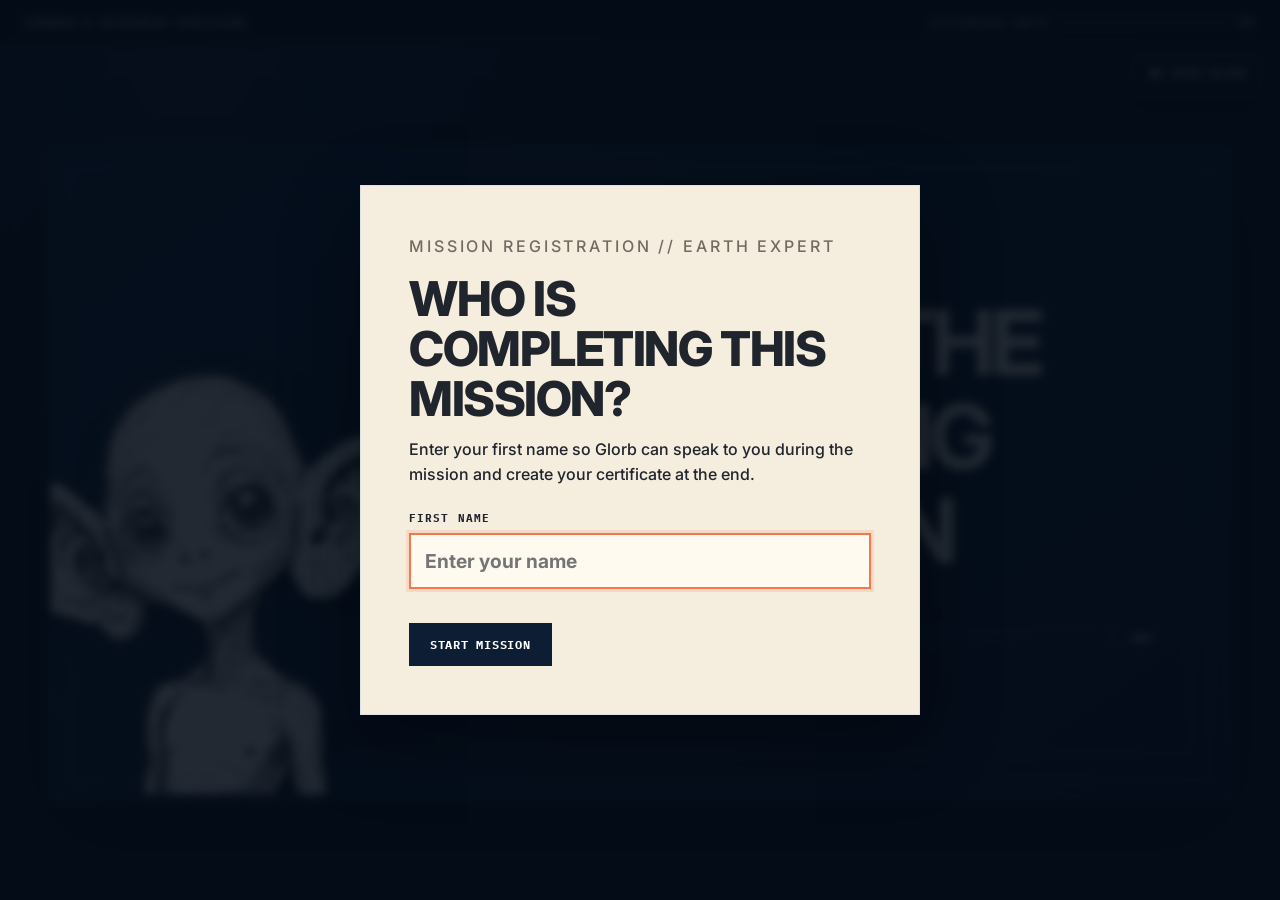
==== commit 8ee57039: "Revert "Add files via upload" This reverts commit fc69dc5e8bfc6ecc43a0bbfebbdf568f3cd443b3." ====
--- a/index.html
+++ b/index.html
@@ -1,128 +1,1025 @@
 <!doctype html>
 <html lang="en">
 <head>
-  <meta charset="utf-8" />
-  <meta name="viewport" content="width=device-width, initial-scale=1, viewport-fit=cover" />
-  <meta name="theme-color" content="#f4f1ea" />
-  <title>Glorb // Earth Field Notes</title>
-  <link rel="stylesheet" href="styles.css" />
-  <link rel="stylesheet" href="ux-overrides.css" />
+  <meta charset="utf-8">
+  <meta name="viewport" content="width=device-width, initial-scale=1">
+  <meta name="theme-color" content="#07111f">
+
+  <title>Glorb &amp; The Listening Mission</title>
+
+  <link rel="stylesheet" href="style.css?v=29">
+  <link rel="stylesheet" href="fixes.css?v=29">
+
+  <style id="mission-briefing-style">
+    /* Mission briefing uses the same two-column story layout as the other intro pages.
+       These rules only make the learning intention readable and responsive. */
+
+    #missionBriefingScreen .mission-briefing-shell{
+      overflow:hidden;
+    }
+
+    #missionBriefingScreen .mission-briefing-visual{
+      display:flex;
+      align-items:center;
+      justify-content:center;
+      min-height:620px;
+      padding:26px;
+    }
+
+    #missionBriefingScreen .mission-briefing-visual img{
+      display:block;
+      width:min(68%,420px);
+      height:auto;
+      max-height:500px;
+      object-fit:contain;
+      object-position:center center;
+      margin:auto;
+    }
+
+    #missionBriefingScreen .mission-briefing-panel{
+      min-height:620px;
+      display:flex;
+      flex-direction:column;
+      justify-content:center;
+    }
+
+    #missionBriefingScreen .mission-briefing-copy{
+      width:100%;
+      max-width:610px;
+      min-height:0;
+      margin:20px 0 26px;
+      padding:0;
+      white-space:normal !important;
+    }
+
+    #missionBriefingScreen .mission-intention{
+      display:block;
+      margin:0 0 28px;
+      padding:0;
+      white-space:normal !important;
+      font:500 clamp(1rem,1.8vw,1.32rem)/1.65 "IBM Plex Mono", monospace;
+      color:#262a31;
+      text-align:left;
+    }
+
+    #missionBriefingScreen .mission-intention strong{
+      display:inline;
+      font-weight:800;
+    }
+
+    #missionBriefingScreen .mission-success-box{
+      width:100%;
+      margin:0 0 2px;
+      padding:20px 22px;
+      border-left:4px solid #f4784a;
+      background:rgba(244,120,74,.09);
+      color:#20242d;
+      white-space:normal !important;
+    }
+
+    #missionBriefingScreen .mission-success-box > span{
+      display:block;
+      margin:0 0 14px;
+      font:800 .72rem/1.4 "IBM Plex Mono", monospace;
+      letter-spacing:.1em;
+    }
+
+    #missionBriefingScreen .mission-success-box ul{
+      display:grid;
+      gap:10px;
+      margin:0;
+      padding:0;
+      list-style:none;
+    }
+
+    #missionBriefingScreen .mission-success-box li{
+      position:relative;
+      margin:0;
+      padding-left:27px;
+      white-space:normal !important;
+      font:650 clamp(.95rem,1.35vw,1.08rem)/1.45 Inter,Arial,sans-serif;
+    }
+
+    #missionBriefingScreen .mission-success-box li::before{
+      content:"✓";
+      position:absolute;
+      left:0;
+      top:0;
+      color:#f4784a;
+      font-weight:900;
+    }
+
+    #missionBriefingScreen #beginTrainingBtn{
+      margin-top:0;
+    }
+
+    @media (max-width:900px){
+      #missionBriefingScreen .story-shell{
+        grid-template-columns:1fr !important;
+      }
+
+      #missionBriefingScreen .mission-briefing-visual{
+        min-height:280px !important;
+        max-height:340px;
+        padding:20px !important;
+      }
+
+      #missionBriefingScreen .mission-briefing-visual img{
+        width:min(56%,280px);
+        max-height:280px;
+      }
+
+      #missionBriefingScreen .mission-briefing-panel{
+        min-height:auto !important;
+        padding:30px 24px 34px !important;
+      }
+
+      #missionBriefingScreen .mission-briefing-copy{
+        max-width:none;
+        margin:18px 0 22px;
+      }
+    }
+
+    @media (max-width:600px){
+      #missionBriefingScreen .mission-briefing-visual{
+        min-height:220px !important;
+        max-height:260px;
+        padding:16px 16px 6px !important;
+      }
+
+      #missionBriefingScreen .mission-briefing-visual img{
+        width:min(60%,215px);
+        max-height:210px;
+      }
+
+      #missionBriefingScreen .mission-briefing-panel{
+        padding:24px 19px 30px !important;
+      }
+
+      #missionBriefingScreen .mission-briefing-copy{
+        margin:16px 0 20px;
+      }
+
+      #missionBriefingScreen .mission-success-box{
+        padding:16px 17px;
+      }
+    }
+  </style>
+
 </head>
+
 <body>
-  <div class="app" id="app">
-    <header class="topbar">
-      <div class="topbar__identity">
-        <div class="brand" aria-label="Glorb Earth Field Notes">
-          <span class="brand__dot" aria-hidden="true"></span>
-          <span>GLORB // EARTH FIELD NOTES</span>
-        </div>
-        <button class="student-chip" id="studentChip" type="button" hidden>
-          <span>RESEARCHER</span>
-          <strong id="studentChipName"></strong>
-        </button>
+
+  <!-- STUDENT-CONTROLLED READ ALOUD -->
+  <button
+    id="readAloudBtn"
+    class="read-aloud-btn"
+    type="button"
+    aria-label="Read this screen aloud"
+    aria-pressed="false"
+    title="Read this screen aloud"
+  >
+    <svg
+      class="speaker-svg"
+      viewBox="0 0 24 24"
+      aria-hidden="true"
+      focusable="false"
+    >
+      <path
+        d="M4 9v6h4l5 4V5L8 9H4Zm12.5 3a4.5 4.5 0 0 0-2.1-3.8v7.6A4.5 4.5 0 0 0 16.5 12Zm0-8.2v2.1a7 7 0 0 1 0 12.2v2.1a9 9 0 0 0 0-16.4Z"
+        fill="currentColor"
+      />
+    </svg>
+
+    <span class="read-label">READ ALOUD</span>
+  </button>
+
+  <div class="stars" aria-hidden="true"></div>
+  <div class="scanlines" aria-hidden="true"></div>
+
+  <header class="topbar">
+    <div class="brand">ZORBAX-9 RESEARCH DIVISION</div>
+
+    <div class="progress-wrap" aria-label="Mission progress">
+      <span>LISTENING DATA</span>
+
+      <div class="progress">
+        <div id="progressFill"></div>
       </div>
 
-      <div class="topbar__tools">
-        <button class="icon-button topbar-tool" id="transcriptBtn" type="button" aria-label="Show page transcript" aria-expanded="false" title="Show transcript">
-          <svg viewBox="0 0 24 24" aria-hidden="true"><path d="M5 5h14M5 9h14M5 13h9M5 17h11"/></svg>
-          <span>TEXT</span>
-        </button>
-        <button class="icon-button topbar-tool" id="speakBtn" type="button" aria-label="Read this page aloud" aria-pressed="false" title="Read this page aloud">
-          <svg class="speaker-icon" viewBox="0 0 24 24" aria-hidden="true"><path d="M4 10v4h4l5 4V6L8 10H4Z"/><path d="M16 9c1 .8 1.5 1.8 1.5 3S17 14.2 16 15M18.5 6.7c1.8 1.4 2.8 3.2 2.8 5.3s-1 4-2.8 5.3"/></svg>
-          <svg class="stop-icon" viewBox="0 0 24 24" aria-hidden="true"><rect x="7" y="7" width="10" height="10" rx="1"/></svg>
-          <span>READ</span>
-        </button>
+      <strong id="progressText">0%</strong>
+    </div>
+  </header>
+
+
+  <main id="app">
+
+    <!-- ======================================================
+         OPENING
+    ======================================================= -->
+    <section class="screen active" id="bootScreen">
+      <div class="terminal shell">
+
+        <div class="boot-character" aria-hidden="true">
+          <img
+            src="assets/glorb-aug26-refresh/aug26-glorb-portrait-friendly.png"
+            alt=""
+          >
+        </div>
+
+        <div class="boot-copy">
+
+          <p class="eyebrow">INCOMING TRANSMISSION</p>
+
+          <h1>
+            GLORB &amp; THE<br>
+            LISTENING MISSION
+          </h1>
+
+          <div class="signal-row">
+            <span>SIGNAL</span>
+
+            <div class="signal-track">
+              <div id="signalFill"></div>
+            </div>
+
+            <strong id="signalPercent">0%</strong>
+          </div>
+
+          <p id="bootText" class="mono">
+            Searching 47 light years of classroom space…
+          </p>
+
+          <button
+            id="startBtn"
+            class="button primary hidden"
+            type="button"
+          >
+            OPEN TRANSMISSION
+          </button>
+
+        </div>
+
       </div>
-    </header>
-
-    <main class="viewer" aria-live="polite">
-      <div class="viewer__meta">
-        <span id="pageKicker">FLIGHT RECORDER</span>
-        <span id="pageCounter">01 / 11</span>
+    </section>
+
+
+    <!-- ======================================================
+         STORY
+    ======================================================= -->
+    <section class="screen" id="storyScreen">
+      <div class="story-shell shell">
+
+        <div class="story-visual">
+          <img
+            id="storyGlorb"
+            src="assets/glorb-aug26-refresh/aug26-glorb-portrait-friendly.png"
+            alt="Glorb"
+          >
+        </div>
+
+        <article class="dialogue-panel">
+
+          <p class="eyebrow dark">
+            FIRST CONTACT // EARTH CLASSROOM
+          </p>
+
+          <div class="speaker">
+            GLORB
+          </div>
+
+          <div
+            id="dialogueText"
+            class="dialogue-text"
+            aria-live="polite"
+          ></div>
+
+          <button
+            id="nextDialogue"
+            class="button ink"
+            type="button"
+          >
+            CONTINUE
+          </button>
+
+        </article>
+
       </div>
-
-      <section class="page-task" id="pageTask" aria-live="polite">
-        <div class="page-task__step" id="pageTaskStep" aria-hidden="true">1</div>
-        <div class="page-task__copy">
-          <span class="page-task__eyebrow" id="pageTaskEyebrow">YOUR TASK</span>
-          <strong id="pageTaskTitle">READ OR LISTEN</strong>
-          <p id="pageTaskText">Follow Glorb's story, then press Next.</p>
-          <div class="page-task__progress" id="pageTaskProgress" hidden></div>
-        </div>
-        <div class="page-task__actions">
-          <button class="page-task__button" id="pageZoomBtn" type="button">ZOOM PAGE +</button>
-          <button class="page-task__button page-task__button--dark" id="pageReadBtn" type="button">READ ALOUD ▶</button>
-        </div>
-      </section>
-
-      <section class="page-shell" id="pageShell">
-        <div class="page-stage" id="pageStage">
-          <img class="comic-page" id="comicPage" alt="" draggable="false" />
-          <div class="activity-stage" id="activityStage" hidden></div>
-          <div class="hotspot-layer" id="hotspotLayer" aria-label="Interactive areas"></div>
-          <button class="page-tap page-tap--left" id="tapPrev" type="button" aria-label="Previous page"></button>
-          <button class="page-tap page-tap--right" id="tapNext" type="button" aria-label="Next page"></button>
-        </div>
-
-        <div class="interaction-note" id="interactionNote" hidden>
-          <span class="interaction-note__pulse" aria-hidden="true"></span>
-          <span id="interactionNoteText">THIS PAGE HAS CLICKABLE FIELD NOTES.</span>
-        </div>
-      </section>
-
-      <nav class="pager" aria-label="Comic navigation">
-        <button class="pager__button" id="prevBtn" type="button">
-          <span aria-hidden="true">←</span><span>BACK</span>
-        </button>
-        <div class="pager__dots" id="pagerDots" aria-hidden="true"></div>
-        <button class="pager__button pager__button--next" id="nextBtn" type="button">
-          <span id="nextLabel">NEXT</span><span aria-hidden="true">→</span>
-        </button>
-      </nav>
-
-      <p class="keyboard-hint">USE ← → KEYS, SWIPE, OR CLICK THE PAGE EDGES</p>
-    </main>
-
-    <aside class="transcript" id="transcriptPanel" aria-hidden="true">
-      <div class="transcript__head">
-        <div>
-          <span class="transcript__eyebrow">PAGE TRANSCRIPT</span>
-          <h2 id="transcriptTitle">FLIGHT RECORDER</h2>
-        </div>
-        <button class="icon-button icon-button--small" id="closeTranscriptBtn" type="button" aria-label="Close transcript">
-          <svg viewBox="0 0 24 24" aria-hidden="true"><path d="m6 6 12 12M18 6 6 18"/></svg>
-        </button>
+    </section>
+
+
+    <!-- ======================================================
+         MISSION BRIEFING / LEARNING INTENTION
+    ======================================================= -->
+    <section class="screen" id="missionBriefingScreen">
+      <div class="story-shell shell mission-briefing-shell">
+
+        <div class="story-visual mission-briefing-visual">
+          <img
+            src="assets/glorb-aug26-refresh/aug26-glorb-pointing-up.png"
+            alt="Glorb presenting the listening mission"
+          >
+        </div>
+
+        <article class="dialogue-panel mission-briefing-panel">
+
+          <p class="eyebrow dark">
+            MISSION BRIEFING // ACTIVE LISTENING
+          </p>
+
+          <div class="speaker">
+            LEARNING INTENTION
+          </div>
+
+          <div class="mission-briefing-copy">
+            <p class="mission-intention">We are learning how to use our <strong>eyes, ears, body and words</strong> to show someone we are listening.</p>
+
+            <div class="mission-success-box">
+              <span>BY THE END OF THIS MISSION, YOU CAN:</span>
+              <ul>
+                <li>recognise active listening</li>
+                <li>show a listening body</li>
+                <li>choose what to do in a conversation</li>
+              </ul>
+            </div>
+          </div>
+
+          <button
+            id="beginTrainingBtn"
+            class="button ink"
+            type="button"
+          >
+            BEGIN TRAINING
+          </button>
+
+        </article>
+
       </div>
-      <p id="transcriptText"></p>
-      <button class="transcript__read" id="transcriptSpeakBtn" type="button">READ THIS ALOUD</button>
-    </aside>
-
-    <div class="modal" id="detailModal" aria-hidden="true" role="dialog" aria-modal="true" aria-labelledby="modalTitle">
-      <button class="modal__backdrop" id="modalBackdrop" type="button" aria-label="Close detail"></button>
-      <div class="modal__card">
-        <header class="modal__header">
+    </section>
+
+
+    <!-- ======================================================
+         TEACHING CARDS
+    ======================================================= -->
+    <section class="screen" id="learnScreen">
+      <div class="lesson-shell shell">
+
+        <header class="section-header">
+
           <div>
-            <span class="modal__eyebrow" id="modalEyebrow">GLORB FIELD NOTE</span>
-            <h2 id="modalTitle">DETAIL</h2>
-          </div>
-          <div class="modal__actions">
-            <button class="icon-button icon-button--small" id="modalSpeakBtn" type="button" aria-label="Read detail aloud" title="Read aloud">
-              <svg viewBox="0 0 24 24" aria-hidden="true"><path d="M4 10v4h4l5 4V6L8 10H4Z"/><path d="M16 9c1 .8 1.5 1.8 1.5 3S17 14.2 16 15M18.5 6.7c1.8 1.4 2.8 3.2 2.8 5.3s-1 4-2.8 5.3"/></svg>
+            <p class="eyebrow">RESEARCH BRIEFING</p>
+            <h2>WHAT ACTIVE LISTENING MEANS</h2>
+          </div>
+
+          <div class="counter">
+            CARD <span id="cardCount">1</span> / 12
+          </div>
+
+        </header>
+
+
+        <div class="teaching-stage">
+
+          <article class="research-card">
+
+            <div class="research-card-visual">
+              <img
+                id="teachingImage"
+                src="assets/listening/22.webp"
+                alt=""
+              >
+            </div>
+
+
+            <div class="research-card-copy">
+
+              <p class="eyebrow dark">
+                ACTIVE LISTENING // RESEARCH CARD
+              </p>
+
+              <h3 id="teachingTitle">
+                Eye Contact
+              </h3>
+
+              <p
+                id="teachingMeaning"
+                class="skill-meaning"
+              ></p>
+
+
+              <div class="why-box">
+                <strong>WHY IT HELPS</strong>
+                <p id="teachingWhy"></p>
+              </div>
+
+            </div>
+
+          </article>
+
+
+          <aside
+            id="glorbAnnotation"
+            class="glorb-annotation"
+            aria-live="polite"
+          >
+
+            <img
+              id="teachingGlorbImage"
+              src="assets/glorb-aug26-refresh/aug26-glorb-attentive-portrait.png"
+              alt="Glorb adding a field note"
+            >
+
+            <div class="glorb-scribble">
+              <span>GLORB // FIELD NOTE</span>
+              <p id="teachingGlorb"></p>
+            </div>
+
+          </aside>
+
+        </div>
+
+
+        <div class="teaching-footer">
+
+          <p class="teaching-hint mono">
+            Read the research card. Glorb will add his own note.
+          </p>
+
+          <div class="button-row">
+
+            <button
+              id="prevCard"
+              class="button ghost"
+              type="button"
+            >
+              BACK
             </button>
-            <button class="icon-button icon-button--small" id="modalCloseBtn" type="button" aria-label="Close detail">
-              <svg viewBox="0 0 24 24" aria-hidden="true"><path d="m6 6 12 12M18 6 6 18"/></svg>
+
+            <button
+              id="nextCard"
+              class="button primary"
+              type="button"
+            >
+              NEXT CARD
             </button>
-          </div>
+
+          </div>
+
+        </div>
+
+      </div>
+    </section>
+
+
+    <!-- ======================================================
+         MISSION CONTROL
+    ======================================================= -->
+    <section class="screen" id="missionHub">
+      <div class="hub shell">
+
+        <header class="section-header">
+
+          <div>
+            <p class="eyebrow">EARTH EXPERT CONSOLE</p>
+            <h2>LISTENING MISSION</h2>
+          </div>
+
+          <div class="scorebox">
+            RESEARCH POINTS
+            <strong id="score">0 / 300</strong>
+          </div>
+
         </header>
-        <div class="modal__visual" id="modalVisual"></div>
-        <p class="modal__caption" id="modalCaption"></p>
+
+
+        <div class="mission-grid">
+
+          <button
+            class="mission-card available"
+            data-target="sortScreen"
+            type="button"
+          >
+            <span>01</span>
+            <strong>SORT ACTIVITY</strong>
+            <em id="m1Status">AVAILABLE</em>
+          </button>
+
+
+          <button
+            class="mission-card locked"
+            data-target="bodyScreen"
+            type="button"
+            disabled
+          >
+            <span>02</span>
+            <strong>BODY CALIBRATION</strong>
+            <em id="m2Status">LOCKED</em>
+          </button>
+
+
+          <button
+            class="mission-card locked"
+            data-target="applyScreen"
+            type="button"
+            disabled
+          >
+            <span>03</span>
+            <strong>HELP GLORB TRY AGAIN</strong>
+            <em id="m3Status">LOCKED</em>
+          </button>
+
+        </div>
+
       </div>
-    </div>
-
-    <div class="toast" id="toast" role="status" aria-live="polite"></div>
-  </div>
-
-  <script src="script.js"></script>
-  <script src="ux-enhancer.js"></script>
+    </section>
+
+
+    <!-- ======================================================
+         MISSION 01 — SORT ACTIVITY
+    ======================================================= -->
+    <section class="screen activity-screen" id="sortScreen">
+      <div class="game-shell shell">
+
+        <header class="activity-titlebar">
+          <span class="activity-dot"></span>
+          <strong>SORT ACTIVITY</strong>
+          <span class="activity-rule"></span>
+        </header>
+
+
+        <div class="activity-intro">
+
+          <img
+            src="assets/glorb-aug26-refresh/aug26-glorb-attentive-portrait.png"
+            alt="Glorb"
+          >
+
+          <p>
+            <strong>GLORB:</strong><br>
+
+            I need your help understanding human listening.
+            I have discovered it can
+            <b class="looks-word">look like</b>,
+            <b class="sounds-word">sound like</b> and
+            <b class="feels-word">feel like</b> different things.
+
+            Can you help me sort each option into the correct category?
+          </p>
+
+        </div>
+
+
+        <div
+          class="listening-sort"
+          aria-label="Sort listening behaviours into looks like, sounds like and feels like"
+        >
+
+          <section
+            class="listening-category looks"
+            data-bucket="looks"
+          >
+
+            <div class="category-header"><strong>LOOKS LIKE</strong><span>What we see with our eyes.</span></div>
+
+            <div class="drop-items">
+              <span class="drop-placeholder">
+                DRAG CARDS HERE
+              </span>
+            </div>
+
+          </section>
+
+
+          <section
+            class="listening-category sounds"
+            data-bucket="sounds"
+          >
+
+            <div class="category-header"><strong>SOUNDS LIKE</strong><span>What we hear with our ears.</span></div>
+
+            <div class="drop-items">
+              <span class="drop-placeholder">
+                DRAG CARDS HERE
+              </span>
+            </div>
+
+          </section>
+
+
+          <section
+            class="listening-category feels"
+            data-bucket="feels"
+          >
+
+            <div class="category-header"><strong>FEELS LIKE</strong><span>What we feel in our heart and body.</span></div>
+
+            <div class="drop-items">
+              <span class="drop-placeholder">
+                DRAG CARDS HERE
+              </span>
+            </div>
+
+          </section>
+
+        </div>
+
+
+        <div class="bank-heading">
+          DRAG THE OPTIONS BELOW INTO THE CORRECT CATEGORY ↗
+        </div>
+
+
+        <div
+          id="sortBank"
+          class="visual-card-bank"
+        ></div>
+
+
+        <div class="activity-footer">
+
+          <button
+            class="back-button hubBtn"
+            type="button"
+          >
+            ← &nbsp; BACK TO MISSION
+          </button>
+
+          <div
+            id="sortFeedback"
+            class="activity-feedback"
+            aria-live="polite"
+          >
+            Sort each listening behaviour into the correct category.
+          </div>
+
+          <button
+            id="checkSort"
+            class="check-button"
+            type="button"
+            disabled
+          >
+            CHECK MY ANSWERS ✓
+          </button>
+
+        </div>
+
+      </div>
+    </section>
+
+
+    <!-- ======================================================
+         MISSION 02 — BODY CALIBRATION
+    ======================================================= -->
+    <section class="screen activity-screen" id="bodyScreen">
+      <div class="game-shell shell">
+
+        <header class="activity-titlebar">
+          <span class="activity-dot"></span>
+          <strong>BODY CALIBRATION</strong>
+          <span class="activity-rule"></span>
+        </header>
+
+
+        <div class="activity-intro body-intro">
+
+          <img
+            src="assets/glorb-aug26-refresh/aug26-glorb-attentive-portrait.png"
+            alt="Glorb"
+          >
+
+          <p>
+            <strong>GLORB:</strong><br>
+
+            I need your help understanding my body when I am listening.
+            Which positions help me listen well?
+
+            Drag and drop the options to the correct spots.
+          </p>
+
+        </div>
+
+
+        <div class="body-layout">
+
+          <div
+            class="body-map"
+            aria-label="Glorb body calibration diagram"
+          >
+
+            <img
+              src="assets/glorb/body-calibration-upright.webp"
+              alt="Glorb with seven empty listening-body boxes"
+            >
+
+
+            <div
+              class="body-zone head"
+              data-part="head"
+            >
+              <span>HEAD</span>
+              <small></small>
+            </div>
+
+
+            <div
+              class="body-zone eyes"
+              data-part="eyes"
+            >
+              <span>EYES</span>
+              <small></small>
+            </div>
+
+
+            <div
+              class="body-zone ears"
+              data-part="ears"
+            >
+              <span>EARS</span>
+              <small></small>
+            </div>
+
+
+            <div
+              class="body-zone mouth"
+              data-part="mouth"
+            >
+              <span>MOUTH</span>
+              <small></small>
+            </div>
+
+
+            <div
+              class="body-zone body"
+              data-part="body"
+            >
+              <span>BODY</span>
+              <small></small>
+            </div>
+
+
+            <div
+              class="body-zone hands"
+              data-part="hands"
+            >
+              <span>HANDS</span>
+              <small></small>
+            </div>
+
+
+            <div
+              class="body-zone feet"
+              data-part="feet"
+            >
+              <span>FEET</span>
+              <small></small>
+            </div>
+
+          </div>
+
+
+          <aside class="body-bank">
+
+            <h3>▸ DRAG THE OPTIONS BELOW</h3>
+
+            <p>
+              Drag an instruction into the matching body-part box,
+              or tap an instruction and then tap the box.
+            </p>
+
+            <div id="bodyCards"></div>
+
+          </aside>
+
+        </div>
+
+
+        <div class="activity-footer">
+
+          <button
+            class="back-button hubBtn"
+            type="button"
+          >
+            ← &nbsp; BACK TO MISSION
+          </button>
+
+          <div
+            id="bodyFeedback"
+            class="activity-feedback"
+            aria-live="polite"
+          >
+            Seven body parts need listening instructions.
+          </div>
+
+          <button
+            id="checkBody"
+            class="check-button"
+            type="button"
+            disabled
+          >
+            CHECK MY ANSWERS ✓
+          </button>
+
+        </div>
+
+      </div>
+    </section>
+
+
+    <!-- ======================================================
+         MISSION 03 — HELP GLORB TRY AGAIN
+    ======================================================= -->
+    <section class="screen activity-screen" id="applyScreen">
+      <div class="game-shell shell">
+
+        <header class="activity-titlebar">
+          <span class="activity-dot"></span>
+          <strong>HELP GLORB TRY AGAIN</strong>
+          <span class="activity-rule"></span>
+        </header>
+
+
+        <div class="apply-scenario">
+
+          <img
+            src="assets/glorb-aug26-refresh/aug26-glorb-thinking-closeup.png"
+            alt="Glorb looking unsure"
+          >
+
+          <div>
+
+            <p class="speaker">
+              GLORB
+            </p>
+
+            <p>
+              “Pip is coming back. Their dog is still sick.
+              I have one cloud fact ready, but I now suspect
+              this is not the correct moment.
+
+              What should I do?”
+            </p>
+
+          </div>
+
+        </div>
+
+
+        <h3 class="instruction">
+          Choose the four actions Glorb should use.
+        </h3>
+
+
+        <div
+          id="actionChoices"
+          class="choice-grid"
+        ></div>
+
+
+        <div class="activity-footer">
+
+          <button
+            class="back-button hubBtn"
+            type="button"
+          >
+            ← &nbsp; BACK TO MISSION
+          </button>
+
+          <div
+            id="actionFeedback"
+            class="activity-feedback"
+            aria-live="polite"
+          >
+            Select four actions.
+          </div>
+
+          <button
+            id="checkActions"
+            class="check-button"
+            type="button"
+            disabled
+          >
+            CHECK MY PLAN ✓
+          </button>
+
+        </div>
+
+
+        <div
+          id="replyStage"
+          class="reply-stage hidden"
+        >
+
+          <h3>
+            Now choose Glorb's best reply.
+          </h3>
+
+          <div
+            id="replyChoices"
+            class="choice-grid replies"
+          ></div>
+
+          <button
+            id="checkReply"
+            class="check-button"
+            type="button"
+            disabled
+          >
+            SEND REPLY ✓
+          </button>
+
+        </div>
+
+      </div>
+    </section>
+
+
+    <!-- ======================================================
+         FINAL
+    ======================================================= -->
+    <section class="screen" id="finalScreen">
+      <div class="story-shell shell">
+
+        <div class="story-visual final-visual">
+
+          <img
+            src="assets/glorb-aug26-refresh/aug26-glorb-understanding-thumbs-up.png"
+            alt="Glorb smiling"
+          >
+
+        </div>
+
+
+        <article class="dialogue-panel final-paper">
+
+          <p class="eyebrow dark">
+            FINAL INCIDENT REPORT
+          </p>
+
+          <h2>
+            GLORB TRIES AGAIN
+          </h2>
+
+          <p>
+            <strong>Glorb:</strong>
+            “Pip, I would like to try that conversation again.
+            I am facing you. I will wait until you finish.
+            Is your dog feeling better?”
+          </p>
+
+          <p>
+            <strong>Pip:</strong>
+            “A little. Thanks for asking.”
+          </p>
+<button
+            id="restartBtn"
+            class="button ink"
+            type="button"
+          >
+            REPLAY MISSION
+          </button>
+
+        </article>
+
+      </div>
+    </section>
+
+  </main>
+
+  <script src="script.js?v=29"></script>
+  <script src="fixes.js?v=30"></script>
+
+  <script id="mission-briefing-flow">
+    (() => {
+      const nextDialogueBtn = document.getElementById('nextDialogue');
+      const beginTrainingBtn = document.getElementById('beginTrainingBtn');
+
+      /*
+        After Glorb asks the Earth Expert for help,
+        show the Learning Intention before the research cards.
+        This runs after script.js and fixes.js so it becomes
+        the final navigation behaviour.
+      */
+      if (nextDialogueBtn) {
+        nextDialogueBtn.onclick = () => {
+          if (dialogueIndex < dialogue.length - 1) {
+            dialogueIndex += 1;
+            runDialogue();
+          } else {
+            setProgress(12);
+            show('missionBriefingScreen');
+          }
+        };
+      }
+
+      if (beginTrainingBtn) {
+        beginTrainingBtn.onclick = () => {
+          setProgress(15);
+          show('learnScreen');
+          renderTeaching();
+        };
+      }
+    })();
+  </script>
+
 </body>
-</html>
+</html>
--- a/style.css
+++ b/style.css
@@ -0,0 +1,2620 @@
+@import url('https://fonts.googleapis.com/css2?family=IBM+Plex+Mono:wght@400;500;600;700&family=Inter:wght@500;650;750;850&display=swap');
+
+:root{
+  --space:#07111f;
+  --navy:#0c1d34;
+  --navy2:#132946;
+
+  --paper:#f4ecdc;
+  --ink:#262a31;
+
+  --orange:#ef7444;
+  --cyan:#6bd7dc;
+
+  --blue:#8ab9df;
+  --green:#9bb774;
+  --yellow:#ebb64b;
+
+  --good:#8fc6a6;
+  --bad:#ce7070;
+
+  --white:#f7f6f1;
+}
+
+
+*{
+  box-sizing:border-box;
+}
+
+
+html,
+body{
+  margin:0;
+  min-height:100%;
+  background:var(--space);
+  color:var(--white);
+  font-family:Inter,Arial,sans-serif;
+}
+
+
+body{
+  overflow-x:hidden;
+
+  background:
+    radial-gradient(
+      circle at 15% 8%,
+      rgba(77,121,177,.16),
+      transparent 28rem
+    ),
+    #07111f;
+}
+
+
+button{
+  font:inherit;
+}
+
+
+.hidden{
+  display:none!important;
+}
+
+
+.hidden-card{
+  visibility:hidden!important;
+  pointer-events:none!important;
+}
+
+
+/* =========================================================
+   BACKGROUND
+========================================================= */
+
+.stars{
+  position:fixed;
+  inset:0;
+  pointer-events:none;
+  opacity:.18;
+
+  background-image:
+    radial-gradient(
+      circle,
+      #fff 0 1px,
+      transparent 1.5px
+    );
+
+  background-size:
+    110px 110px;
+}
+
+
+.scanlines{
+  position:fixed;
+  inset:0;
+
+  pointer-events:none;
+  z-index:50;
+  opacity:.035;
+
+  background:
+    repeating-linear-gradient(
+      to bottom,
+      transparent 0,
+      transparent 3px,
+      #fff 4px
+    );
+}
+
+
+/* =========================================================
+   TOP BAR
+========================================================= */
+
+.topbar{
+  position:fixed;
+  left:0;
+  right:0;
+  top:0;
+  z-index:30;
+
+  display:flex;
+  justify-content:space-between;
+  align-items:center;
+  gap:20px;
+
+  padding:
+    12px 24px;
+
+  background:
+    rgba(5,13,27,.93);
+
+  border-bottom:
+    1px solid rgba(255,255,255,.14);
+
+  backdrop-filter:
+    blur(10px);
+}
+
+
+.brand,
+.progress-wrap{
+  font:
+    600 .68rem
+    "IBM Plex Mono",
+    monospace;
+
+  letter-spacing:
+    .14em;
+}
+
+
+.progress-wrap{
+  display:flex;
+  align-items:center;
+  gap:10px;
+
+  color:#c5d4e8;
+}
+
+
+.progress{
+  width:170px;
+  height:8px;
+
+  border:
+    1px solid rgba(255,255,255,.32);
+
+  padding:1px;
+}
+
+
+.progress div{
+  height:100%;
+  width:0;
+
+  background:
+    var(--cyan);
+
+  transition:
+    width .35s ease;
+}
+
+
+/* =========================================================
+   SCREENS
+========================================================= */
+
+.screen{
+  display:none;
+
+  min-height:
+    100vh;
+
+  padding:
+    76px
+    clamp(14px,3vw,44px)
+    28px;
+
+  align-items:center;
+  justify-content:center;
+}
+
+
+.screen.active{
+  display:flex;
+
+  animation:
+    screenIn .35s ease both;
+}
+
+
+.activity-screen{
+  align-items:flex-start;
+}
+
+
+@keyframes screenIn{
+  from{
+    opacity:0;
+    transform:
+      translateY(8px);
+  }
+
+  to{
+    opacity:1;
+    transform:none;
+  }
+}
+
+
+.shell{
+  width:
+    min(1380px,100%);
+
+  border:
+    1px solid rgba(255,255,255,.18);
+
+  background:
+    linear-gradient(
+      145deg,
+      rgba(18,42,71,.97),
+      rgba(7,20,39,.99)
+    );
+
+  box-shadow:
+    0 28px 80px
+    rgba(0,0,0,.38);
+}
+
+
+/* =========================================================
+   TYPE
+========================================================= */
+
+.eyebrow{
+  font:
+    600 .7rem/1.4
+    "IBM Plex Mono",
+    monospace;
+
+  letter-spacing:
+    .18em;
+
+  color:#a8c8ee;
+}
+
+
+.eyebrow.dark{
+  color:#777269;
+}
+
+
+h1,
+h2,
+h3{
+  margin:
+    .25em 0 .55em;
+
+  line-height:1.05;
+}
+
+
+h1{
+  font-size:
+    clamp(
+      2.7rem,
+      7vw,
+      5.8rem
+    );
+
+  letter-spacing:
+    -.055em;
+}
+
+
+h2{
+  font-size:
+    clamp(
+      2rem,
+      4.2vw,
+      3.8rem
+    );
+
+  letter-spacing:
+    -.04em;
+}
+
+
+h3{
+  font-size:
+    clamp(
+      1.2rem,
+      2vw,
+      1.8rem
+    );
+}
+
+
+.mono{
+  font-family:
+    "IBM Plex Mono",
+    monospace;
+
+  color:#c7d3e4;
+}
+
+
+/* =========================================================
+   BUTTONS
+========================================================= */
+
+.button,
+.check-button,
+.back-button{
+  border:0;
+  cursor:pointer;
+
+  font:
+    700 .76rem
+    "IBM Plex Mono",
+    monospace;
+
+  letter-spacing:
+    .06em;
+
+  transition:
+    .18s ease;
+}
+
+
+.button:hover:not(:disabled),
+.check-button:hover:not(:disabled),
+.back-button:hover{
+  transform:
+    translateY(-2px);
+}
+
+
+.button:disabled,
+.check-button:disabled{
+  opacity:.35;
+  cursor:not-allowed;
+}
+
+
+.button{
+  padding:
+    14px 21px;
+}
+
+
+.button.primary{
+  background:
+    var(--orange);
+
+  color:white;
+}
+
+
+.button.ink{
+  background:
+    var(--navy);
+
+  color:white;
+}
+
+
+.button.ghost{
+  background:
+    transparent;
+
+  color:
+    var(--navy);
+
+  border:
+    1px solid
+    rgba(16,29,53,.35);
+}
+
+
+/* =========================================================
+   BOOT
+========================================================= */
+
+.terminal{
+  width:min(1180px,100%);
+  min-height:650px;
+  padding:0;
+  position:relative;
+  overflow:hidden;
+
+  display:grid;
+  grid-template-columns:minmax(235px,.38fr) minmax(0,1fr);
+  align-items:center;
+
+  background:
+    linear-gradient(
+      145deg,
+      rgba(18,42,71,.98),
+      rgba(7,20,39,.99)
+    );
+}
+
+
+.terminal::before{
+  content:"";
+  position:absolute;
+  inset:18px;
+  border:1px solid rgba(255,255,255,.12);
+  pointer-events:none;
+}
+
+
+.terminal::after{
+  content:"";
+  position:absolute;
+  inset:44px 38px 44px 20%;
+  border:
+    1px solid
+    rgba(138,185,223,.14);
+  pointer-events:none;
+}
+
+
+.boot-character{
+  position:relative;
+  align-self:stretch;
+  z-index:2;
+
+  display:flex;
+  align-items:flex-end;
+  justify-content:center;
+
+  min-height:650px;
+  padding:34px 0 0 18px;
+}
+
+
+.boot-character::after{
+  content:"";
+  position:absolute;
+  left:22%;
+  right:-24%;
+  bottom:26px;
+  height:70px;
+
+  background:
+    radial-gradient(
+      ellipse at center,
+      rgba(0,0,0,.34),
+      transparent 68%
+    );
+
+  filter:blur(8px);
+  z-index:-1;
+}
+
+
+.boot-character img{
+  width:min(330px,112%);
+  max-height:620px;
+  object-fit:contain;
+  object-position:center bottom;
+
+  filter:
+    drop-shadow(
+      0 22px 22px
+      rgba(0,0,0,.34)
+    );
+}
+
+
+.boot-copy{
+  position:relative;
+  z-index:3;
+
+  padding:
+    clamp(42px,7vw,84px)
+    clamp(30px,6vw,80px)
+    clamp(42px,7vw,84px)
+    clamp(20px,3vw,42px);
+
+  text-align:center;
+}
+
+
+.boot-copy h1{
+  max-width:820px;
+  margin-left:auto;
+  margin-right:auto;
+}
+
+
+.signal-row{
+  display:grid;
+
+  grid-template-columns:
+    auto 1fr auto;
+
+  gap:14px;
+  align-items:center;
+
+  margin:
+    40px 0 18px;
+
+  font:
+    600 .75rem
+    "IBM Plex Mono",
+    monospace;
+}
+
+
+.signal-track{
+  height:14px;
+
+  border:
+    1px solid
+    rgba(255,255,255,.35);
+
+  padding:2px;
+}
+
+
+.signal-track div{
+  height:100%;
+  width:0;
+
+  background:
+    repeating-linear-gradient(
+      90deg,
+      var(--orange) 0 18px,
+      transparent 18px 22px
+    );
+}
+
+
+@media(max-width:820px){
+
+  .terminal{
+    grid-template-columns:1fr;
+    min-height:unset;
+  }
+
+
+  .terminal::after{
+    inset:32px;
+  }
+
+
+  .boot-character{
+    min-height:280px;
+    padding:28px 20px 0;
+    align-items:center;
+  }
+
+
+  .boot-character img{
+    width:min(230px,65vw);
+    max-height:280px;
+  }
+
+
+  .boot-copy{
+    padding:22px 24px 48px;
+  }
+}
+
+
+/* =========================================================
+   STORY
+========================================================= */
+
+.story-shell{
+  display:grid;
+
+  grid-template-columns:
+    minmax(360px,1.05fr)
+    minmax(420px,.95fr);
+
+  gap:0;
+  overflow:hidden;
+}
+
+
+.story-visual{
+  min-height:620px;
+
+  padding:26px;
+
+  display:flex;
+  align-items:center;
+  justify-content:center;
+
+  background:
+    radial-gradient(
+      circle at center,
+      rgba(107,215,220,.10),
+      transparent 55%
+    ),
+    rgba(4,15,30,.35);
+}
+
+
+.story-visual img{
+  width:100%;
+  height:100%;
+
+  max-height:
+    590px;
+
+  object-fit:
+    contain;
+
+  filter:
+    drop-shadow(
+      0 18px 18px
+      rgba(0,0,0,.28)
+    );
+}
+
+
+.story-visual.wide img{
+  max-width:100%;
+  max-height:560px;
+}
+
+
+.story-visual.close img{
+  max-width:520px;
+  max-height:540px;
+}
+
+
+.dialogue-panel{
+  min-height:
+    620px;
+
+  padding:
+    clamp(
+      30px,
+      5vw,
+      58px
+    );
+
+  display:flex;
+  flex-direction:column;
+  justify-content:center;
+
+  background:
+    var(--paper);
+
+  color:
+    var(--ink);
+
+  background-image:
+    repeating-linear-gradient(
+      0deg,
+      transparent 0 28px,
+      rgba(40,40,35,.035) 29px
+    );
+}
+
+
+.speaker{
+  font:
+    700 .74rem
+    "IBM Plex Mono",
+    monospace;
+
+  letter-spacing:
+    .15em;
+
+  color:#767168;
+}
+
+
+.dialogue-text{
+  min-height:300px;
+
+  font:
+    500
+    clamp(
+      1rem,
+      1.8vw,
+      1.32rem
+    )/1.7
+    "IBM Plex Mono",
+    monospace;
+
+  white-space:
+    pre-wrap;
+}
+
+
+.dialogue-panel .button{
+  align-self:flex-start;
+}
+
+
+/* =========================================================
+   TEACHING
+========================================================= */
+
+.lesson-shell,
+.hub,
+.game-shell{
+  padding:
+    clamp(
+      20px,
+      3.4vw,
+      42px
+    );
+}
+
+
+.section-header{
+  display:flex;
+  justify-content:space-between;
+  align-items:flex-start;
+
+  gap:18px;
+
+  padding-bottom:
+    18px;
+
+  border-bottom:
+    1px solid
+    rgba(255,255,255,.17);
+}
+
+
+.section-header h2{
+  margin-bottom:0;
+}
+
+
+.counter,
+.scorebox{
+  padding:
+    11px 14px;
+
+  border:
+    1px solid
+    rgba(255,255,255,.22);
+
+  font:
+    600 .7rem
+    "IBM Plex Mono",
+    monospace;
+}
+
+
+.teaching-stage{
+  position:relative;
+  margin-top:28px;
+  min-height:575px;
+  padding-bottom:88px;
+}
+
+
+.research-card{
+  min-height:500px;
+  display:grid;
+  grid-template-columns:minmax(300px,.9fr) minmax(380px,1.1fr);
+
+  overflow:hidden;
+
+  background:
+    var(--paper);
+
+  color:
+    var(--ink);
+
+  border:
+    1px solid
+    rgba(255,255,255,.16);
+
+  box-shadow:
+    0 28px 60px
+    rgba(0,0,0,.25);
+
+  background-image:
+    repeating-linear-gradient(
+      0deg,
+      transparent 0 29px,
+      rgba(40,40,35,.025) 30px
+    );
+}
+
+
+.research-card-visual{
+  min-height:500px;
+  padding:
+    clamp(22px,4vw,48px);
+
+  display:grid;
+  place-items:center;
+
+  border-right:
+    1px solid
+    rgba(38,42,49,.12);
+
+  background:
+    rgba(255,255,255,.20);
+}
+
+
+.research-card-visual img{
+  width:100%;
+  max-width:500px;
+  max-height:405px;
+
+  object-fit:contain;
+
+  filter:
+    drop-shadow(
+      0 10px 18px
+      rgba(20,20,16,.08)
+    );
+}
+
+
+.research-card-copy{
+  padding:
+    clamp(32px,5vw,68px);
+
+  display:flex;
+  flex-direction:column;
+  justify-content:center;
+}
+
+
+.research-card-copy h3{
+  margin-top:.22em;
+
+  font-size:
+    clamp(2rem,4vw,4rem);
+
+  letter-spacing:
+    -.045em;
+}
+
+
+.skill-meaning{
+  max-width:760px;
+
+  margin:
+    6px 0 24px;
+
+  font-size:
+    clamp(1.05rem,1.8vw,1.38rem);
+
+  line-height:1.58;
+}
+
+
+.why-box{
+  max-width:760px;
+
+  padding:
+    16px 20px;
+
+  border-left:
+    4px solid
+    var(--orange);
+
+  background:
+    rgba(239,116,68,.08);
+}
+
+
+.why-box strong{
+  font:
+    700 .72rem
+    "IBM Plex Mono",
+    monospace;
+
+  letter-spacing:.08em;
+}
+
+
+.why-box p{
+  margin:
+    8px 0 0;
+
+  line-height:1.55;
+}
+
+
+.glorb-annotation{
+  position:absolute;
+  right:
+    clamp(18px,4vw,62px);
+  bottom:0;
+  z-index:8;
+
+  width:
+    min(690px,62%);
+
+  display:grid;
+  grid-template-columns:
+    155px minmax(0,1fr);
+
+  gap:0;
+  align-items:end;
+
+  opacity:0;
+  transform:
+    translateY(28px)
+    rotate(-.5deg)
+    scale(.96);
+
+  pointer-events:none;
+
+  transition:
+    opacity .38s ease,
+    transform .5s
+    cubic-bezier(.2,.8,.2,1);
+}
+
+
+.glorb-annotation.is-visible{
+  opacity:1;
+
+  transform:
+    translateY(0)
+    rotate(-.5deg)
+    scale(1);
+}
+
+
+.glorb-annotation img{
+  width:170px;
+  max-height:210px;
+
+  object-fit:contain;
+  object-position:center bottom;
+
+  transform:
+    translate(18px,8px);
+
+  filter:
+    drop-shadow(
+      0 13px 16px
+      rgba(0,0,0,.22)
+    );
+}
+
+
+.glorb-scribble{
+  position:relative;
+
+  min-height:122px;
+
+  padding:
+    18px 24px 19px 54px;
+
+  color:
+    #272b31;
+
+  background:
+    #e8ddc5;
+
+  border:
+    1px solid
+    rgba(71,65,55,.22);
+
+  box-shadow:
+    0 12px 30px
+    rgba(0,0,0,.18);
+
+  transform:
+    rotate(-.8deg);
+}
+
+
+.glorb-scribble::before{
+  content:"↳";
+
+  position:absolute;
+  left:18px;
+  top:39px;
+
+  color:
+    var(--orange);
+
+  font:
+    700 1.65rem
+    "IBM Plex Mono",
+    monospace;
+}
+
+
+.glorb-scribble::after{
+  content:"";
+
+  position:absolute;
+  left:52px;
+  right:22px;
+  bottom:13px;
+
+  height:2px;
+
+  background:
+    linear-gradient(
+      90deg,
+      rgba(239,116,68,.48),
+      transparent 88%
+    );
+
+  transform:
+    rotate(-.4deg);
+}
+
+
+.glorb-scribble span{
+  display:block;
+
+  margin-bottom:8px;
+
+  color:#81776b;
+
+  font:
+    700 .64rem
+    "IBM Plex Mono",
+    monospace;
+
+  letter-spacing:.13em;
+}
+
+
+.glorb-scribble p{
+  margin:0;
+
+  font:
+    600
+    clamp(.92rem,1.45vw,1.12rem)/1.45
+    "Bradley Hand",
+    "Comic Sans MS",
+    "Segoe Print",
+    cursive;
+
+  letter-spacing:.01em;
+}
+
+
+.glorb-scribble p::after{
+  content:"|";
+  display:inline-block;
+  margin-left:2px;
+  color:var(--orange);
+
+  animation:
+    noteCursor .7s
+    steps(1)
+    infinite;
+}
+
+
+.glorb-annotation.note-complete
+.glorb-scribble p::after{
+  display:none;
+}
+
+
+@keyframes noteCursor{
+  0%,48%{opacity:1;}
+  49%,100%{opacity:0;}
+}
+
+
+.teaching-footer{
+  display:flex;
+  align-items:center;
+  justify-content:space-between;
+
+  gap:20px;
+
+  margin-top:14px;
+}
+
+
+.teaching-hint{
+  margin:0;
+  max-width:620px;
+
+  font-size:.74rem;
+  line-height:1.55;
+}
+
+
+.button-row{
+  display:flex;
+  justify-content:flex-end;
+
+  gap:12px;
+}
+
+
+@media(max-width:930px){
+
+  .teaching-stage{
+    padding-bottom:130px;
+  }
+
+
+  .research-card{
+    grid-template-columns:1fr;
+  }
+
+
+  .research-card-visual{
+    min-height:330px;
+    border-right:0;
+    border-bottom:
+      1px solid
+      rgba(38,42,49,.12);
+  }
+
+
+  .glorb-annotation{
+    width:min(720px,94%);
+    right:3%;
+  }
+}
+
+
+@media(max-width:620px){
+
+  .teaching-stage{
+    padding-bottom:198px;
+  }
+
+
+  .research-card-copy{
+    padding:28px 22px 56px;
+  }
+
+
+  .glorb-annotation{
+    grid-template-columns:88px 1fr;
+    width:96%;
+    right:2%;
+  }
+
+
+  .glorb-annotation img{
+    width:105px;
+    max-height:145px;
+    transform:
+      translate(10px,6px);
+  }
+
+
+  .glorb-scribble{
+    padding:
+      14px 16px
+      16px 36px;
+
+    min-height:116px;
+  }
+
+
+  .glorb-scribble::before{
+    left:10px;
+    top:35px;
+  }
+
+
+  .teaching-footer{
+    align-items:stretch;
+    flex-direction:column;
+  }
+
+
+  .teaching-footer .button-row{
+    justify-content:space-between;
+  }
+}
+
+
+/* =========================================================
+   MISSION HUB
+========================================================= */
+
+.objective{
+  margin:
+    22px 0;
+
+  padding:18px;
+
+  background:
+    var(--paper);
+
+  color:
+    var(--ink);
+}
+
+
+.objective strong{
+  font:
+    700 .72rem
+    "IBM Plex Mono",
+    monospace;
+}
+
+
+.mission-grid{
+  display:grid;
+
+  grid-template-columns:
+    repeat(3,1fr);
+
+  gap:14px;
+}
+
+
+.mission-card{
+  min-height:230px;
+
+  padding:22px;
+
+  display:flex;
+  flex-direction:column;
+
+  border:
+    1px solid
+    rgba(255,255,255,.2);
+
+  background:
+    rgba(255,255,255,.04);
+
+  color:white;
+
+  text-align:left;
+
+  cursor:pointer;
+}
+
+
+.mission-card span{
+  font:
+    600 2rem
+    "IBM Plex Mono",
+    monospace;
+
+  color:
+    var(--orange);
+}
+
+
+.mission-card strong{
+  margin-top:auto;
+
+  font-size:
+    1.3rem;
+}
+
+
+.mission-card em{
+  margin-top:11px;
+
+  font:
+    500 .68rem
+    "IBM Plex Mono",
+    monospace;
+
+  color:
+    #bac8da;
+}
+
+
+.mission-card.locked{
+  opacity:.35;
+  cursor:not-allowed;
+}
+
+
+.mission-card.complete{
+  border-color:
+    var(--good);
+
+  background:
+    rgba(143,198,166,.12);
+}
+
+
+/* =========================================================
+   ACTIVITY COMMON
+========================================================= */
+
+.activity-titlebar{
+  display:flex;
+  align-items:center;
+
+  gap:10px;
+
+  margin-bottom:14px;
+
+  font:
+    700 .72rem
+    "IBM Plex Mono",
+    monospace;
+
+  letter-spacing:
+    .06em;
+
+  color:
+    #b8d7fb;
+}
+
+
+.activity-dot{
+  width:7px;
+  height:7px;
+
+  border-radius:50%;
+
+  background:
+    #9ad6ff;
+}
+
+
+.activity-rule{
+  height:1px;
+  flex:1;
+
+  background:
+    rgba(255,255,255,.15);
+}
+
+
+.activity-intro{
+  display:grid;
+
+  grid-template-columns:
+    190px 1fr;
+
+  gap:18px;
+  align-items:center;
+
+  margin-bottom:16px;
+
+  padding:
+    14px 18px;
+
+  border:
+    1px solid
+    rgba(255,255,255,.2);
+
+  border-radius:14px;
+
+  background:
+    rgba(2,14,29,.42);
+}
+
+
+.activity-intro img{
+  width:100%;
+  height:150px;
+
+  object-fit:contain;
+}
+
+
+.activity-intro p{
+  margin:0;
+
+  font:
+    500
+    clamp(
+      .86rem,
+      1.5vw,
+      1.1rem
+    )/1.55
+    "IBM Plex Mono",
+    monospace;
+
+  color:
+    #f2f3f4;
+}
+
+
+.activity-intro p strong{
+  font-size:1.15em;
+
+  color:
+    #a8c8ee;
+}
+
+
+.looks-word{
+  color:#86c5ff;
+}
+
+
+.sounds-word{
+  color:#b5cd75;
+}
+
+
+.feels-word{
+  color:#ffc249;
+}
+
+
+.activity-footer{
+  margin-top:15px;
+
+  display:grid;
+
+  grid-template-columns:
+    auto 1fr auto;
+
+  gap:14px;
+  align-items:center;
+}
+
+
+.back-button,
+.check-button{
+  padding:
+    12px 16px;
+
+  background:
+    transparent;
+
+  color:
+    #b8d7fb;
+
+  border:
+    1px solid
+    rgba(255,255,255,.22);
+}
+
+
+.check-button{
+  color:
+    #c5d96d;
+
+  border-color:
+    rgba(197,217,109,.5);
+}
+
+
+.activity-feedback{
+  min-height:44px;
+
+  padding:
+    11px 14px;
+
+  border-left:
+    3px solid
+    var(--orange);
+
+  background:
+    rgba(0,0,0,.20);
+
+  font:
+    500 .7rem/1.4
+    "IBM Plex Mono",
+    monospace;
+
+  color:
+    #d4deea;
+}
+
+
+/* =========================================================
+   SORT ACTIVITY
+========================================================= */
+
+.listening-sort{
+  display:grid;
+
+  grid-template-columns:
+    repeat(
+      3,
+      minmax(0,1fr)
+    );
+
+  gap:12px;
+}
+
+
+.listening-category{
+  min-height:370px;
+
+  padding:10px;
+
+  border-radius:16px;
+
+  display:flex;
+  flex-direction:column;
+
+  overflow:hidden;
+
+  background:
+    var(--paper);
+}
+
+
+.listening-category.looks{
+  border:
+    4px solid
+    var(--blue);
+}
+
+
+.listening-category.sounds{
+  border:
+    4px solid
+    var(--green);
+}
+
+
+.listening-category.feels{
+  border:
+    4px solid
+    var(--yellow);
+}
+
+
+.listening-category > img{
+  width:100%;
+  height:185px;
+
+  object-fit:contain;
+}
+
+
+.drop-items{
+  flex:1;
+
+  min-height:155px;
+
+  margin-top:3px;
+  padding:8px;
+
+  display:flex;
+  flex-wrap:wrap;
+  gap:6px;
+
+  align-content:flex-start;
+
+  border:
+    2px dashed;
+}
+
+
+.looks .drop-items{
+  border-color:
+    var(--blue);
+}
+
+
+.sounds .drop-items{
+  border-color:
+    var(--green);
+}
+
+
+.feels .drop-items{
+  border-color:
+    var(--yellow);
+}
+
+
+.drop-placeholder{
+  margin:auto;
+
+  font:
+    600 .65rem
+    "IBM Plex Mono",
+    monospace;
+
+  letter-spacing:.05em;
+
+  color:#777;
+}
+
+
+.listening-category.dragover{
+  box-shadow:
+    0 0 0 3px
+    rgba(107,215,220,.28);
+}
+
+
+.bank-heading{
+  margin:
+    13px 0 8px;
+
+  font:
+    600 .68rem
+    "IBM Plex Mono",
+    monospace;
+
+  letter-spacing:.04em;
+
+  color:#b8d7fb;
+}
+
+
+.visual-card-bank{
+  display:grid;
+
+  grid-template-columns:
+    repeat(
+      6,
+      minmax(0,1fr)
+    );
+
+  gap:8px;
+}
+
+
+.sort-card{
+  min-height:135px;
+
+  padding:7px;
+
+  display:flex;
+  flex-direction:column;
+  justify-content:space-between;
+  align-items:center;
+
+  gap:5px;
+
+  border:
+    2px solid
+    #d4c3a3;
+
+  border-radius:8px;
+
+  background:
+    var(--paper);
+
+  color:
+    var(--ink);
+
+  text-align:center;
+
+  cursor:grab;
+}
+
+
+.sort-card img{
+  width:100%;
+  height:88px;
+
+  object-fit:contain;
+}
+
+
+.sort-card span{
+  font:
+    700 .57rem/1.18
+    "IBM Plex Mono",
+    monospace;
+
+  text-transform:
+    uppercase;
+}
+
+
+.sort-card.selected{
+  outline:
+    3px solid
+    var(--orange);
+}
+
+
+.placed-sort{
+  width:
+    calc(50% - 3px);
+
+  padding:4px;
+
+  border:
+    1px solid
+    rgba(38,42,49,.22);
+
+  border-radius:5px;
+
+  background:
+    #fffdf8;
+
+  color:
+    var(--ink);
+
+  display:flex;
+  flex-direction:column;
+  align-items:center;
+
+  text-align:center;
+}
+
+
+.placed-sort img{
+  width:100%;
+  height:48px;
+
+  object-fit:contain;
+}
+
+
+.placed-sort span{
+  font:
+    700 .45rem/1.12
+    "IBM Plex Mono",
+    monospace;
+
+  text-transform:
+    uppercase;
+}
+
+
+.placed-sort.correct{
+  outline:
+    3px solid
+    var(--good);
+}
+
+
+.placed-sort.incorrect{
+  outline:
+    3px solid
+    var(--bad);
+}
+
+
+/* =========================================================
+   BODY CALIBRATION
+========================================================= */
+
+.body-layout{
+  display:grid;
+
+  grid-template-columns:
+    minmax(520px,1.25fr)
+    minmax(320px,.75fr);
+
+  gap:18px;
+
+  align-items:start;
+}
+
+
+.body-map{
+  position:relative;
+
+  width:100%;
+
+  aspect-ratio:
+    900 / 1600;
+
+  min-height:0;
+
+  border:
+    1px solid
+    rgba(255,255,255,.16);
+
+  background:
+    rgba(0,0,0,.12);
+}
+
+
+.body-map > img{
+  position:absolute;
+  inset:0;
+
+  width:100%;
+  height:100%;
+
+  object-fit:contain;
+}
+
+
+/*
+  IMPORTANT:
+  These coordinates are measured directly from
+  body-calibration-upright.webp (900 × 1600).
+  Each interactive field sits INSIDE the printed empty box.
+*/
+
+.body-zone{
+  position:absolute;
+  z-index:4;
+
+  padding:
+    4px 6px;
+
+  display:flex;
+  align-items:center;
+  justify-content:center;
+
+  border:
+    1px dashed
+    rgba(184,215,251,.62);
+
+  background:
+    rgba(5,20,38,.78);
+
+  color:white;
+
+  cursor:pointer;
+}
+
+
+.body-zone > span{
+  position:absolute;
+
+  left:2px;
+  top:-20px;
+
+  color:#b8d7fb;
+
+  font:
+    700 .58rem
+    "IBM Plex Mono",
+    monospace;
+
+  letter-spacing:.04em;
+}
+
+
+.body-zone small{
+  display:block;
+  width:100%;
+
+  font:
+    600
+    clamp(
+      7px,
+      .63vw,
+      11px
+    )/1.2
+    "IBM Plex Mono",
+    monospace;
+
+  color:white;
+}
+
+
+.body-zone.mouth small{
+  font-size:
+    clamp(
+      6px,
+      .52vw,
+      9.5px
+    );
+}
+
+
+.body-zone.dragover{
+  outline:
+    2px solid
+    var(--cyan);
+}
+
+
+.body-zone.filled{
+  border-style:solid;
+
+  border-color:
+    #a9cde8;
+}
+
+
+.body-zone.correct{
+  outline:
+    3px solid
+    var(--good);
+
+  background:
+    rgba(17,54,52,.88);
+}
+
+
+.body-zone.incorrect{
+  outline:
+    3px solid
+    var(--bad);
+}
+
+
+/* HEAD printed box */
+.body-zone.head{
+  left:20.0%;
+  top:19.25%;
+
+  width:21.4%;
+  height:5.95%;
+}
+
+
+/* EYES printed box */
+.body-zone.eyes{
+  left:7.1%;
+  top:27.75%;
+
+  width:22.6%;
+  height:5.25%;
+}
+
+
+/* EARS printed box */
+.body-zone.ears{
+  left:77.65%;
+  top:22.88%;
+
+  width:18.2%;
+  height:4.95%;
+}
+
+
+/* MOUTH printed box */
+.body-zone.mouth{
+  left:73.35%;
+  top:35.3%;
+
+  width:22.55%;
+  height:5.05%;
+}
+
+
+/* BODY printed box */
+.body-zone.body{
+  left:82.3%;
+  top:42.65%;
+
+  width:13.45%;
+  height:5.05%;
+}
+
+
+/* HANDS printed box */
+.body-zone.hands{
+  left:73.25%;
+  top:52.63%;
+
+  width:18.05%;
+  height:5.0%;
+}
+
+
+/* FEET printed box */
+.body-zone.feet{
+  left:7.1%;
+  top:72.25%;
+
+  width:27.0%;
+  height:5.05%;
+}
+
+
+.body-bank{
+  padding:18px;
+
+  border:
+    1px solid
+    rgba(255,255,255,.16);
+
+  background:
+    rgba(0,0,0,.14);
+}
+
+
+.body-bank h3{
+  margin:
+    0 0 8px;
+
+  font:
+    700 .78rem
+    "IBM Plex Mono",
+    monospace;
+
+  color:#a8c8ee;
+}
+
+
+.body-bank p{
+  color:#bdc8d7;
+
+  font:
+    400 .68rem/1.5
+    "IBM Plex Mono",
+    monospace;
+}
+
+
+#bodyCards{
+  display:grid;
+
+  gap:9px;
+
+  margin-top:12px;
+}
+
+
+.body-card{
+  width:100%;
+  min-height:58px;
+
+  padding:
+    11px 13px;
+
+  border:
+    2px solid
+    #d5c7ae;
+
+  border-radius:8px;
+
+  background:
+    var(--paper);
+
+  color:
+    var(--ink);
+
+  cursor:grab;
+
+  text-align:left;
+
+  font:
+    600 .67rem/1.38
+    "IBM Plex Mono",
+    monospace;
+}
+
+
+.body-card.selected{
+  outline:
+    3px solid
+    var(--orange);
+}
+
+
+/* =========================================================
+   FINAL ACTIVITY
+========================================================= */
+
+.apply-scenario{
+  display:grid;
+
+  grid-template-columns:
+    minmax(240px,.55fr)
+    minmax(360px,1fr);
+
+  gap:26px;
+  align-items:center;
+
+  margin:
+    12px 0 24px;
+
+  padding:
+    clamp(
+      20px,
+      3vw,
+      34px
+    );
+
+  border:
+    1px solid
+    rgba(255,255,255,.2);
+
+  background:
+    var(--paper);
+
+  color:
+    var(--ink);
+}
+
+
+.apply-scenario img{
+  width:100%;
+  max-height:330px;
+
+  object-fit:contain;
+}
+
+
+.apply-scenario > div > p:last-child{
+  font:
+    500
+    clamp(
+      .9rem,
+      1.5vw,
+      1.1rem
+    )/1.65
+    "IBM Plex Mono",
+    monospace;
+
+  white-space:pre-line;
+}
+
+
+.instruction{
+  color:#f3f5f7;
+}
+
+
+.choice-grid{
+  display:grid;
+
+  grid-template-columns:
+    repeat(
+      2,
+      minmax(0,1fr)
+    );
+
+  gap:12px;
+}
+
+
+.choice{
+  min-height:100px;
+
+  padding:
+    18px;
+
+  border:
+    1px solid
+    rgba(255,255,255,.22);
+
+  background:
+    rgba(255,255,255,.035);
+
+  color:white;
+
+  text-align:left;
+
+  cursor:pointer;
+}
+
+
+.choice.selected{
+  outline:
+    3px solid
+    var(--orange);
+}
+
+
+.choice.correct{
+  outline:
+    3px solid
+    var(--good);
+
+  background:
+    rgba(143,198,166,.13);
+}
+
+
+.choice.incorrect{
+  outline:
+    3px solid
+    var(--bad);
+
+  background:
+    rgba(206,112,112,.13);
+}
+
+
+.reply-stage{
+  margin-top:28px;
+
+  padding-top:20px;
+
+  border-top:
+    1px solid
+    rgba(255,255,255,.16);
+}
+
+
+.reply-stage .check-button{
+  margin-top:14px;
+}
+
+
+/* =========================================================
+   FINAL
+========================================================= */
+
+.final-paper p{
+  line-height:1.7;
+}
+
+
+.final-message{
+  margin:
+    16px 0 24px;
+
+  padding:
+    16px;
+
+  border-left:
+    4px solid
+    var(--orange);
+
+  background:
+    rgba(239,116,68,.08);
+
+  font-weight:650;
+}
+
+
+/* =========================================================
+   RESPONSIVE
+========================================================= */
+
+@media(max-width:1050px){
+
+  .visual-card-bank{
+    grid-template-columns:
+      repeat(
+        4,
+        minmax(0,1fr)
+      );
+  }
+
+
+  .body-layout{
+    grid-template-columns:
+      1fr;
+  }
+
+
+  .body-map{
+    max-width:760px;
+    margin-inline:auto;
+  }
+}
+
+
+@media(max-width:900px){
+
+  .story-shell{
+    grid-template-columns:
+      1fr;
+  }
+
+
+  .story-visual,
+  .dialogue-panel{
+    min-height:420px;
+  }
+
+
+  .story-visual{
+    max-height:520px;
+  }
+
+
+  .teaching-layout{
+    grid-template-columns:
+      1fr;
+  }
+
+
+  .mission-grid{
+    grid-template-columns:
+      1fr;
+  }
+
+
+  .listening-sort{
+    grid-template-columns:
+      1fr;
+  }
+
+
+  .listening-category{
+    min-height:340px;
+  }
+
+
+  .activity-intro{
+    grid-template-columns:
+      140px 1fr;
+  }
+
+
+  .activity-footer{
+    grid-template-columns:
+      1fr;
+  }
+
+
+  .back-button,
+  .check-button{
+    width:100%;
+  }
+
+
+  .apply-scenario{
+    grid-template-columns:
+      1fr;
+  }
+
+
+  .apply-scenario img{
+    max-height:270px;
+  }
+}
+
+
+@media(max-width:680px){
+
+  .topbar{
+    padding:
+      10px 12px;
+  }
+
+
+  .brand{
+    font-size:.52rem;
+  }
+
+
+  .progress-wrap > span,
+  .progress-wrap strong{
+    display:none;
+  }
+
+
+  .progress{
+    width:100px;
+  }
+
+
+  .screen{
+    padding:
+      66px 10px 18px;
+  }
+
+
+  .lesson-shell,
+  .hub,
+  .game-shell{
+    padding:14px;
+  }
+
+
+  .section-header{
+    flex-direction:column;
+  }
+
+
+  .activity-intro{
+    grid-template-columns:
+      1fr;
+  }
+
+
+  .activity-intro img{
+    height:120px;
+  }
+
+
+  .visual-card-bank{
+    grid-template-columns:
+      repeat(
+        2,
+        minmax(0,1fr)
+      );
+  }
+
+
+  .choice-grid{
+    grid-template-columns:
+      1fr;
+  }
+
+
+  .body-zone > span{
+    top:-15px;
+    font-size:.45rem;
+  }
+
+
+  .body-zone small{
+    font-size:
+      clamp(
+        5px,
+        1.45vw,
+        8px
+      );
+  }
+
+
+  .body-zone.mouth small{
+    font-size:
+      clamp(
+        4.6px,
+        1.22vw,
+        7px
+      );
+  }
+}
+
+
+/* =========================================================
+   READ ALOUD
+========================================================= */
+
+.read-aloud-btn{
+  position:fixed;
+  top:54px;
+  right:18px;
+  z-index:1000;
+
+  display:flex;
+  align-items:center;
+  gap:8px;
+
+  padding:9px 13px;
+
+  border:
+    1px solid
+    rgba(184,215,251,.45);
+
+  border-radius:9px;
+
+  background:
+    rgba(7,17,31,.94);
+
+  color:
+    #dcecff;
+
+  box-shadow:
+    0 8px 24px
+    rgba(0,0,0,.28);
+
+  backdrop-filter:
+    blur(8px);
+
+  cursor:pointer;
+
+  font:
+    700 .66rem
+    "IBM Plex Mono",
+    monospace;
+
+  letter-spacing:
+    .06em;
+
+  transition:
+    transform .16s ease,
+    background .16s ease,
+    color .16s ease,
+    border-color .16s ease;
+}
+
+
+.read-aloud-btn:hover{
+  transform:
+    translateY(-2px);
+
+  border-color:
+    var(--cyan);
+
+  background:
+    rgba(15,38,66,.98);
+}
+
+
+.read-aloud-btn:focus-visible{
+  outline:
+    3px solid
+    var(--cyan);
+
+  outline-offset:
+    3px;
+}
+
+
+.read-aloud-btn.speaking{
+  background:
+    var(--paper);
+
+  color:
+    var(--navy);
+
+  border-color:
+    var(--paper);
+}
+
+
+.speaker-svg{
+  width:18px;
+  height:18px;
+
+  flex:0 0 auto;
+}
+
+
+@media(max-width:680px){
+
+  .read-aloud-btn{
+    top:50px;
+    right:10px;
+
+    width:42px;
+    height:42px;
+
+    padding:0;
+
+    justify-content:center;
+  }
+
+
+  .read-label{
+    display:none;
+  }
+
+
+  .speaker-svg{
+    width:20px;
+    height:20px;
+  }
+}
+
+
+/* =========================================================
+   V9 — NEW VISUAL ASSET TUNING
+========================================================= */
+
+.boot-character img{
+  width:min(560px,145%);
+  max-height:620px;
+  object-fit:contain;
+}
+
+.category-header{
+  min-height:150px;
+  padding:20px 14px;
+  display:flex;
+  flex-direction:column;
+  justify-content:center;
+  align-items:center;
+  gap:7px;
+  border-radius:12px;
+  background:rgba(255,255,255,.62);
+  color:#252a30;
+  text-align:center;
+}
+
+.category-header strong{
+  font-size:clamp(1.15rem,2vw,1.55rem);
+  letter-spacing:.04em;
+}
+
+.category-header span{
+  max-width:230px;
+  font:600 .77rem/1.45 "IBM Plex Mono", monospace;
+  color:#686158;
+}
+
+.research-card-visual img{
+  max-width:520px;
+  max-height:390px;
+}
+
+.glorb-annotation{
+  width:min(760px,68%);
+}
+
+.glorb-annotation img{
+  width:240px;
+  max-height:235px;
+  object-fit:contain;
+  object-position:center bottom;
+}
+
+.story-visual.wide img{
+  max-height:610px;
+}
+
+.story-visual.close img{
+  max-width:720px;
+  max-height:570px;
+}
+
+.apply-scenario img{
+  object-fit:contain;
+}
+
+@media(max-width:620px){
+  .glorb-annotation{
+    width:98%;
+  }
+
+  .glorb-annotation img{
+    width:135px;
+    max-height:150px;
+  }
+
+  .category-header{
+    min-height:110px;
+  }
+}
--- a/fixes.css
+++ b/fixes.css
@@ -0,0 +1,473 @@
+/* GLORB LISTENING MISSION — AUG 2026 RESPONSIVE / ASSET PATCH
+   Load AFTER style.css.
+
+   The new Glorb assets are already framed/cropped for the web,
+   so this CSS deliberately avoids the old extra image scaling.
+*/
+
+/* ---------------- STORY / INTRO VISUALS ---------------- */
+.story-shell { position: relative; }
+
+.story-visual {
+  overflow: hidden;
+  padding: 18px;
+  display: flex;
+  align-items: center;
+  justify-content: center;
+}
+
+.story-visual img {
+  display: block;
+  width: 100%;
+  height: 100%;
+  max-width: 100%;
+  max-height: 100%;
+  object-fit: contain;
+  object-position: center center;
+  transform: none !important;
+}
+
+/* New assets already contain the correct visual proportions. */
+.story-visual.close img,
+.story-visual.wide img {
+  transform: none !important;
+}
+
+/* Pip walks away: scene fills the visual area and copy sits in the middle gap. */
+.story-shell.walkaway-mode {
+  grid-template-columns: 1fr;
+  min-height: 620px;
+}
+
+.story-shell.walkaway-mode .story-visual {
+  min-height: 620px;
+  padding: 12px 18px;
+}
+
+.story-shell.walkaway-mode .story-visual img {
+  object-fit: contain;
+  object-position: center center;
+}
+
+.story-shell.walkaway-mode .dialogue-panel {
+  position: absolute;
+  z-index: 6;
+  left: 50%;
+  top: 50%;
+  transform: translate(-50%, -50%);
+  width: min(430px, 31%);
+  min-height: 0;
+  padding: 24px 26px;
+  border: 1px solid rgba(38, 42, 49, .16);
+  box-shadow: 0 18px 44px rgba(0, 0, 0, .24);
+}
+
+.story-shell.walkaway-mode .dialogue-text {
+  min-height: 0;
+  font-size: clamp(.8rem, 1.2vw, 1rem);
+  line-height: 1.55;
+}
+
+.story-shell.walkaway-mode .dialogue-panel .eyebrow,
+.story-shell.walkaway-mode .dialogue-panel .speaker {
+  font-size: .58rem;
+}
+
+/* ---------------- TEACHING CARDS ---------------- */
+.teaching-stage {
+  min-height: 650px;
+  padding-bottom: 150px;
+}
+
+.research-card {
+  min-height: 540px;
+}
+
+.research-card-visual {
+  min-height: 540px;
+  padding: 24px;
+  overflow: hidden;
+  display: flex;
+  align-items: center;
+  justify-content: center;
+}
+
+.research-card-visual img {
+  display: block;
+  width: 100%;
+  height: 100%;
+  max-width: 100%;
+  max-height: 470px;
+  object-fit: contain;
+  object-position: center center;
+  transform: none;
+}
+
+/* Bigger Glorb field note, placed over the lesson card after the first click. */
+.glorb-annotation {
+  right: clamp(14px, 3vw, 46px);
+  bottom: 18px;
+  width: min(960px, 80%);
+  grid-template-columns: 200px minmax(0, 1fr);
+  z-index: 24;
+}
+
+.glorb-annotation img {
+  display: block;
+  width: 210px;
+  height: 220px;
+  max-width: 100%;
+  max-height: 245px;
+  object-fit: contain;
+  object-position: center bottom;
+  transform: translate(18px, 12px);
+}
+
+.glorb-scribble {
+  min-height: 180px;
+  padding: 24px 34px 28px 68px;
+}
+
+.glorb-scribble::before {
+  left: 22px;
+  top: 54px;
+}
+
+.glorb-scribble span {
+  font-size: .72rem;
+  margin-bottom: 12px;
+}
+
+.glorb-scribble p {
+  font-size: clamp(1.05rem, 1.65vw, 1.35rem);
+  line-height: 1.48;
+}
+
+/* ---------------- SORT CARDS ---------------- */
+.visual-card-bank { align-items: stretch; }
+
+.sort-card {
+  min-height: 156px;
+  padding: 8px;
+  overflow: hidden;
+}
+
+.sort-card img {
+  height: 110px;
+  width: 100%;
+  object-fit: contain;
+  object-position: center;
+}
+
+.sort-card span {
+  min-height: 28px;
+  display: flex;
+  align-items: center;
+  justify-content: center;
+  text-align: center;
+}
+
+.placed-sort img {
+  object-fit: contain;
+  object-position: center;
+}
+
+/* ---------------- BODY CALIBRATION ---------------- */
+#bodyScreen .activity-intro {
+  margin-bottom: 8px;
+  padding-block: 10px;
+}
+
+#bodyScreen .body-layout {
+  margin-top: -34px;
+}
+
+.body-map { overflow: hidden; }
+
+/* Printed artwork already contains labels, so do not duplicate them. */
+.body-zone > span { display: none !important; }
+
+.body-zone small {
+  font-size: clamp(7px, .68vw, 11px) !important;
+  line-height: 1.18;
+}
+
+.body-zone.mouth small {
+  font-size: clamp(6px, .56vw, 9px) !important;
+}
+
+.body-zone.incorrect { cursor: pointer; }
+
+.body-zone.incorrect::after {
+  content: 'TAP TO CHANGE';
+  position: absolute;
+  left: 50%;
+  bottom: -18px;
+  transform: translateX(-50%);
+  white-space: nowrap;
+  color: #ffb6b6;
+  font: 700 8px "IBM Plex Mono", monospace;
+}
+
+/* ---------------- TABLET ---------------- */
+@media (max-width: 1180px) {
+  .screen { padding-left: 18px; padding-right: 18px; }
+  .shell { width: 100%; }
+  .story-shell { grid-template-columns: minmax(300px, .9fr) minmax(380px, 1.1fr); }
+  .story-visual, .dialogue-panel { min-height: 560px; }
+  .visual-card-bank { grid-template-columns: repeat(4, minmax(0, 1fr)); }
+  .body-layout { grid-template-columns: minmax(500px, 1.1fr) minmax(300px, .9fr); gap: 12px; }
+  .glorb-annotation { width: min(880px, 84%); }
+}
+
+@media (max-width: 1024px) {
+  #bodyScreen .body-layout {
+    margin-top: 0;
+    grid-template-columns: 1fr;
+  }
+
+  .body-map {
+    max-width: 690px;
+    margin: 0 auto;
+  }
+
+  .body-bank {
+    max-width: 760px;
+    width: 100%;
+    margin: 0 auto;
+  }
+
+  .visual-card-bank {
+    grid-template-columns: repeat(3, minmax(0, 1fr));
+  }
+
+  .story-shell.walkaway-mode .dialogue-panel {
+    width: min(430px, 40%);
+  }
+}
+
+/* ---------------- MOBILE ---------------- */
+@media (max-width: 900px) {
+  .topbar { padding: 9px 12px; }
+  .brand { font-size: .55rem; }
+  .progress-wrap span { display: none; }
+  .progress { width: 92px; }
+
+  .screen {
+    padding: 66px 10px 18px;
+    align-items: flex-start;
+  }
+
+  .shell {
+    width: 100%;
+    border-left: 0;
+    border-right: 0;
+  }
+
+  .story-shell {
+    grid-template-columns: 1fr;
+    overflow: visible;
+  }
+
+  .story-visual {
+    min-height: 340px;
+    height: 43vh;
+    max-height: 500px;
+    padding: 10px;
+  }
+
+  .dialogue-panel {
+    min-height: auto;
+    padding: 28px 22px 34px;
+  }
+
+  .dialogue-text {
+    min-height: 0;
+    font-size: 1rem;
+    line-height: 1.6;
+  }
+
+  /* On mobile the walk-away scene stacks instead of overlapping copy. */
+  .story-shell.walkaway-mode {
+    display: grid;
+    grid-template-columns: 1fr;
+    min-height: 0;
+  }
+
+  .story-shell.walkaway-mode .story-visual {
+    min-height: 340px;
+    height: 46vh;
+  }
+
+  .story-shell.walkaway-mode .dialogue-panel {
+    position: static;
+    transform: none;
+    width: auto;
+    min-height: auto;
+    padding: 26px 22px;
+  }
+
+  .story-shell.walkaway-mode .dialogue-text {
+    font-size: 1rem;
+  }
+
+  .lesson-shell, .hub, .game-shell {
+    padding: 14px 10px 18px;
+  }
+
+  .section-header { gap: 8px; }
+  .counter, .scorebox { font-size: .58rem; padding: 8px; }
+
+  .teaching-stage {
+    margin-top: 14px;
+    min-height: 0;
+    padding-bottom: 0;
+  }
+
+  .research-card {
+    grid-template-columns: 1fr;
+    min-height: 0;
+  }
+
+  .research-card-visual {
+    min-height: 300px;
+    height: 38vh;
+    max-height: 380px;
+    padding: 16px;
+    border-right: 0;
+    border-bottom: 1px solid rgba(38, 42, 49, .12);
+  }
+
+  .research-card-visual img {
+    max-height: 100%;
+  }
+
+  .research-card-copy {
+    padding: 26px 20px 46px;
+  }
+
+  .research-card-copy h3 {
+    font-size: clamp(2rem, 10vw, 3.25rem);
+  }
+
+  .glorb-annotation {
+    position: relative;
+    right: auto;
+    bottom: auto;
+    width: 100%;
+    margin: -42px 0 12px;
+    grid-template-columns: 110px minmax(0, 1fr);
+    align-items: end;
+  }
+
+  .glorb-annotation img {
+    width: 118px;
+    height: 145px;
+    max-height: 150px;
+    transform: translate(6px, 8px);
+  }
+
+  .glorb-scribble {
+    min-height: 150px;
+    padding: 18px 18px 22px 42px;
+  }
+
+  .glorb-scribble::before {
+    left: 12px;
+    top: 48px;
+  }
+
+  .glorb-scribble p { font-size: 1rem; }
+  .teaching-footer { margin-top: 8px; }
+
+  .activity-intro {
+    grid-template-columns: 78px 1fr;
+    padding: 10px;
+    gap: 10px;
+  }
+
+  .activity-intro img {
+    height: 90px;
+    width: 78px;
+    object-fit: contain;
+  }
+
+  .activity-intro p { font-size: .78rem; }
+
+  .listening-sort { grid-template-columns: 1fr; }
+
+  .visual-card-bank {
+    grid-template-columns: repeat(2, minmax(0, 1fr));
+    gap: 7px;
+  }
+
+  .sort-card { min-height: 150px; }
+  .sort-card img { height: 100px; }
+
+  .body-layout {
+    display: flex;
+    flex-direction: column;
+    gap: 12px;
+  }
+
+  #bodyScreen .body-layout { margin-top: 0; }
+
+  .body-map {
+    width: 100%;
+    max-width: 560px;
+    margin: 0 auto;
+  }
+
+  .body-bank {
+    order: -1;
+    padding: 12px;
+  }
+
+  #bodyCards {
+    grid-template-columns: 1fr;
+    gap: 7px;
+  }
+
+  .body-card {
+    min-height: 52px;
+    font-size: .63rem;
+  }
+
+  .body-zone small {
+    font-size: clamp(6px, 2vw, 9px) !important;
+  }
+
+  .activity-footer {
+    grid-template-columns: 1fr;
+    gap: 8px;
+  }
+
+  .back-button, .check-button { width: 100%; }
+  .activity-feedback { order: -1; }
+}
+
+@media (max-width: 520px) {
+  .read-aloud-btn { top: 7px; right: 7px; }
+
+  .visual-card-bank {
+    grid-template-columns: 1fr 1fr;
+  }
+
+  .sort-card { min-height: 136px; }
+  .sort-card img { height: 84px; }
+
+  .glorb-annotation {
+    grid-template-columns: 80px 1fr;
+    margin-top: -28px;
+  }
+
+  .glorb-annotation img {
+    width: 88px;
+    height: 112px;
+  }
+
+  .glorb-scribble {
+    padding-left: 36px;
+    min-height: 138px;
+  }
+}
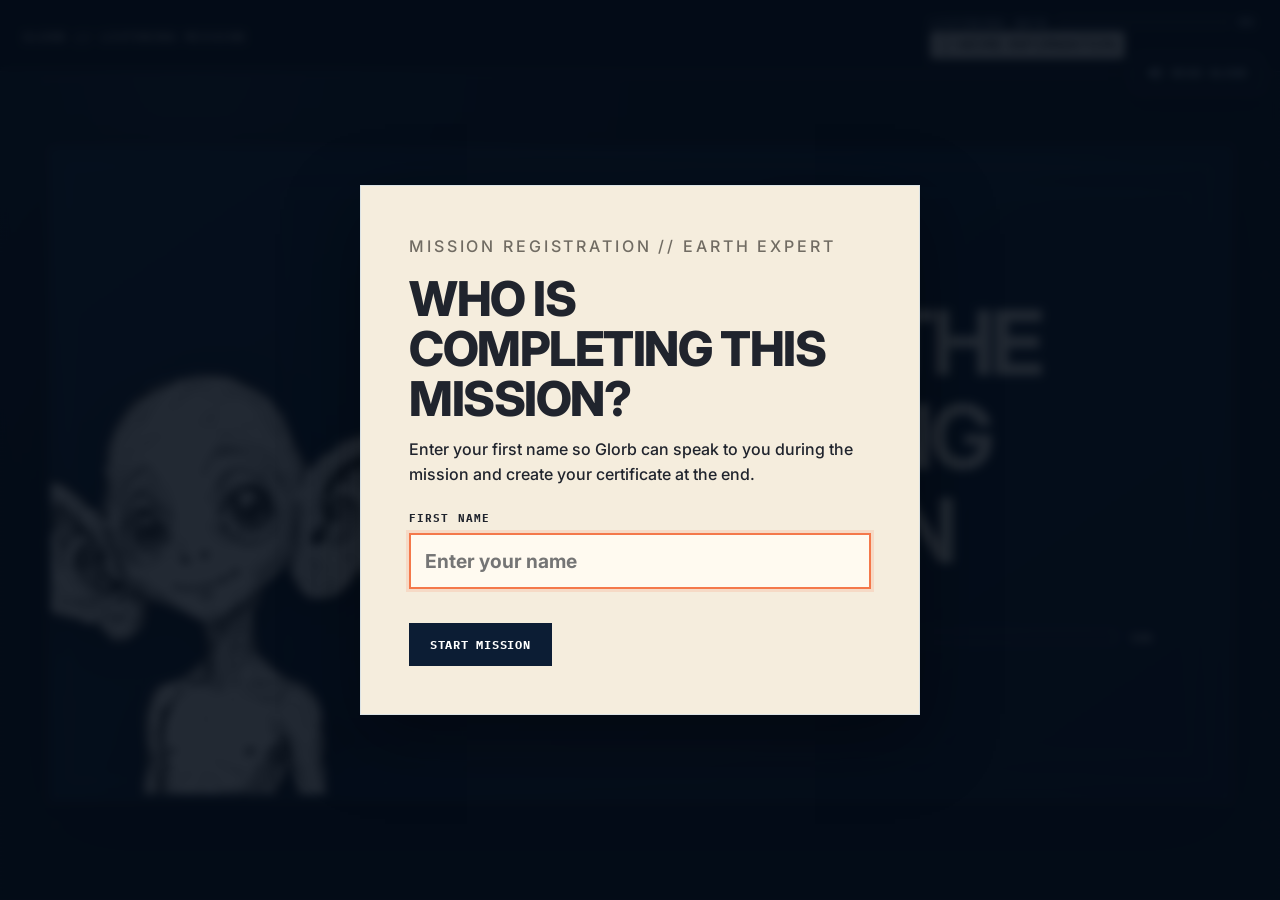
==== commit 2bed0a24: "Update index.html" ====
--- a/index.html
+++ b/index.html
@@ -197,8 +197,13 @@
   <div class="stars" aria-hidden="true"></div>
   <div class="scanlines" aria-hidden="true"></div>
 
-  <header class="topbar">
-    <div class="brand">ZORBAX-9 RESEARCH DIVISION</div>
+ <header class="topbar">
+
+  <div class="brand">
+    GLORB // LISTENING MISSION
+  </div>
+
+  <div class="topbar-right">
 
     <div class="progress-wrap" aria-label="Mission progress">
       <span>LISTENING DATA</span>
@@ -209,7 +214,21 @@
 
       <strong id="progressText">0%</strong>
     </div>
-  </header>
+
+    <button
+      id="adultInfoBtn"
+      class="adult-info-trigger"
+      type="button"
+      aria-haspopup="dialog"
+      aria-controls="adultInfoModal"
+    >
+      <span aria-hidden="true">ⓘ</span>
+      MORE INFORMATION
+    </button>
+
+  </div>
+
+</header>
 
 
   <main id="app">
@@ -1020,6 +1039,521 @@
       }
     })();
   </script>
-
+<!-- ======================================================
+     ADULT INFORMATION MODAL
+======================================================= -->
+
+<div
+  id="adultInfoModal"
+  class="adult-info-modal"
+  role="dialog"
+  aria-modal="true"
+  aria-labelledby="adultInfoTitle"
+  hidden
+>
+
+  <div class="adult-info-backdrop" data-close-adult-info></div>
+
+  <section class="adult-info-panel">
+
+    <header class="adult-info-header">
+
+      <div>
+        <p class="adult-info-eyebrow">FOR ADULTS</p>
+        <h2 id="adultInfoTitle">
+          About the Listening Mission
+        </h2>
+      </div>
+
+      <button
+        id="adultInfoClose"
+        class="adult-info-close"
+        type="button"
+        aria-label="Close information"
+      >
+        ×
+      </button>
+
+    </header>
+
+
+    <nav
+      class="adult-info-tabs"
+      aria-label="Listening Mission information"
+    >
+      <button class="adult-info-tab active" data-info-tab="about" type="button">
+        About
+      </button>
+
+      <button class="adult-info-tab" data-info-tab="learning" type="button">
+        Learning
+      </button>
+
+      <button class="adult-info-tab" data-info-tab="curriculum" type="button">
+        Curriculum
+      </button>
+
+      <button class="adult-info-tab" data-info-tab="evidence" type="button">
+        Evidence + references
+      </button>
+
+      <button class="adult-info-tab" data-info-tab="use" type="button">
+        Use + interpretation
+      </button>
+    </nav>
+
+
+    <div class="adult-info-content">
+
+
+      <!-- ================= ABOUT ================= -->
+
+      <div
+        class="adult-info-page active"
+        data-info-page="about"
+      >
+
+        <article class="adult-card">
+          <h3>What is it?</h3>
+
+          <p>
+            <strong>GLORB // Listening Mission</strong> is an
+            explicit-teaching interactive lesson. Students help
+            Glorb work out what active listening can look, sound
+            and feel like, connect listening behaviours to the
+            body, and then use those ideas in a conversation
+            with Pip.
+          </p>
+        </article>
+
+
+        <article class="adult-card">
+          <h3>What it is for</h3>
+
+          <p>
+            It makes an often-unwritten social skill more concrete
+            by breaking active listening into
+            <strong>observable actions that can be taught,
+            practised and discussed.</strong>
+          </p>
+        </article>
+
+
+        <article class="adult-card">
+          <h3>Learning focus</h3>
+
+          <p>
+            Students practise noticing listening behaviours,
+            waiting while another person speaks, showing
+            attention in different ways and choosing a response
+            that connects to what has been said.
+          </p>
+        </article>
+
+
+        <article class="adult-card">
+          <h3>Teaching aid, not a real-life test</h3>
+
+          <p>
+            Completion shows supported performance inside this
+            lesson. It does not prove that a student will use the
+            same listening skills independently across different
+            people, settings or real conversations.
+          </p>
+        </article>
+
+      </div>
+
+
+      <!-- ================= LEARNING ================= -->
+
+      <div
+        class="adult-info-page"
+        data-info-page="learning"
+      >
+
+        <article class="adult-card adult-card-wide">
+          <h3>Learning sequence</h3>
+
+          <p class="adult-learning-sequence">
+            LEARN → SORT → MAP → APPLY
+          </p>
+        </article>
+
+
+        <article class="adult-card">
+          <h3>Learn</h3>
+
+          <p>
+            Students work through <strong>12 active-listening
+            examples</strong>. Each behaviour is named,
+            illustrated and accompanied by an explanation of what
+            it means and why it may help during a conversation.
+          </p>
+        </article>
+
+
+        <article class="adult-card">
+          <h3>Sort</h3>
+
+          <p>
+            Students organise listening examples into
+            <strong>LOOKS LIKE</strong>,
+            <strong>SOUNDS LIKE</strong> and
+            <strong>FEELS LIKE</strong> to make the skill more
+            concrete.
+          </p>
+        </article>
+
+
+        <article class="adult-card">
+          <h3>Map</h3>
+
+          <p>
+            Students connect listening strategies to the
+            <strong>head, eyes, ears, mouth, body, hands and
+            feet</strong>.
+          </p>
+        </article>
+
+
+        <article class="adult-card">
+          <h3>Apply</h3>
+
+          <p>
+            Students help Glorb choose several listening actions
+            in a conversation with Pip, then choose a response
+            that stays connected to Pip's topic.
+          </p>
+        </article>
+
+
+        <article class="adult-card adult-card-wide">
+          <h3>Students practise</h3>
+
+          <p>
+            Recognising active listening, showing attention,
+            managing their conversational turn, waiting for
+            another person to finish, asking relevant questions
+            and responding to what the speaker has said.
+          </p>
+        </article>
+
+      </div>
+
+
+      <!-- ================= CURRICULUM ================= -->
+
+      <div
+        class="adult-info-page"
+        data-info-page="curriculum"
+      >
+
+        <article class="adult-card">
+
+          <h3>Australian Curriculum v9.0</h3>
+
+          <p>
+            <strong>Personal and Social Capability</strong>
+          </p>
+
+          <p>
+            Primary link:
+            <strong>Social Management → Communication</strong>
+          </p>
+
+        </article>
+
+
+        <article class="adult-card">
+
+          <h3>Years 5–6 connection</h3>
+
+          <p>
+            The strongest Level 4 connection is:
+          </p>
+
+          <p>
+            <strong>
+              “apply skills to address factors that influence
+              verbal and non-verbal communication”
+            </strong>
+          </p>
+
+        </article>
+
+
+        <article class="adult-card">
+
+          <h3>What this lesson practises</h3>
+
+          <p>
+            Using verbal and non-verbal communication skills when
+            listening and responding to another person.
+          </p>
+
+          <p>
+            The lesson also has a supporting connection to
+            <strong>Relational Awareness</strong> because
+            listening is presented as part of reciprocal
+            interaction.
+          </p>
+
+        </article>
+
+
+        <article class="adult-card">
+
+          <h3>Curriculum source</h3>
+
+          <p>
+            <strong>
+              Australian Curriculum v9.0 — Personal and Social
+              Capability
+            </strong>
+          </p>
+
+        </article>
+
+      </div>
+
+
+      <!-- ================= EVIDENCE ================= -->
+
+      <div
+        class="adult-info-page evidence-layout"
+        data-info-page="evidence"
+      >
+
+        <div class="adult-evidence-cards">
+
+          <article class="adult-card">
+            <h3>Explicit teaching</h3>
+
+            <p>
+              The mission turns an abstract instruction such as
+              “listen properly” into named, observable actions
+              that can be shown, discussed and practised.
+            </p>
+          </article>
+
+
+          <article class="adult-card">
+            <h3>Active listening is more than hearing</h3>
+
+            <p>
+              The lesson treats listening as an interpersonal
+              process involving
+              <strong>attention, processing and response.</strong>
+            </p>
+          </article>
+
+
+          <article class="adult-card">
+            <h3>From model to application</h3>
+
+            <p>
+              The social problem comes first, followed by explicit
+              teaching and practice before the learner returns to
+              a similar interaction.
+            </p>
+
+            <p>
+              <strong>
+                ORIGINAL PROBLEM → LEARNING → PRACTICE →
+                REPAIRED INTERACTION
+              </strong>
+            </p>
+          </article>
+
+
+          <article class="adult-card">
+            <h3>Formative feedback</h3>
+
+            <p>
+              Incorrect answers stay inside the learning process.
+              Students receive information that helps them
+              reconsider a choice and try again.
+            </p>
+          </article>
+
+
+          <article class="adult-card">
+            <h3>Developmentally respectful design</h3>
+
+            <p>
+              The skill is taught explicitly while the visual
+              style, humour and interaction design remain
+              age-respectful.
+            </p>
+          </article>
+
+        </div>
+
+
+        <article class="adult-card adult-reference-card">
+
+          <h3>References</h3>
+
+          <ol>
+            <li>
+              <strong>
+                Australian Curriculum, Assessment and Reporting
+                Authority. (2022).
+              </strong>
+              <em>
+                Australian Curriculum Version 9.0: Personal and
+                Social Capability.
+              </em>
+            </li>
+
+            <li>
+              <strong>Bodie, G. D. (2011).</strong>
+              The Active-Empathic Listening Scale (AELS):
+              Conceptualization and evidence of validity within
+              the interpersonal domain.
+              <em>Communication Quarterly, 59</em>(3), 277–295.
+            </li>
+
+            <li>
+              <strong>
+                Gearhart, C. C., &amp; Bodie, G. D. (2011).
+              </strong>
+              Active-empathic listening as a general social skill.
+              <em>Communication Reports, 24</em>(2), 86–98.
+            </li>
+
+            <li>
+              <strong>
+                Weger, H., Jr., Castle Bell, G., Minei, E. M.,
+                &amp; Robinson, M. C. (2014).
+              </strong>
+              The relative effectiveness of active listening in
+              initial interactions.
+              <em>International Journal of Listening, 28</em>(1),
+              13–31.
+            </li>
+
+            <li>
+              <strong>Durlak, J. A., et al. (2011).</strong>
+              The impact of enhancing students' social and
+              emotional learning.
+              <em>Child Development, 82</em>(1), 405–432.
+            </li>
+
+            <li>
+              <strong>Shute, V. J. (2008).</strong>
+              Focus on formative feedback.
+              <em>Review of Educational Research, 78</em>(1),
+              153–189.
+            </li>
+          </ol>
+
+        </article>
+
+      </div>
+
+
+      <!-- ================= USE ================= -->
+
+      <div
+        class="adult-info-page"
+        data-info-page="use"
+      >
+
+        <article class="adult-card adult-important-card">
+
+          <h3>Important</h3>
+
+          <p>
+            <strong>
+              This is an educational practice activity. It is not
+              a clinical, medical or psychological assessment.
+            </strong>
+          </p>
+
+        </article>
+
+
+        <article class="adult-card">
+
+          <h3>Use with in-person teaching</h3>
+
+          <p>
+            Pair the mission with discussion, adult modelling,
+            role-play and real conversations outside the screen.
+          </p>
+
+        </article>
+
+
+        <article class="adult-card">
+
+          <h3>Listening can look different</h3>
+
+          <p>
+            The behaviours in the mission are
+            <strong>teaching examples, not a checklist every
+            person must perform in exactly the same way.</strong>
+          </p>
+
+          <p>
+            Eye contact, body orientation, movement and other
+            visible signs of attention can vary between people.
+          </p>
+
+        </article>
+
+
+        <article class="adult-card">
+
+          <h3>Support is individual</h3>
+
+          <p>
+            Focus on whether the learner is able to attend,
+            understand and respond rather than requiring one fixed
+            listening posture.
+          </p>
+
+        </article>
+
+
+        <article class="adult-card adult-card-wide">
+
+          <h3>How to support a student</h3>
+
+          <p>
+            Let the student try first. Then ask:
+            <strong>What showed you that Glorb was listening?
+            What did Glorb do differently? How did his reply
+            connect to what Pip said? Could someone show they are
+            listening in another way?</strong>
+          </p>
+
+        </article>
+
+
+        <article class="adult-card adult-card-wide">
+
+          <h3>Interpret completion carefully</h3>
+
+          <p>
+            The research base supports the teaching and design
+            rationale used here. It does not show that completing
+            this lesson proves real-world listening ability or
+            that GLORB itself has been independently proven
+            effective.
+          </p>
+
+        </article>
+
+      </div>
+
+
+    </div>
+
+  </section>
+
+</div>
 </body>
-</html>+</html>
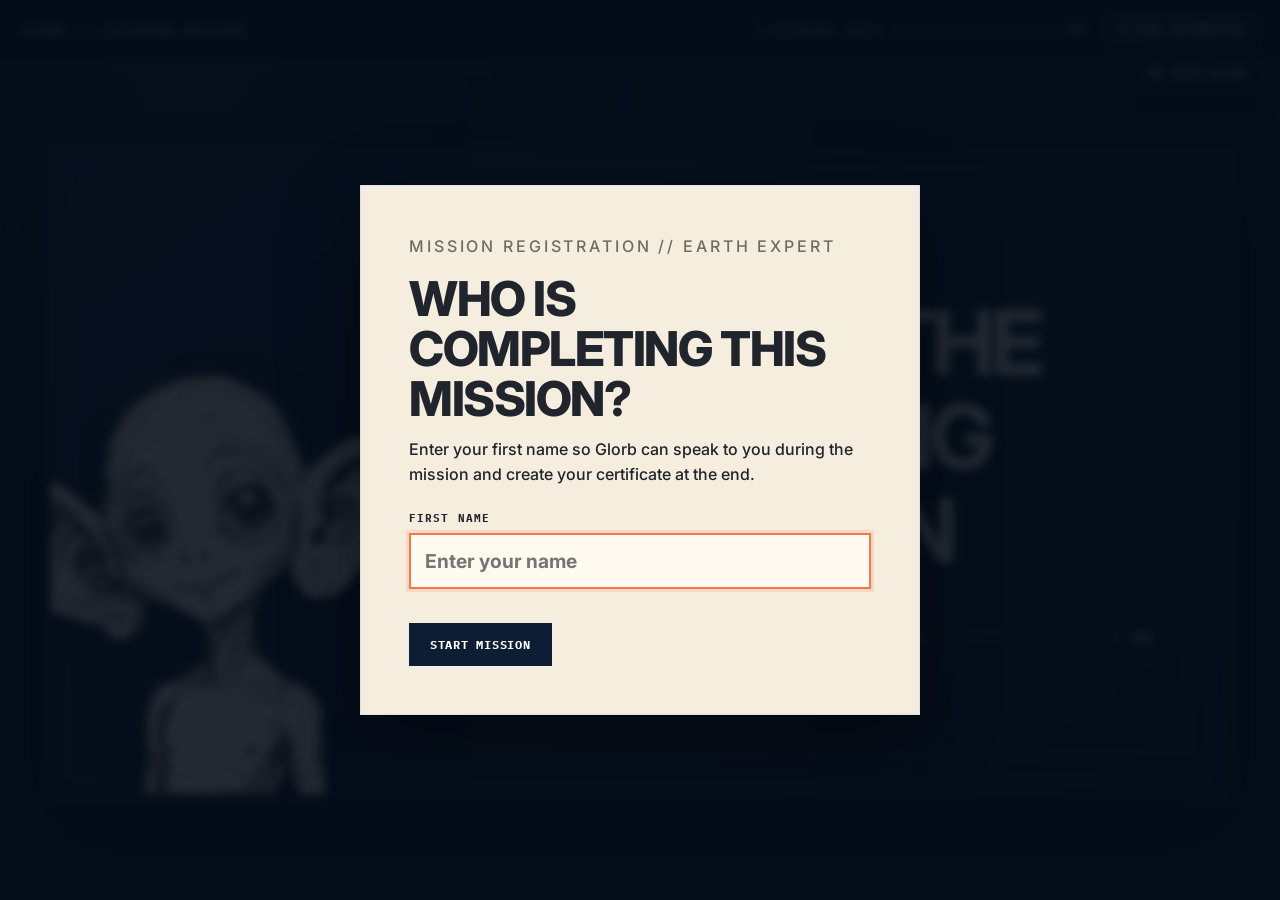
==== commit bc5ba31b: "Update index.html" ====
--- a/index.html
+++ b/index.html
@@ -1004,7 +1004,7 @@
 
   </main>
 
-  <script src="script.js?v=29"></script>
+<script src="script.js?v=31"></script>
   <script src="fixes.js?v=30"></script>
 
   <script id="mission-briefing-flow">
--- a/style.css
+++ b/style.css
@@ -2618,3 +2618,445 @@
     min-height:110px;
   }
 }
+/* =========================================================
+   GLORB LISTENING MISSION — ADULT INFORMATION
+========================================================= */
+
+.topbar-right{
+  display:flex;
+  align-items:center;
+  gap:18px;
+}
+
+.adult-info-trigger{
+  border:1px solid rgba(255,255,255,.24);
+  background:rgba(255,255,255,.04);
+  color:#f7f6f1;
+  padding:9px 13px;
+
+  display:flex;
+  align-items:center;
+  gap:7px;
+
+  cursor:pointer;
+
+  font:
+    700 .62rem
+    "IBM Plex Mono",
+    monospace;
+
+  letter-spacing:.06em;
+}
+
+.adult-info-trigger:hover{
+  background:rgba(255,255,255,.1);
+}
+
+
+/* MODAL */
+
+.adult-info-modal{
+  position:fixed;
+  inset:0;
+  z-index:9999;
+
+  display:flex;
+  align-items:center;
+  justify-content:center;
+
+  padding:14px;
+}
+
+.adult-info-modal[hidden]{
+  display:none !important;
+}
+
+.adult-info-backdrop{
+  position:absolute;
+  inset:0;
+
+  background:rgba(4,10,18,.78);
+  backdrop-filter:blur(4px);
+}
+
+.adult-info-panel{
+  position:relative;
+  z-index:2;
+
+  width:min(1500px, 98vw);
+  max-height:94vh;
+
+  display:flex;
+  flex-direction:column;
+
+  overflow:hidden;
+
+  border-radius:34px;
+
+  background:#f4ecdc;
+  color:#20242d;
+
+  box-shadow:
+    0 30px 100px
+    rgba(0,0,0,.45);
+}
+
+
+/* HEADER */
+
+.adult-info-header{
+  display:flex;
+  justify-content:space-between;
+  align-items:flex-start;
+  gap:24px;
+
+  padding:
+    28px
+    clamp(24px,3vw,40px)
+    24px;
+
+  border-bottom:
+    1px solid
+    rgba(32,36,45,.15);
+}
+
+.adult-info-eyebrow{
+  margin:0 0 8px;
+
+  color:#777269;
+
+  font:
+    700 .72rem
+    "IBM Plex Mono",
+    monospace;
+
+  letter-spacing:.16em;
+}
+
+.adult-info-header h2{
+  margin:0;
+
+  color:#20242d;
+
+  font-family:
+    Inter,
+    Arial,
+    sans-serif;
+
+  font-size:
+    clamp(2.5rem,5vw,4.8rem);
+
+  letter-spacing:-.055em;
+}
+
+.adult-info-close{
+  flex:0 0 auto;
+
+  width:78px;
+  height:78px;
+
+  border:0;
+  border-radius:50%;
+
+  background:rgba(32,36,45,.045);
+
+  color:#000;
+
+  cursor:pointer;
+
+  font-size:3.3rem;
+  font-weight:800;
+  line-height:1;
+}
+
+
+/* TABS */
+
+.adult-info-tabs{
+  display:flex;
+  flex-wrap:wrap;
+  gap:12px;
+
+  padding:
+    20px
+    clamp(18px,3vw,32px);
+
+  border-bottom:
+    1px solid
+    rgba(32,36,45,.15);
+}
+
+.adult-info-tab{
+  min-height:52px;
+
+  padding:0 24px;
+
+  border:
+    1px solid
+    #c8d0d9;
+
+  border-radius:999px;
+
+  background:#fff;
+  color:#102039;
+
+  cursor:pointer;
+
+  font:
+    750 1rem
+    Inter,
+    Arial,
+    sans-serif;
+}
+
+.adult-info-tab.active{
+  border-color:#082d4c;
+  background:#082d4c;
+  color:#fff;
+}
+
+
+/* SCROLL AREA */
+
+.adult-info-content{
+  overflow-y:auto;
+
+  padding:
+    28px
+    clamp(18px,3vw,32px)
+    34px;
+}
+
+
+/* PAGES */
+
+.adult-info-page{
+  display:none;
+
+  grid-template-columns:
+    repeat(2,minmax(0,1fr));
+
+  gap:20px;
+}
+
+.adult-info-page.active{
+  display:grid;
+}
+
+
+/* CARDS */
+
+.adult-card{
+  min-width:0;
+
+  padding:
+    clamp(22px,2.5vw,30px);
+
+  border:
+    1px solid
+    #c8d0d9;
+
+  border-radius:26px;
+
+  background:#fff;
+}
+
+.adult-card-wide{
+  grid-column:1 / -1;
+}
+
+.adult-card h3{
+  margin:0 0 12px;
+
+  color:#20242d;
+
+  font-family:
+    Inter,
+    Arial,
+    sans-serif;
+
+  font-size:
+    clamp(1.3rem,2vw,1.75rem);
+
+  letter-spacing:-.025em;
+}
+
+.adult-card p,
+.adult-card li{
+  color:#20242d;
+
+  font-family:
+    Inter,
+    Arial,
+    sans-serif;
+
+  font-size:
+    clamp(1rem,1.5vw,1.22rem);
+
+  font-weight:500;
+  line-height:1.52;
+}
+
+.adult-card p{
+  margin:0;
+}
+
+.adult-card p + p{
+  margin-top:12px;
+}
+
+.adult-learning-sequence{
+  font-weight:850 !important;
+  font-size:
+    clamp(1.35rem,2.4vw,2rem) !important;
+}
+
+
+/* EVIDENCE */
+
+.evidence-layout.active{
+  grid-template-columns:
+    minmax(0,.82fr)
+    minmax(420px,1.18fr);
+}
+
+.adult-evidence-cards{
+  display:grid;
+  gap:16px;
+}
+
+.adult-reference-card ol{
+  margin:0;
+  padding-left:28px;
+
+  display:grid;
+  gap:15px;
+}
+
+.adult-reference-card li{
+  font-size:
+    clamp(.92rem,1.2vw,1.08rem);
+}
+
+
+/* IMPORTANT CARD */
+
+.adult-important-card{
+  border-left:
+    6px solid
+    #ef7444;
+
+  background:#fff8ee;
+}
+
+
+/* LOCK BACKGROUND SCROLL */
+
+body.adult-info-open{
+  overflow:hidden;
+}
+
+
+/* TABLET */
+
+@media (max-width:900px){
+
+  .topbar-right{
+    gap:8px;
+  }
+
+  .adult-info-trigger{
+    padding:8px 10px;
+  }
+
+  .adult-info-trigger{
+    font-size:0;
+  }
+
+  .adult-info-trigger span{
+    font-size:1rem;
+  }
+
+  .adult-info-panel{
+    width:100%;
+    max-height:96vh;
+    border-radius:24px;
+  }
+
+  .adult-info-header h2{
+    font-size:
+      clamp(2.2rem,9vw,3.4rem);
+  }
+
+  .adult-info-close{
+    width:60px;
+    height:60px;
+    font-size:2.5rem;
+  }
+
+  .adult-info-tabs{
+    flex-wrap:nowrap;
+    overflow-x:auto;
+    padding-bottom:14px;
+  }
+
+  .adult-info-tab{
+    flex:0 0 auto;
+    min-height:46px;
+    padding:0 18px;
+    font-size:.9rem;
+  }
+
+  .adult-info-page.active,
+  .evidence-layout.active{
+    grid-template-columns:1fr;
+  }
+
+  .adult-card-wide{
+    grid-column:auto;
+  }
+
+}
+
+
+/* MOBILE */
+
+@media (max-width:520px){
+
+  .adult-info-modal{
+    padding:6px;
+  }
+
+  .adult-info-panel{
+    max-height:98vh;
+    border-radius:18px;
+  }
+
+  .adult-info-header{
+    padding:22px 18px 18px;
+  }
+
+  .adult-info-eyebrow{
+    font-size:.62rem;
+  }
+
+  .adult-info-header h2{
+    font-size:2rem;
+  }
+
+  .adult-info-close{
+    width:48px;
+    height:48px;
+    font-size:2rem;
+  }
+
+  .adult-info-content{
+    padding:16px 12px 24px;
+  }
+
+  .adult-card{
+    border-radius:18px;
+    padding:20px 18px;
+  }
+
+}
